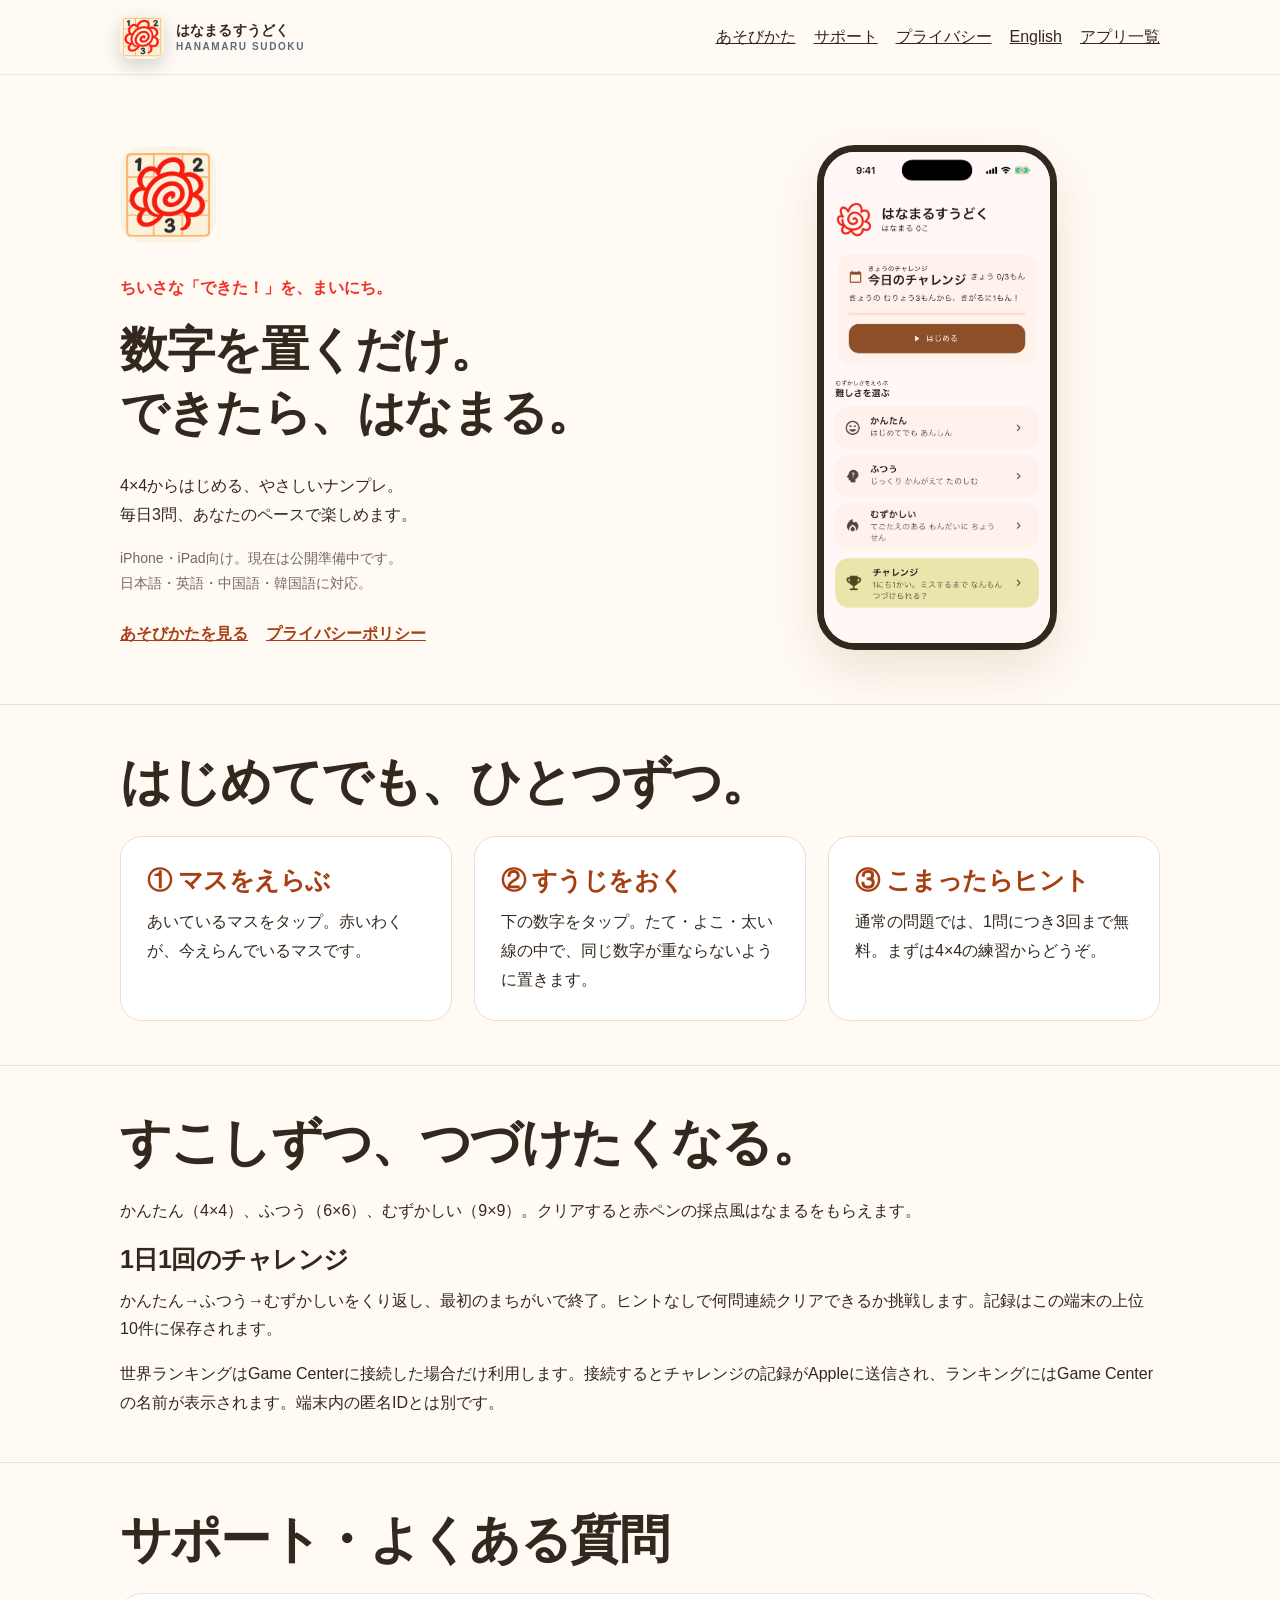
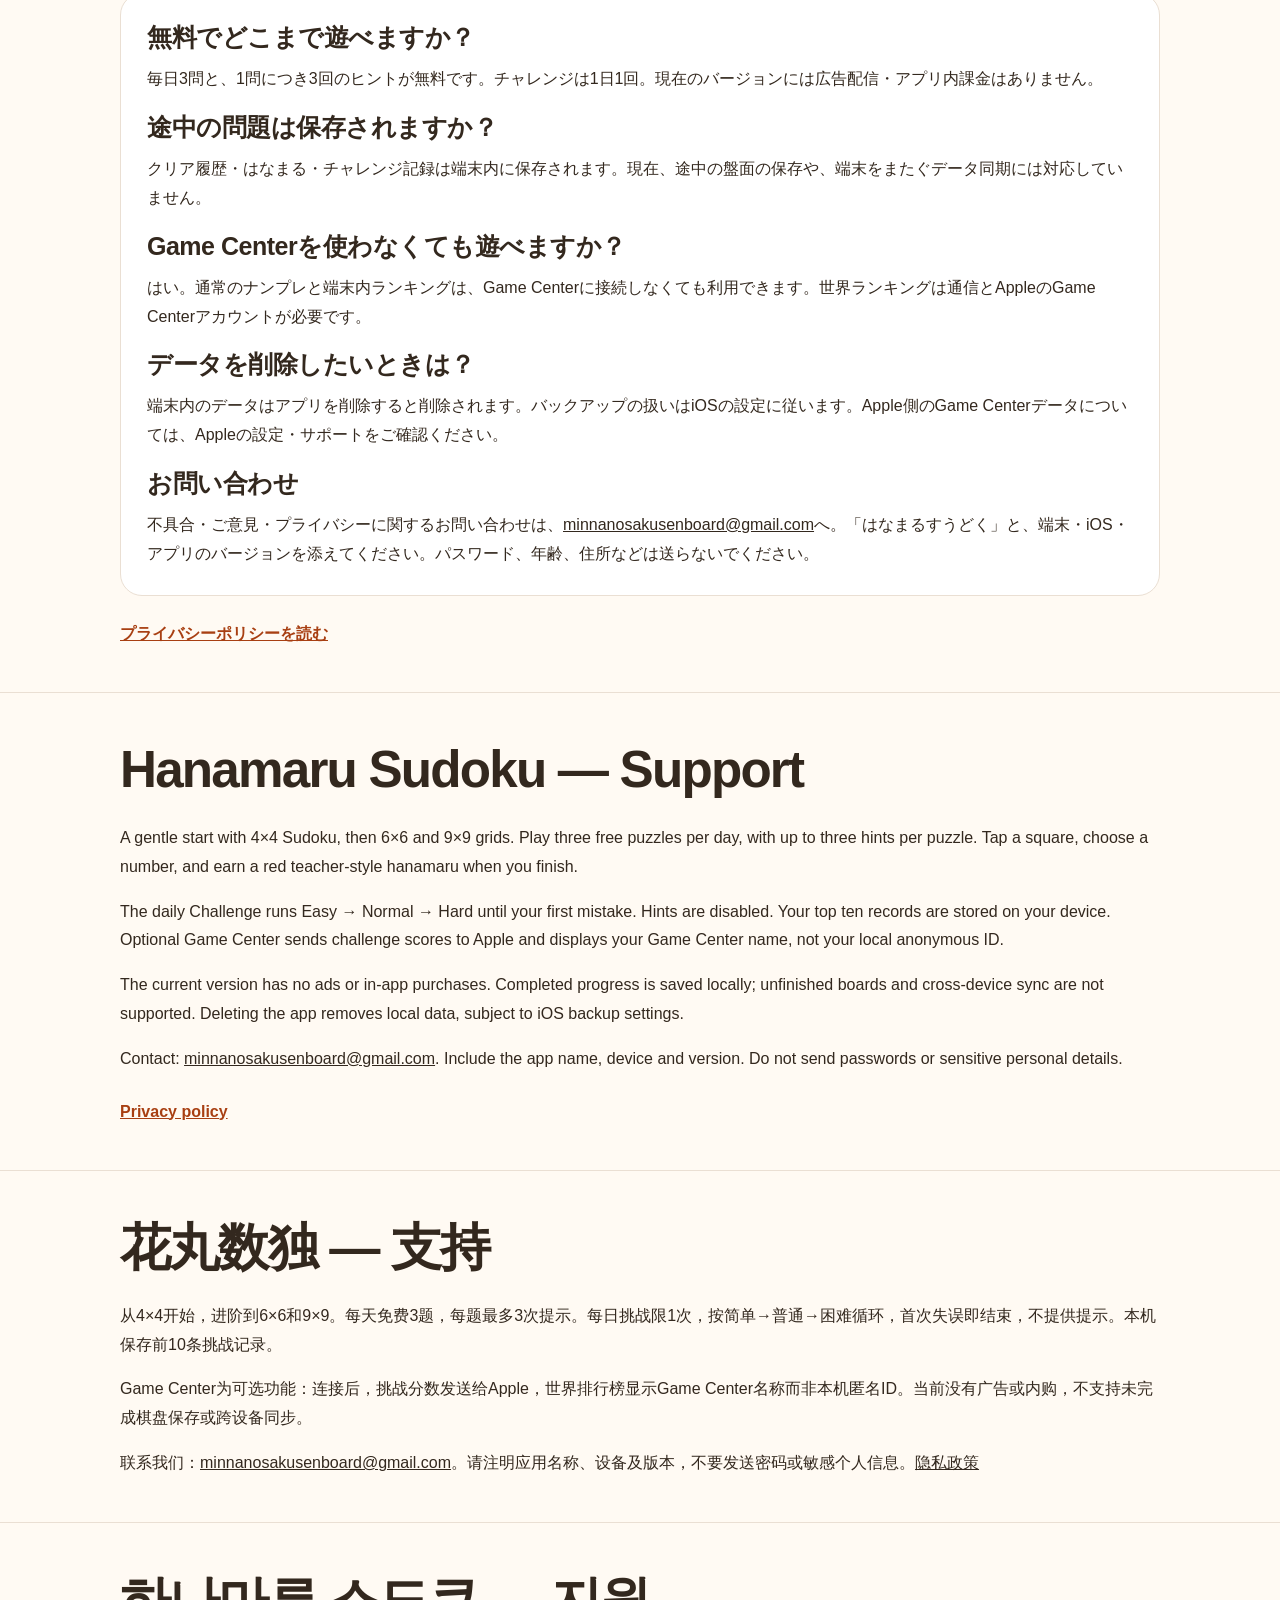
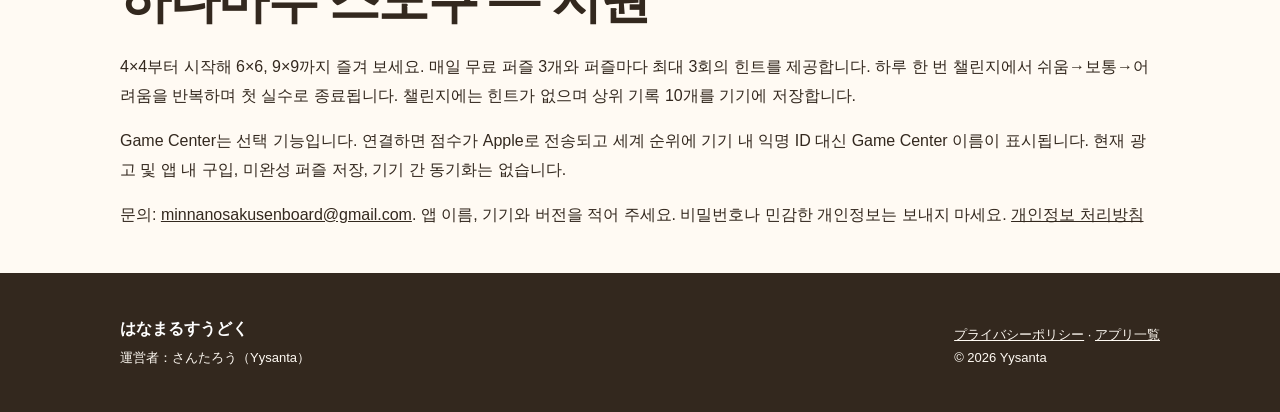
==== hanamarusudoku/index.html @ 9447040f "Add Hanamaru Sudoku support and privacy pages" ====
<!doctype html>
<html lang="ja">
<head>
  <meta charset="utf-8"><meta name="viewport" content="width=device-width,initial-scale=1">
  <title>はなまるすうどく | サポート</title>
  <meta name="description" content="はじめてでも、数字を置くだけ。はなまるすうどくの遊び方、お問い合わせ、プライバシーポリシー。">
  <link rel="canonical" href="https://yysanta.github.io/support/hanamarusudoku/">
  <link rel="icon" href="../assets/images/hanamaru-app-icon.png">
  <link rel="stylesheet" href="../assets/site.css"><link rel="stylesheet" href="./site.css">
</head>
<body>
<a class="skip-link" href="#main-content">本文へ移動</a>
<header class="site-header"><div class="container header-inner">
  <a class="brand" href="./"><img class="brand-mark" src="../assets/images/hanamaru-app-icon.png" width="44" height="44" alt=""><span><span class="brand-name">はなまるすうどく</span><span class="brand-subtitle">Hanamaru Sudoku</span></span></a>
  <nav class="header-nav" aria-label="ナビゲーション"><a href="#guide">あそびかた</a><a href="#support">サポート</a><a href="./privacy/">プライバシー</a><a href="#english" lang="en">English</a><a href="../">アプリ一覧</a></nav>
</div></header>
<main id="main-content">
<section class="hero"><div class="container hero-layout">
  <div><img class="hero-icon" src="../assets/images/hanamaru-app-icon.png" width="96" height="96" alt="はなまるすうどくのアイコン"><p class="tag">ちいさな「できた！」を、まいにち。</p><h1>数字を置くだけ。<br>できたら、はなまる。</h1><p>4×4からはじめる、やさしいナンプレ。<br>毎日3問、あなたのペースで楽しめます。</p><p class="note">iPhone・iPad向け。現在は公開準備中です。<br>日本語・英語・中国語・韓国語に対応。</p><div class="links"><a href="#guide">あそびかたを見る</a><a href="./privacy/">プライバシーポリシー</a></div></div>
  <img class="hero-screen" src="./images/home-ja.png" width="1206" height="2622" alt="はなまるすうどくの実際のホーム画面">
</div></section>
<section class="section" id="guide"><div class="container"><h2>はじめてでも、ひとつずつ。</h2><div class="features">
<article><h3>① マスをえらぶ</h3><p>あいているマスをタップ。赤いわくが、今えらんでいるマスです。</p></article>
<article><h3>② すうじをおく</h3><p>下の数字をタップ。たて・よこ・太い線の中で、同じ数字が重ならないように置きます。</p></article>
<article><h3>③ こまったらヒント</h3><p>通常の問題では、1問につき3回まで無料。まずは4×4の練習からどうぞ。</p></article>
</div></div></section>
<section class="section"><div class="container"><h2>すこしずつ、つづけたくなる。</h2><p>かんたん（4×4）、ふつう（6×6）、むずかしい（9×9）。クリアすると赤ペンの採点風はなまるをもらえます。</p><h3>1日1回のチャレンジ</h3><p>かんたん→ふつう→むずかしいをくり返し、最初のまちがいで終了。ヒントなしで何問連続クリアできるか挑戦します。記録はこの端末の上位10件に保存されます。</p><p>世界ランキングはGame Centerに接続した場合だけ利用します。接続するとチャレンジの記録がAppleに送信され、ランキングにはGame Centerの名前が表示されます。端末内の匿名IDとは別です。</p></div></section>
<section class="section" id="support"><div class="container"><h2>サポート・よくある質問</h2><div class="help-box">
<h3>無料でどこまで遊べますか？</h3><p>毎日3問と、1問につき3回のヒントが無料です。チャレンジは1日1回。現在のバージョンには広告配信・アプリ内課金はありません。</p>
<h3>途中の問題は保存されますか？</h3><p>クリア履歴・はなまる・チャレンジ記録は端末内に保存されます。現在、途中の盤面の保存や、端末をまたぐデータ同期には対応していません。</p>
<h3>Game Centerを使わなくても遊べますか？</h3><p>はい。通常のナンプレと端末内ランキングは、Game Centerに接続しなくても利用できます。世界ランキングは通信とAppleのGame Centerアカウントが必要です。</p>
<h3>データを削除したいときは？</h3><p>端末内のデータはアプリを削除すると削除されます。バックアップの扱いはiOSの設定に従います。Apple側のGame Centerデータについては、Appleの設定・サポートをご確認ください。</p>
<h3>お問い合わせ</h3><p>不具合・ご意見・プライバシーに関するお問い合わせは、<a href="mailto:minnanosakusenboard@gmail.com?subject=Hanamaru%20Sudoku%20Support">minnanosakusenboard@gmail.com</a>へ。「はなまるすうどく」と、端末・iOS・アプリのバージョンを添えてください。パスワード、年齢、住所などは送らないでください。</p>
</div><div class="links"><a href="./privacy/">プライバシーポリシーを読む</a></div></div></section>
<section class="section" id="english" lang="en"><div class="container"><h2>Hanamaru Sudoku — Support</h2><p>A gentle start with 4×4 Sudoku, then 6×6 and 9×9 grids. Play three free puzzles per day, with up to three hints per puzzle. Tap a square, choose a number, and earn a red teacher-style hanamaru when you finish.</p><p>The daily Challenge runs Easy → Normal → Hard until your first mistake. Hints are disabled. Your top ten records are stored on your device. Optional Game Center sends challenge scores to Apple and displays your Game Center name, not your local anonymous ID.</p><p>The current version has no ads or in-app purchases. Completed progress is saved locally; unfinished boards and cross-device sync are not supported. Deleting the app removes local data, subject to iOS backup settings.</p><p>Contact: <a href="mailto:minnanosakusenboard@gmail.com?subject=Hanamaru%20Sudoku%20Support">minnanosakusenboard@gmail.com</a>. Include the app name, device and version. Do not send passwords or sensitive personal details.</p><div class="links"><a href="./privacy/#en">Privacy policy</a></div></div></section>
<section class="section" lang="zh-Hans"><div class="container"><h2>花丸数独 — 支持</h2><p>从4×4开始，进阶到6×6和9×9。每天免费3题，每题最多3次提示。每日挑战限1次，按简单→普通→困难循环，首次失误即结束，不提供提示。本机保存前10条挑战记录。</p><p>Game Center为可选功能：连接后，挑战分数发送给Apple，世界排行榜显示Game Center名称而非本机匿名ID。当前没有广告或内购，不支持未完成棋盘保存或跨设备同步。</p><p>联系我们：<a href="mailto:minnanosakusenboard@gmail.com">minnanosakusenboard@gmail.com</a>。请注明应用名称、设备及版本，不要发送密码或敏感个人信息。<a href="./privacy/#zh">隐私政策</a></p></div></section>
<section class="section" lang="ko"><div class="container"><h2>하나마루 스도쿠 — 지원</h2><p>4×4부터 시작해 6×6, 9×9까지 즐겨 보세요. 매일 무료 퍼즐 3개와 퍼즐마다 최대 3회의 힌트를 제공합니다. 하루 한 번 챌린지에서 쉬움→보통→어려움을 반복하며 첫 실수로 종료됩니다. 챌린지에는 힌트가 없으며 상위 기록 10개를 기기에 저장합니다.</p><p>Game Center는 선택 기능입니다. 연결하면 점수가 Apple로 전송되고 세계 순위에 기기 내 익명 ID 대신 Game Center 이름이 표시됩니다. 현재 광고 및 앱 내 구입, 미완성 퍼즐 저장, 기기 간 동기화는 없습니다.</p><p>문의: <a href="mailto:minnanosakusenboard@gmail.com">minnanosakusenboard@gmail.com</a>. 앱 이름, 기기와 버전을 적어 주세요. 비밀번호나 민감한 개인정보는 보내지 마세요. <a href="./privacy/#ko">개인정보 처리방침</a></p></div></section>
</main>
<footer class="site-footer"><div class="container footer-inner"><div><p class="footer-brand">はなまるすうどく</p><p>運営者：さんたろう（Yysanta）</p></div><div><a href="./privacy/">プライバシーポリシー</a> · <a href="../">アプリ一覧</a><p>© 2026 Yysanta</p></div></div></footer>
</body></html>
---- assets/site.css ----
:root {
  color-scheme: light;
  --ink: #10233a;
  --ink-soft: #5c6b7b;
  --blue: #1678dc;
  --blue-dark: #0a3f78;
  --blue-light: #eaf4ff;
  --green: #1a9b75;
  --green-light: #eaf8f3;
  --paper: #f7f9fc;
  --surface: #ffffff;
  --line: #dfe7ef;
  --shadow: rgba(19, 47, 79, 0.12);
  --content-width: 1160px;
  --radius-large: 36px;
  --radius-medium: 24px;
  font-family:
    -apple-system, BlinkMacSystemFont, "Hiragino Sans", "Yu Gothic UI",
    "Yu Gothic", "Noto Sans JP", sans-serif;
}

* {
  box-sizing: border-box;
}

html {
  scroll-behavior: smooth;
}

body {
  margin: 0;
  overflow-x: hidden;
  color: var(--ink);
  background: var(--surface);
  font-size: 16px;
  line-height: 1.8;
  -webkit-font-smoothing: antialiased;
}

img {
  max-width: 100%;
}

a {
  color: inherit;
}

p,
h1,
h2,
h3 {
  margin-top: 0;
}

p:last-child {
  margin-bottom: 0;
}

.container {
  width: min(calc(100% - 48px), var(--content-width));
  margin-inline: auto;
}

.skip-link {
  position: fixed;
  z-index: 100;
  top: 12px;
  left: 12px;
  padding: 10px 16px;
  border-radius: 10px;
  color: #ffffff;
  background: var(--blue-dark);
  transform: translateY(-160%);
  transition: transform 160ms ease;
}

.skip-link:focus {
  transform: translateY(0);
}

.site-header {
  position: sticky;
  z-index: 20;
  top: 0;
  border-bottom: 1px solid rgba(16, 35, 58, 0.08);
  background: rgba(255, 255, 255, 0.9);
  backdrop-filter: blur(18px);
}

.header-inner {
  display: flex;
  min-height: 74px;
  align-items: center;
  justify-content: space-between;
  gap: 28px;
}

.brand {
  display: inline-flex;
  align-items: center;
  gap: 12px;
  text-decoration: none;
}

.brand-mark {
  display: block;
  width: 44px;
  height: 44px;
  border-radius: 13px;
  box-shadow: 0 7px 18px rgba(16, 35, 58, 0.18);
}

.brand-name,
.brand-subtitle {
  display: block;
}

.brand-name {
  font-size: 14px;
  font-weight: 780;
  line-height: 1.35;
  letter-spacing: 0.01em;
}

.brand-subtitle {
  color: var(--ink-soft);
  font-size: 10px;
  font-weight: 700;
  line-height: 1.35;
  letter-spacing: 0.16em;
  text-transform: uppercase;
}

.header-nav {
  display: flex;
  align-items: center;
  gap: 28px;
}

.header-link {
  color: #425268;
  font-size: 13px;
  font-weight: 700;
  text-decoration: none;
}

.language-link {
  display: inline-flex;
  min-height: 34px;
  align-items: center;
  padding: 4px 12px;
  border: 1px solid var(--line);
  border-radius: 999px;
  color: var(--blue-dark);
  background: #ffffff;
  font-size: 12px;
  font-weight: 800;
  line-height: 1;
  text-decoration: none;
}

.language-link:hover {
  border-color: rgba(22, 120, 220, 0.4);
  color: var(--blue);
}

.header-link:hover,
.text-link:hover,
.site-footer a:hover {
  color: var(--blue);
}

.eyebrow {
  margin-bottom: 12px;
  color: var(--blue);
  font-size: 12px;
  font-weight: 850;
  letter-spacing: 0.18em;
}

h1 {
  margin-bottom: 28px;
  font-size: clamp(48px, 6vw, 76px);
  line-height: 1.12;
  letter-spacing: -0.055em;
}

h2 {
  margin-bottom: 20px;
  font-size: clamp(32px, 4vw, 52px);
  line-height: 1.3;
  letter-spacing: -0.035em;
}

h3 {
  margin-bottom: 10px;
  font-size: 25px;
  line-height: 1.4;
  letter-spacing: -0.02em;
}

.landing-hero {
  position: relative;
  overflow: hidden;
  min-height: 760px;
  padding: 82px 0 74px;
  background:
    radial-gradient(circle at 82% 20%, rgba(32, 158, 117, 0.16), transparent 24%),
    radial-gradient(circle at 18% 8%, rgba(22, 120, 220, 0.13), transparent 25%),
    linear-gradient(180deg, #ffffff 0%, #f2f8ff 100%);
}

.landing-hero::before {
  position: absolute;
  right: -110px;
  bottom: -260px;
  width: 620px;
  height: 620px;
  border: 1px solid rgba(22, 120, 220, 0.12);
  border-radius: 50%;
  content: "";
}

.landing-hero-grid {
  display: grid;
  grid-template-columns: minmax(0, 1.05fr) minmax(390px, 0.95fr);
  align-items: center;
  gap: 84px;
}

.app-label {
  display: flex;
  align-items: center;
  gap: 18px;
  margin-bottom: 30px;
}

.app-label img {
  width: 92px;
  height: 92px;
  border-radius: 24px;
  box-shadow: 0 18px 38px rgba(13, 61, 111, 0.22);
}

.app-label .eyebrow {
  margin-bottom: 3px;
}

.app-label p:last-child {
  margin: 0;
  color: var(--ink-soft);
  font-size: 14px;
  font-weight: 700;
}

.landing-hero h1 span {
  color: var(--blue);
}

.landing-lead {
  max-width: 600px;
  margin-bottom: 34px;
  color: var(--ink-soft);
  font-size: 19px;
}

.landing-actions {
  display: flex;
  flex-wrap: wrap;
  align-items: center;
  gap: 15px;
}

.app-store-button {
  display: inline-flex;
  min-width: 185px;
  min-height: 60px;
  align-items: center;
  gap: 11px;
  padding: 8px 19px;
  border-radius: 13px;
  color: #ffffff;
  background: #101010;
  line-height: 1;
  text-decoration: none;
  box-shadow: 0 12px 25px rgba(0, 0, 0, 0.18);
}

.app-store-button.is-disabled {
  cursor: default;
  opacity: 0.62;
}

.apple-mark {
  font-size: 29px;
}

.app-store-button small,
.app-store-button strong {
  display: block;
}

.app-store-button small {
  margin-bottom: 4px;
  font-size: 10px;
  letter-spacing: 0.03em;
}

.app-store-button strong {
  font-size: 22px;
  letter-spacing: -0.02em;
}

.launch-note {
  color: var(--ink-soft);
  font-size: 13px;
  font-weight: 700;
}

.hero-showcase {
  position: relative;
  min-height: 610px;
}

.hero-glow {
  position: absolute;
  inset: 80px 20px 40px 25px;
  border-radius: 50%;
  background: linear-gradient(135deg, rgba(22, 120, 220, 0.2), rgba(26, 155, 117, 0.2));
  filter: blur(12px);
}

.hero-screen {
  position: absolute;
  display: block;
  width: min(58%, 300px);
  height: auto;
  object-fit: contain;
  border-radius: 26px;
  box-shadow: 0 32px 70px rgba(13, 47, 80, 0.24);
}

.hero-screen-front {
  z-index: 2;
  top: 0;
  left: 3%;
  transform: rotate(-3deg);
}

.hero-screen-back {
  right: 0;
  bottom: 0;
  transform: rotate(5deg);
}

.section {
  padding: 112px 0;
}

.section-heading {
  max-width: 780px;
  margin-bottom: 52px;
}

.section-heading > p:last-child {
  color: var(--ink-soft);
  font-size: 17px;
}

.section-heading.centered {
  margin-right: auto;
  margin-left: auto;
  text-align: center;
}

.free-feature-note {
  display: inline-flex;
  align-items: center;
  gap: 12px;
  margin-top: 18px;
  padding: 10px 16px;
  border: 1px solid rgba(26, 155, 117, 0.18);
  border-radius: 999px;
  color: #246653 !important;
  background: var(--green-light);
  font-size: 14px !important;
  font-weight: 700;
}

.free-feature-note span {
  color: #ffffff;
  padding: 3px 10px;
  border-radius: 999px;
  background: var(--green);
  font-size: 12px;
  white-space: nowrap;
}

.story-section {
  background: #ffffff;
}

.story-layout {
  display: grid;
  grid-template-columns: minmax(0, 0.85fr) minmax(0, 1.15fr);
  align-items: start;
  gap: 100px;
}

.story-heading {
  position: sticky;
  top: 120px;
}

.story-heading h2 {
  font-size: clamp(35px, 4.2vw, 54px);
}

.story-copy {
  padding-left: 40px;
  border-left: 1px solid var(--line);
}

.story-copy p {
  margin-bottom: 30px;
  color: #405168;
  font-size: 19px;
}

.story-copy strong {
  color: var(--blue-dark);
  background: linear-gradient(transparent 63%, rgba(26, 155, 117, 0.22) 63%);
}

.features-section {
  background: var(--paper);
}

.feature-grid {
  display: grid;
  grid-template-columns: repeat(2, minmax(0, 1fr));
  gap: 28px;
}

.feature-card {
  position: relative;
  overflow: hidden;
  min-height: 690px;
  padding: 42px 42px 0;
  border: 1px solid rgba(16, 35, 58, 0.06);
  border-radius: var(--radius-large);
  background: #ffffff;
  box-shadow: 0 18px 45px rgba(30, 58, 89, 0.07);
}

.feature-card-wide {
  display: grid;
  min-height: 640px;
  grid-column: 1 / -1;
  grid-template-columns: minmax(0, 0.8fr) minmax(460px, 1.2fr);
  align-items: center;
  gap: 32px;
  padding: 54px 60px 0;
}

.feature-copy {
  position: relative;
  z-index: 3;
}

.feature-copy p {
  color: var(--ink-soft);
}

.feature-number {
  display: inline-block;
  color: var(--blue);
  font-size: 13px;
  font-weight: 850;
  letter-spacing: 0.12em;
}

.feature-labels {
  display: flex;
  align-items: center;
  gap: 12px;
  margin-bottom: 20px;
}

.free-pill {
  display: inline-flex;
  padding: 4px 10px;
  border-radius: 999px;
  color: #126147;
  background: #dff6ed;
  font-size: 11px;
  font-weight: 850;
  letter-spacing: 0.08em;
}

.feature-images {
  display: flex;
  height: 470px;
  align-items: flex-start;
  justify-content: center;
  margin-top: 30px;
}

.feature-images img {
  display: block;
  width: min(78%, 245px);
  height: auto;
  flex: 0 0 auto;
  object-fit: contain;
  border-radius: 20px;
  box-shadow: 0 24px 52px rgba(19, 49, 79, 0.18);
}

.feature-images.two-screens {
  gap: 22px;
}

.feature-images.two-screens img {
  width: min(43%, 235px);
}

.feature-images.two-screens img:nth-child(2) {
  margin-top: 50px;
}

.feature-card-wide .feature-images {
  height: 570px;
  margin-top: 0;
}

.premium-feature-images {
  gap: 24px;
  align-items: center;
}

.premium-feature-images img.phone-preview {
  width: min(36%, 220px);
}

.premium-feature-images img.report-preview {
  width: min(57%, 340px);
  border-radius: 12px;
  box-shadow: 0 28px 70px rgba(0, 0, 0, 0.34);
}

.premium-feature {
  color: #ffffff;
  background:
    radial-gradient(circle at 84% 20%, rgba(69, 191, 151, 0.24), transparent 27%),
    linear-gradient(145deg, #071a31 0%, #0b3157 100%);
}

.premium-feature .feature-copy p {
  color: rgba(255, 255, 255, 0.7);
}

.premium-pill {
  display: inline-flex;
  margin-bottom: 22px;
  padding: 6px 13px;
  border-radius: 999px;
  color: #062a23;
  background: #6ee0ba;
  font-size: 12px;
  font-weight: 850;
  letter-spacing: 0.08em;
  text-transform: uppercase;
}

.premium-section {
  color: #ffffff;
  background:
    radial-gradient(circle at 12% 10%, rgba(37, 137, 235, 0.34), transparent 30%),
    linear-gradient(145deg, #07162b 0%, #092f54 55%, #0d675a 130%);
}

.premium-layout {
  display: grid;
  grid-template-columns: minmax(0, 1.1fr) minmax(360px, 0.8fr);
  align-items: center;
  gap: 90px;
}

.premium-section .eyebrow {
  color: #6ee0ba;
}

.free-plan-badge {
  display: inline-flex;
  margin-bottom: 24px;
  padding: 8px 15px;
  border-radius: 999px;
  color: #073d32;
  background: #6ee0ba;
  font-size: 14px;
  font-weight: 850;
}

.free-plan-list {
  display: flex;
  flex-wrap: wrap;
  gap: 10px;
  margin: 30px 0 0;
  padding: 0;
  list-style: none;
}

.free-plan-list li {
  padding: 8px 14px;
  border: 1px solid rgba(110, 224, 186, 0.28);
  border-radius: 999px;
  color: rgba(255, 255, 255, 0.86);
  background: rgba(255, 255, 255, 0.07);
  font-size: 13px;
  font-weight: 750;
}

.premium-lead {
  max-width: 600px;
  color: rgba(255, 255, 255, 0.69);
}

.premium-option {
  padding: 34px;
  border: 1px solid rgba(255, 255, 255, 0.18);
  border-radius: 28px;
  background: rgba(4, 21, 39, 0.44);
  box-shadow: 0 22px 55px rgba(0, 0, 0, 0.16);
}

.premium-option-label {
  margin-bottom: 6px;
  color: #6ee0ba;
  font-size: 12px;
  font-weight: 850;
  letter-spacing: 0.08em;
}

.premium-option h3 {
  margin-bottom: 8px;
  font-size: 30px;
}

.premium-option-description {
  color: rgba(255, 255, 255, 0.66);
  font-size: 14px;
}

.premium-list {
  margin: 24px 0 0;
  padding: 0;
  list-style: none;
}

.premium-list li {
  display: flex;
  align-items: center;
  gap: 22px;
  padding: 17px 0;
  border-bottom: 1px solid rgba(255, 255, 255, 0.18);
}

.premium-list li:first-child {
  border-top: 1px solid rgba(255, 255, 255, 0.18);
}

.premium-list span {
  color: #6ee0ba;
  font-size: 12px;
  font-weight: 850;
  letter-spacing: 0.12em;
}

.premium-list strong {
  font-size: 17px;
}

.premium-purchase {
  display: flex;
  align-items: flex-end;
  justify-content: space-between;
  gap: 20px;
  margin-top: 24px;
}

.premium-purchase p {
  margin: 0;
}

.premium-purchase strong,
.premium-purchase span {
  display: block;
}

.premium-purchase strong {
  font-size: 30px;
  line-height: 1.15;
  letter-spacing: -0.03em;
}

.premium-purchase span {
  color: #6ee0ba;
  font-size: 12px;
  font-weight: 800;
}

.premium-purchase small {
  max-width: 155px;
  color: rgba(255, 255, 255, 0.56);
  font-size: 11px;
  line-height: 1.5;
  text-align: right;
}

.premium-showcase {
  display: grid;
  grid-template-columns: minmax(260px, 0.62fr) minmax(0, 1.38fr);
  align-items: center;
  gap: 64px;
  margin-top: 90px;
  padding-top: 72px;
  border-top: 1px solid rgba(255, 255, 255, 0.16);
}

.premium-showcase-copy p:last-child {
  max-width: 510px;
  color: rgba(255, 255, 255, 0.7);
}

.premium-showcase-media {
  display: grid;
  grid-template-columns: minmax(140px, 0.48fr) minmax(320px, 1.52fr);
  align-items: end;
  gap: 28px;
}

.premium-showcase-media figure {
  position: relative;
  margin: 0;
}

.premium-showcase-media img {
  display: block;
  width: 100%;
  height: auto;
  border-radius: 18px;
  box-shadow: 0 30px 70px rgba(0, 0, 0, 0.32);
}

.premium-showcase-media figcaption {
  margin-top: 14px;
  color: rgba(255, 255, 255, 0.76);
  font-size: 12px;
  font-weight: 800;
  letter-spacing: 0.08em;
  text-align: center;
}

.premium-phone-shot {
  max-width: 230px;
  justify-self: end;
}

.premium-report-stack {
  min-height: 480px;
  padding-right: 68px;
}

.premium-report-stack img:first-child {
  position: relative;
  z-index: 2;
}

.premium-report-stack img:nth-child(2) {
  position: absolute;
  z-index: 1;
  top: 38px;
  left: 68px;
  width: calc(100% - 68px);
  opacity: 0.86;
}

.premium-report-stack figcaption {
  position: relative;
  z-index: 3;
}

.audience-section {
  background: var(--green-light);
}

.audience-list {
  display: flex;
  flex-wrap: wrap;
  gap: 14px;
  margin: 0;
  padding: 0;
  list-style: none;
}

.audience-list li {
  padding: 15px 22px;
  border: 1px solid rgba(26, 155, 117, 0.2);
  border-radius: 999px;
  color: #14664f;
  background: rgba(255, 255, 255, 0.82);
  font-weight: 750;
}

.developer-section {
  background: #ffffff;
}

.developer-card {
  display: grid;
  grid-template-columns: 180px minmax(0, 1fr);
  align-items: center;
  gap: 60px;
  padding: 64px 72px;
  border: 1px solid var(--line);
  border-radius: var(--radius-large);
  background:
    radial-gradient(circle at 100% 0%, rgba(22, 120, 220, 0.09), transparent 32%),
    #ffffff;
  box-shadow: 0 24px 60px rgba(19, 49, 79, 0.08);
}

.developer-avatar-link {
  display: block;
  width: 180px;
  height: 180px;
  border-radius: 50%;
  box-shadow: 0 22px 45px rgba(17, 92, 145, 0.22);
  transition:
    transform 160ms ease,
    box-shadow 160ms ease;
}

.developer-avatar-link:hover {
  transform: translateY(-3px);
  box-shadow: 0 27px 52px rgba(17, 92, 145, 0.28);
}

.developer-avatar {
  display: block;
  width: 100%;
  height: 100%;
  border: 4px solid #ffffff;
  border-radius: 50%;
  object-fit: cover;
}

.developer-copy {
  max-width: 700px;
}

.developer-tagline {
  margin-bottom: 18px;
  color: var(--blue-dark);
  font-size: 21px;
  font-weight: 800;
}

.developer-copy > p:not(.eyebrow, .developer-tagline) {
  color: var(--ink-soft);
}

.text-link {
  display: inline-flex;
  align-items: center;
  gap: 8px;
  margin-top: 14px;
  color: var(--blue);
  font-weight: 800;
  text-decoration: none;
}

.support-section {
  background: var(--blue-light);
}

.support-layout {
  display: grid;
  grid-template-columns: minmax(0, 1fr) minmax(350px, 0.7fr);
  align-items: start;
  gap: 72px;
}

.support-layout > div:first-child > p:not(.eyebrow) {
  max-width: 650px;
  margin-bottom: 30px;
  color: var(--ink-soft);
}

.support-note {
  padding: 32px;
  border: 1px solid rgba(22, 120, 220, 0.16);
  border-radius: var(--radius-medium);
  background: rgba(255, 255, 255, 0.82);
}

.support-note h3 {
  font-size: 19px;
}

.support-note ul {
  margin: 12px 0 0;
  padding-left: 1.3em;
  color: var(--ink-soft);
}

.support-note a {
  color: var(--blue-dark);
  font-weight: 750;
}

/* App support pages */
.app-support-hero {
  padding: 68px 0;
  color: #ffffff;
  background: linear-gradient(145deg, #0647d8 0%, #078ee8 56%, #12c6d5 100%);
}

.app-support-hero .eyebrow {
  margin-bottom: 6px;
  color: rgba(255, 255, 255, 0.76);
}

.app-support-hero h1 {
  margin-bottom: 12px;
  font-size: clamp(40px, 6vw, 68px);
}

.app-support-hero p:last-child {
  max-width: 690px;
  color: rgba(255, 255, 255, 0.88);
  font-size: 18px;
}

.app-support-section {
  padding: 72px 0 96px;
  background: var(--paper);
}

.app-support-layout {
  display: grid;
  grid-template-columns: minmax(0, 1fr) 300px;
  align-items: start;
  gap: 48px;
}

.faq-list {
  display: grid;
  gap: 16px;
}

.faq-item,
.app-support-aside {
  border: 1px solid var(--line);
  border-radius: var(--radius-medium);
  background: var(--surface);
  box-shadow: 0 14px 36px rgba(7, 26, 54, 0.07);
}

.faq-item {
  padding: 28px 30px;
}

.faq-item h2 {
  margin-bottom: 10px;
  color: #0c4f9f;
  font-size: 20px;
}

.faq-item p {
  color: var(--ink-soft);
}

.faq-item a,
.app-support-aside a:not(.button) {
  color: #0b62bd;
  font-weight: 700;
}

.app-support-aside {
  position: sticky;
  top: 98px;
  padding: 28px;
}

.app-support-aside h2 {
  font-size: 21px;
}

.app-support-aside p {
  margin-bottom: 20px;
  color: var(--ink-soft);
  font-size: 14px;
}

.app-support-aside .button {
  width: 100%;
}

/* NudgeGoo support */
.nudgegoo-page .header-nav {
  gap: 20px;
}

.nudgegoo-page #story,
.nudgegoo-page #features,
.nudgegoo-page #faq,
.nudgegoo-page #contact {
  scroll-margin-top: 92px;
}

.nudgegoo-hero {
  overflow: hidden;
  padding: 78px 0 0;
  background:
    radial-gradient(circle at 78% 22%, rgba(119, 239, 229, 0.35), transparent 24%),
    linear-gradient(145deg, #0647d8 0%, #078ee8 58%, #12b9ce 100%);
}

.nudgegoo-hero-grid {
  display: grid;
  grid-template-columns: minmax(0, 1.05fr) minmax(320px, 0.72fr);
  align-items: center;
  gap: 76px;
}

.nudgegoo-hero-copy {
  padding-bottom: 78px;
}

.nudgegoo-hero .app-label {
  margin-bottom: 24px;
}

.nudgegoo-hero .app-label img {
  box-shadow: 0 18px 38px rgba(3, 46, 106, 0.3);
}

.nudgegoo-hero .app-label p:last-child {
  color: rgba(255, 255, 255, 0.78);
}

.nudgegoo-hero h1 {
  margin-bottom: 24px;
}

.nudgegoo-hero .nudgegoo-catch {
  max-width: 720px;
  margin-bottom: 22px;
  color: #ffffff;
  font-size: clamp(25px, 3vw, 39px);
  font-weight: 800;
  line-height: 1.55;
  letter-spacing: -0.025em;
}

.nudgegoo-hero .nudgegoo-hero-description {
  max-width: 600px;
  color: rgba(255, 255, 255, 0.84);
  font-size: 17px;
}

.nudgegoo-store-actions {
  display: flex;
  flex-wrap: wrap;
  align-items: center;
  gap: 16px;
  margin-top: 32px;
}

.nudgegoo-store-actions .app-store-button.is-disabled {
  cursor: default;
  opacity: 0.88;
  user-select: none;
}

.nudgegoo-store-note {
  margin: 0;
  color: rgba(255, 255, 255, 0.86);
  font-size: 13px;
  font-weight: 750;
}

.nudgegoo-hero-visual {
  align-self: end;
  max-width: 330px;
  margin: 0 auto -118px;
}

.nudgegoo-hero-visual img,
.nudgegoo-screen img {
  display: block;
  width: 100%;
  height: auto;
  border-radius: 30px;
  box-shadow: 0 28px 64px rgba(5, 38, 78, 0.28);
}

.nudgegoo-intro {
  padding: 190px 0 112px;
  background: #ffffff;
}

.nudgegoo-intro .section-heading {
  margin-right: auto;
  margin-left: auto;
  text-align: center;
}

.nudgegoo-intro .story-heading h2 {
  font-size: clamp(34px, 3.3vw, 44px);
}

.nudgegoo-features-heading {
  margin-top: 128px;
}

.nudgegoo-feature-list {
  margin-top: 70px;
}

.nudgegoo-feature {
  display: grid;
  grid-template-columns: minmax(250px, 0.72fr) minmax(0, 1fr);
  align-items: center;
  gap: 96px;
  padding: 76px 64px;
  border-top: 1px solid var(--line);
}

.nudgegoo-feature:last-child {
  border-bottom: 1px solid var(--line);
}

.nudgegoo-feature:nth-child(even) {
  grid-template-columns: minmax(0, 1fr) minmax(250px, 0.72fr);
}

.nudgegoo-feature:nth-child(even) .nudgegoo-screen {
  order: 2;
}

.nudgegoo-screen {
  width: min(100%, 300px);
  margin: 0 auto;
}

.nudgegoo-screen img {
  border-radius: 24px;
  box-shadow: 0 22px 50px rgba(16, 35, 58, 0.18);
}

.nudgegoo-feature-copy {
  max-width: 570px;
}

.nudgegoo-feature-number {
  margin-bottom: 16px;
  color: var(--blue);
  font-size: 13px;
  font-weight: 850;
  letter-spacing: 0.16em;
}

.nudgegoo-feature-copy h3 {
  margin-bottom: 18px;
  font-size: clamp(27px, 3vw, 39px);
}

.nudgegoo-feature-copy p:last-child {
  color: var(--ink-soft);
  font-size: 17px;
}

.nudgegoo-privacy-note {
  max-width: 850px;
  margin: 88px auto 0;
  padding: 46px 52px;
  border: 1px solid rgba(22, 120, 220, 0.18);
  border-radius: var(--radius-large);
  background:
    radial-gradient(circle at 100% 0%, rgba(18, 198, 213, 0.14), transparent 36%),
    var(--blue-light);
  text-align: center;
}

.nudgegoo-privacy-note h3 {
  margin-bottom: 14px;
  font-size: clamp(25px, 3vw, 34px);
}

.nudgegoo-privacy-note p:last-child {
  color: #405168;
}

.nudgegoo-privacy-note a {
  color: #0b62bd;
  font-weight: 750;
}

.nudgegoo-support-section {
  padding-top: 104px;
}

.nudgegoo-support-section > .container > .section-heading {
  margin-bottom: 42px;
}

.nudgegoo-support-section .faq-item h3 {
  margin-bottom: 10px;
  color: #0c4f9f;
  font-size: 20px;
}

.nudgegoo-support-section .app-support-aside h2 {
  margin-bottom: 14px;
}

/* App directory */
.directory-hero {
  background: linear-gradient(145deg, #071a36 0%, #115da8 55%, #12aebf 100%);
}

.app-directory-grid {
  display: grid;
  grid-template-columns: repeat(2, minmax(0, 1fr));
  gap: 28px;
}

.app-directory-card {
  padding: 36px;
  border: 1px solid var(--line);
  border-radius: var(--radius-medium);
  background: var(--surface);
  box-shadow: 0 16px 40px rgba(7, 26, 54, 0.08);
}

.app-directory-card h2 {
  margin-bottom: 12px;
  font-size: clamp(27px, 3vw, 38px);
}

.app-directory-card > p:not(.eyebrow) {
  min-height: 58px;
  color: var(--ink-soft);
}

.directory-app-icon {
  display: block;
  width: 72px;
  height: 72px;
  margin-bottom: 24px;
  border-radius: 20px;
  box-shadow: 0 10px 24px rgba(7, 26, 54, 0.2);
}

.directory-wordmark {
  display: flex;
  height: 72px;
  align-items: center;
  margin-bottom: 24px;
  color: #087fe7;
  font-size: 30px;
  font-weight: 850;
}

.directory-actions {
  display: flex;
  align-items: center;
  gap: 20px;
  margin-top: 28px;
  flex-wrap: wrap;
}

.directory-actions .text-link {
  margin-top: 0;
}

.button {
  display: inline-flex;
  min-height: 52px;
  align-items: center;
  justify-content: center;
  gap: 10px;
  padding: 12px 22px;
  border: 1px solid transparent;
  border-radius: 999px;
  font-size: 15px;
  font-weight: 780;
  text-align: center;
  text-decoration: none;
  transition:
    transform 160ms ease,
    box-shadow 160ms ease,
    background-color 160ms ease;
}

.button:hover {
  transform: translateY(-2px);
}

.button-primary {
  color: #ffffff;
  background: var(--blue);
  box-shadow: 0 10px 24px rgba(0, 83, 170, 0.24);
}

.button-primary:hover {
  background: #0c62b8;
}

.button-secondary {
  border-color: var(--line);
  color: var(--ink);
  background: #ffffff;
}

.button:focus-visible,
.header-link:focus-visible,
.brand:focus-visible,
.developer-avatar-link:focus-visible,
.text-link:focus-visible,
.site-footer a:focus-visible {
  outline: 3px solid #f0b62c;
  outline-offset: 3px;
}

.site-footer {
  padding: 42px 0;
  color: rgba(255, 255, 255, 0.66);
  background: #061426;
  font-size: 13px;
}

.footer-inner {
  display: flex;
  align-items: flex-end;
  justify-content: space-between;
  gap: 32px;
}

.footer-brand {
  margin-bottom: 2px;
  color: #ffffff;
  font-size: 16px;
  font-weight: 780;
}

.footer-meta {
  text-align: right;
}

.footer-meta a {
  display: inline-block;
  margin: 0 0 5px 18px;
  text-decoration: none;
}

/* Privacy policy */
.privacy-hero {
  padding: 68px 0;
  color: #ffffff;
  background:
    radial-gradient(circle at 82% 18%, rgba(38, 134, 244, 0.42), transparent 30%),
    linear-gradient(145deg, #061326 0%, #09264a 58%, #0c4481 100%);
}

.privacy-hero-inner {
  display: flex;
  align-items: center;
  gap: 28px;
}

.privacy-app-icon {
  width: 88px;
  height: 88px;
  flex: 0 0 auto;
  border: 2px solid rgba(255, 255, 255, 0.5);
  border-radius: 23%;
  box-shadow: 0 18px 38px rgba(0, 0, 0, 0.28);
}

.privacy-hero .eyebrow {
  margin-bottom: 4px;
  color: #65c5ff;
}

.privacy-hero h1 {
  margin-bottom: 8px;
  font-size: clamp(34px, 5vw, 54px);
}

.privacy-app-name {
  margin-bottom: 8px;
  color: rgba(255, 255, 255, 0.82);
  font-size: 17px;
  font-weight: 750;
}

.privacy-updated {
  color: rgba(255, 255, 255, 0.62);
  font-size: 13px;
  line-height: 1.65;
}

.privacy-section {
  padding: 72px 0 96px;
  background: var(--paper);
}

.privacy-layout {
  display: grid;
  grid-template-columns: minmax(0, 1fr) 280px;
  align-items: start;
  gap: 48px;
}

.privacy-article {
  min-width: 0;
  padding: 44px 48px;
  border: 1px solid var(--line);
  border-radius: var(--radius-large);
  background: var(--surface);
  box-shadow: 0 18px 48px rgba(7, 26, 54, 0.08);
}

.privacy-article > p:first-child {
  margin-bottom: 36px;
  font-size: 17px;
}

.privacy-article section {
  padding-top: 32px;
  border-top: 1px solid var(--line);
}

.privacy-article section + section {
  margin-top: 30px;
}

.privacy-article h2 {
  margin-bottom: 18px;
  color: #0c4f9f;
  font-size: 22px;
}

.privacy-article section[lang] h3 {
  margin-top: 30px;
  color: var(--ink);
  font-size: 18px;
}

.privacy-article p,
.privacy-article li {
  color: var(--ink-soft);
}

.privacy-article p {
  margin-bottom: 14px;
}

.privacy-article ul {
  display: grid;
  margin: 20px 0 24px;
  padding-left: 1.4em;
  grid-template-columns: repeat(2, minmax(0, 1fr));
  gap: 7px 28px;
}

.privacy-article section[lang] ul {
  grid-template-columns: 1fr;
}

.privacy-article a {
  color: #0b62bd;
  font-weight: 700;
  overflow-wrap: anywhere;
}

.privacy-aside {
  position: sticky;
  top: 98px;
  padding: 28px;
  border: 1px solid var(--line);
  border-radius: var(--radius-large);
  background: #ffffff;
  box-shadow: 0 14px 36px rgba(7, 26, 54, 0.07);
}

.privacy-aside img {
  width: 72px;
  height: 72px;
  border-radius: 22%;
  box-shadow: 0 9px 22px rgba(7, 26, 54, 0.2);
}

.privacy-aside-title {
  margin: 14px 0 8px;
  font-weight: 800;
}

.privacy-aside p:not(.privacy-aside-title) {
  margin-bottom: 20px;
  color: var(--ink-soft);
  font-size: 14px;
}

.privacy-aside .button {
  width: 100%;
}

@media (max-width: 900px) {
  .nudgegoo-page .header-link:nth-child(-n + 3) {
    display: none;
  }

  .nudgegoo-hero-grid {
    grid-template-columns: minmax(0, 1fr) minmax(250px, 0.6fr);
    gap: 40px;
  }

  .nudgegoo-feature {
    gap: 52px;
    padding-inline: 24px;
  }

  .landing-hero-grid,
  .story-layout,
  .premium-layout,
  .support-layout {
    grid-template-columns: 1fr;
  }

  .landing-hero-grid {
    gap: 50px;
  }

  .hero-showcase {
    width: min(100%, 590px);
    margin-inline: auto;
  }

  .story-layout {
    gap: 34px;
  }

  .story-heading {
    position: static;
  }

  .story-copy {
    padding-left: 0;
    border-left: 0;
  }

  .feature-card-wide {
    grid-template-columns: 1fr;
  }

  .feature-card-wide .feature-copy {
    max-width: 650px;
  }

  .premium-layout {
    gap: 48px;
  }

  .premium-showcase {
    grid-template-columns: 1fr;
    gap: 42px;
  }

  .premium-showcase-copy p:last-child {
    max-width: 650px;
  }

  .developer-card {
    grid-template-columns: 140px minmax(0, 1fr);
    gap: 38px;
    padding: 48px;
  }

  .developer-avatar-link {
    width: 140px;
    height: 140px;
  }

  .privacy-layout {
    grid-template-columns: 1fr;
  }

  .privacy-aside {
    position: static;
  }
}

@media (max-width: 650px) {
  .container {
    width: min(calc(100% - 28px), var(--content-width));
  }

  .site-header {
    background: #ffffff;
    backdrop-filter: none;
  }

  .header-inner {
    min-height: 66px;
  }

  .brand-mark {
    width: 38px;
    height: 38px;
    border-radius: 11px;
  }

  .brand-name {
    font-size: 13px;
  }

  .brand-subtitle {
    font-size: 9px;
  }

  .header-nav {
    display: flex;
    gap: 8px;
  }

  .header-link {
    display: none;
  }

  .language-link {
    min-height: 32px;
    padding-inline: 10px;
  }

  .landing-hero {
    min-height: auto;
    padding: 52px 0 58px;
  }

  .landing-hero-grid {
    gap: 30px;
  }

  .landing-hero-copy {
    min-width: 0;
  }

  .app-label {
    gap: 14px;
    margin-bottom: 24px;
  }

  .app-label img {
    width: 72px;
    height: 72px;
    border-radius: 19px;
  }

  .app-label .eyebrow {
    font-size: 10px;
  }

  .app-label p:last-child {
    font-size: 12px;
  }

  h1 {
    font-size: clamp(38px, 11vw, 48px);
  }

  h2 {
    font-size: 33px;
  }

  .landing-lead {
    font-size: 16px;
  }

  .landing-actions {
    align-items: flex-start;
    flex-direction: column;
  }

  .hero-showcase {
    display: flex;
    min-height: 0;
    height: 410px;
    align-items: flex-start;
    justify-content: center;
    gap: 12px;
    margin-top: 6px;
    overflow: hidden;
  }

  .hero-screen {
    position: relative;
    inset: auto;
    width: min(46%, 175px);
    flex: 0 0 min(46%, 175px);
    border-radius: 18px;
    transform: none;
  }

  .hero-screen-front {
    order: 1;
  }

  .hero-screen-back {
    order: 2;
    margin-top: 34px;
  }

  .section {
    padding: 76px 0;
  }

  .story-copy p {
    margin-bottom: 24px;
    font-size: 17px;
  }

  .section-heading {
    margin-bottom: 34px;
  }

  .section-heading.centered {
    text-align: left;
  }

  .free-feature-note {
    align-items: flex-start;
    flex-direction: column;
    border-radius: 18px;
  }

  .feature-grid {
    grid-template-columns: 1fr;
    gap: 18px;
  }

  .feature-card,
  .feature-card-wide {
    display: block;
    min-height: 600px;
    padding: 30px 24px 0;
    grid-column: auto;
    border-radius: 28px;
  }

  .feature-card h3 {
    font-size: 23px;
  }

  .feature-images,
  .feature-card-wide .feature-images {
    height: 400px;
    margin-top: 28px;
  }

  .feature-images img {
    width: min(75%, 215px);
  }

  .feature-images.two-screens {
    gap: 12px;
  }

  .feature-images.two-screens img {
    width: min(46%, 178px);
    border-radius: 15px;
  }

  .feature-images.two-screens img:nth-child(2) {
    margin-top: 32px;
  }

  .premium-feature-images {
    align-items: center;
    gap: 14px;
  }

  .premium-feature-images img.phone-preview {
    width: min(38%, 155px);
  }

  .premium-feature-images img.report-preview {
    width: min(58%, 238px);
  }

  .premium-option {
    padding: 28px 22px;
  }

  .premium-purchase {
    align-items: flex-start;
    flex-direction: column;
    gap: 8px;
  }

  .premium-purchase small {
    max-width: none;
    text-align: left;
  }

  .premium-showcase {
    margin-top: 62px;
    padding-top: 52px;
  }

  .premium-showcase-media {
    grid-template-columns: minmax(95px, 0.42fr) minmax(190px, 1.58fr);
    gap: 14px;
  }

  .premium-report-stack {
    min-height: 300px;
    padding-right: 30px;
  }

  .premium-report-stack img:nth-child(2) {
    top: 22px;
    left: 30px;
    width: calc(100% - 30px);
  }

  .audience-list {
    display: grid;
    grid-template-columns: 1fr;
  }

  .audience-list li {
    border-radius: 18px;
  }

  .developer-card {
    display: block;
    padding: 34px 24px;
    border-radius: 28px;
  }

  .developer-avatar-link {
    width: 92px;
    height: 92px;
    margin-bottom: 28px;
  }

  .support-layout {
    gap: 38px;
  }

  .support-layout .button {
    width: 100%;
  }

  .support-note {
    padding: 26px 22px;
  }

  .footer-inner {
    align-items: flex-start;
    flex-direction: column;
  }

  .footer-meta {
    text-align: left;
  }

  .footer-meta a {
    display: block;
    margin: 0 0 7px;
  }

  .privacy-hero {
    padding: 48px 0;
  }

  .privacy-hero-inner {
    display: block;
  }

  .privacy-app-icon {
    width: 68px;
    height: 68px;
    margin-bottom: 18px;
  }

  .privacy-hero h1 {
    font-size: 31px;
  }

  .privacy-app-name {
    font-size: 14px;
  }

  .privacy-updated {
    font-size: 12px;
  }

  .privacy-section {
    padding: 42px 0 64px;
  }

  .privacy-layout {
    gap: 24px;
  }

  .app-support-layout {
    grid-template-columns: 1fr;
    gap: 24px;
  }

  .nudgegoo-hero {
    padding: 52px 0 0;
  }

  .nudgegoo-hero-grid {
    display: block;
  }

  .nudgegoo-hero-copy {
    padding-bottom: 38px;
  }

  .nudgegoo-hero .nudgegoo-catch {
    font-size: 24px;
  }

  .nudgegoo-hero .nudgegoo-hero-description {
    font-size: 15px;
  }

  .nudgegoo-store-actions {
    align-items: flex-start;
    flex-direction: column;
    gap: 10px;
    margin-top: 28px;
  }

  .nudgegoo-hero-visual {
    width: min(78%, 280px);
    margin-bottom: -86px;
  }

  .nudgegoo-hero-visual img,
  .nudgegoo-screen img {
    border-radius: 22px;
  }

  .nudgegoo-intro {
    padding: 142px 0 76px;
  }

  .nudgegoo-intro .section-heading {
    text-align: left;
  }

  .nudgegoo-feature-list {
    margin-top: 28px;
  }

  .nudgegoo-feature,
  .nudgegoo-feature:nth-child(even) {
    display: flex;
    align-items: stretch;
    flex-direction: column;
    gap: 32px;
    padding: 54px 6px;
  }

  .nudgegoo-feature-copy,
  .nudgegoo-feature:nth-child(even) .nudgegoo-feature-copy {
    order: 1;
  }

  .nudgegoo-screen,
  .nudgegoo-feature:nth-child(even) .nudgegoo-screen {
    width: min(78%, 270px);
    order: 2;
  }

  .nudgegoo-feature-copy h3 {
    font-size: 27px;
  }

  .nudgegoo-feature-copy p:last-child {
    font-size: 16px;
  }

  .nudgegoo-privacy-note {
    margin-top: 56px;
    padding: 34px 22px;
    border-radius: 26px;
    text-align: left;
  }

  .nudgegoo-support-section {
    padding-top: 70px;
  }

  .app-directory-grid {
    grid-template-columns: 1fr;
  }

  .app-support-hero {
    padding: 48px 0;
  }

  .app-support-hero h1 {
    font-size: 38px;
  }

  .app-support-section {
    padding: 42px 0 64px;
  }

  .faq-item,
  .app-support-aside,
  .app-directory-card {
    padding: 24px 20px;
  }

  .app-directory-card > p:not(.eyebrow) {
    min-height: 0;
  }

  .app-support-aside {
    position: static;
  }

  .privacy-article {
    padding: 28px 20px;
    border-radius: 20px;
    overflow-wrap: anywhere;
  }

  .privacy-article > p:first-child {
    margin-bottom: 28px;
    font-size: 16px;
  }

  .privacy-article section {
    padding-top: 26px;
  }

  .privacy-article section + section {
    margin-top: 24px;
  }

  .privacy-article h2 {
    font-size: 19px;
  }

  .privacy-article ul {
    grid-template-columns: 1fr;
    gap: 5px;
  }

  .privacy-aside {
    padding: 24px 20px;
  }
}

@media (prefers-reduced-motion: reduce) {
  html {
    scroll-behavior: auto;
  }

  .button,
  .skip-link {
    transition: none;
  }
}
---- hanamarusudoku/site.css ----
:root{--red:#ef3027;--ink:#33281e;--paper:#fffaf3;--line:#eadfd3}body{background:var(--paper);color:var(--ink)}.site-header{background:#fffaf3f2}.brand-mark{border-radius:12px}.container{max-width:1040px}.header-nav{flex-wrap:wrap;gap:18px}.hero{padding:70px 0 54px}.hero-layout{display:grid;grid-template-columns:1.2fr 1fr;gap:60px;align-items:center}.hero h1{font-size:clamp(32px,3.8vw,48px);line-height:1.3;letter-spacing:-.03em}.hero .tag{color:var(--red);font-weight:800}.hero-icon{width:96px;border-radius:24px;margin-bottom:22px}.hero-screen{position:static;transform:none;width:240px;height:auto;display:block;margin:auto;border:7px solid #33281e;border-radius:38px;box-shadow:0 20px 45px #7e502521}.note{color:#75685d;font-size:14px}.section{padding:44px 0;border-top:1px solid var(--line)}.features{display:grid;grid-template-columns:repeat(3,1fr);gap:22px}.features article,.help-box{background:white;border:1px solid var(--line);border-radius:22px;padding:26px}.features h3{color:#a83f12}.links{display:flex;flex-wrap:wrap;gap:18px;margin-top:24px}.links a{color:#a83f12;font-weight:700}.privacy-article h3{margin-top:30px}.privacy-article section{border-bottom:1px solid var(--line);padding-bottom:28px}.privacy-hero{background:#fff0dc}.privacy-hero h1,.privacy-hero p{color:var(--ink)}.privacy-hero .eyebrow,.privacy-article h2{color:#a83f12}.privacy-aside{background:white}.site-footer{background:#33281e;color:#fffaf3}.language-nav{display:flex;flex-wrap:wrap;gap:18px}.language-nav a{color:#a83f12}.button-primary{background:#b83e1a;color:white}.help-box a{overflow-wrap:anywhere}@media(max-width:720px){.hero-layout,.features{grid-template-columns:1fr}.hero{padding-top:35px}.hero-screen{width:210px}.header-inner{gap:16px;flex-wrap:wrap;padding:14px 0}.hero-layout{gap:32px}.features{gap:14px}}
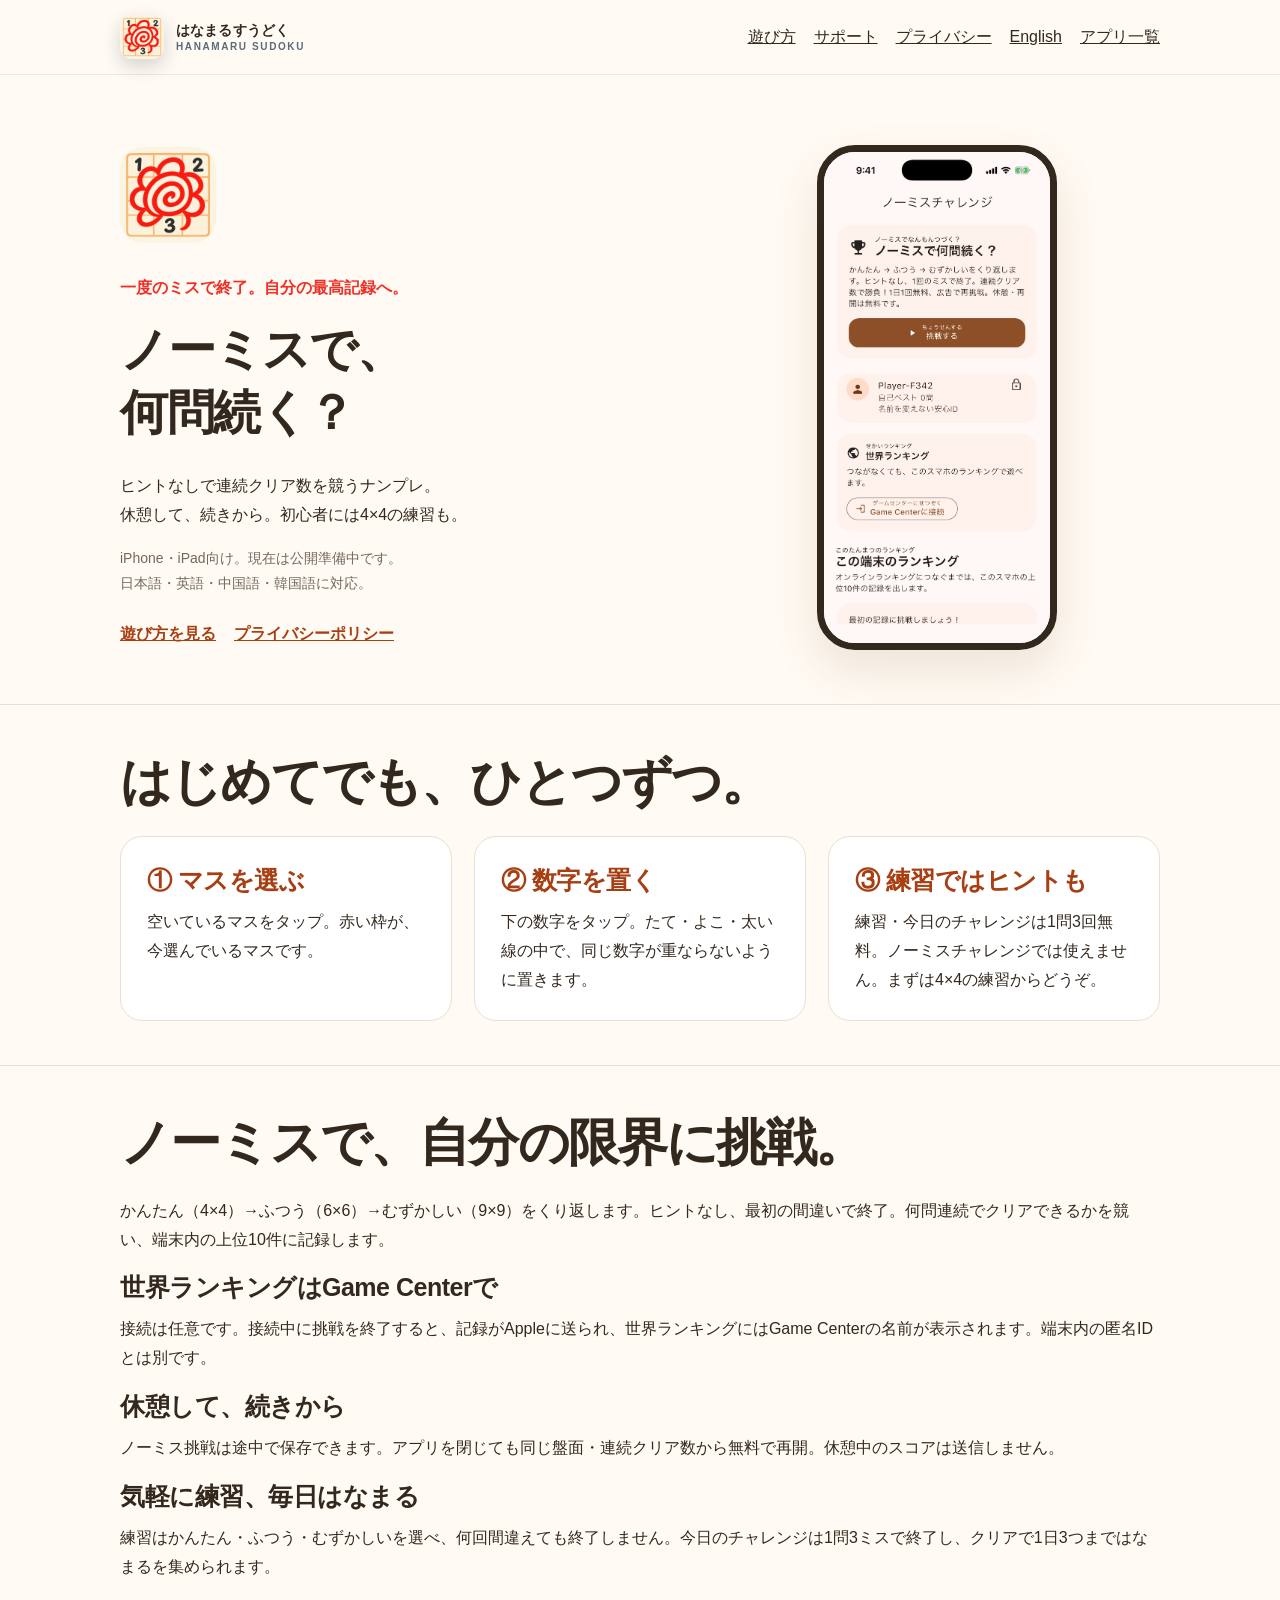
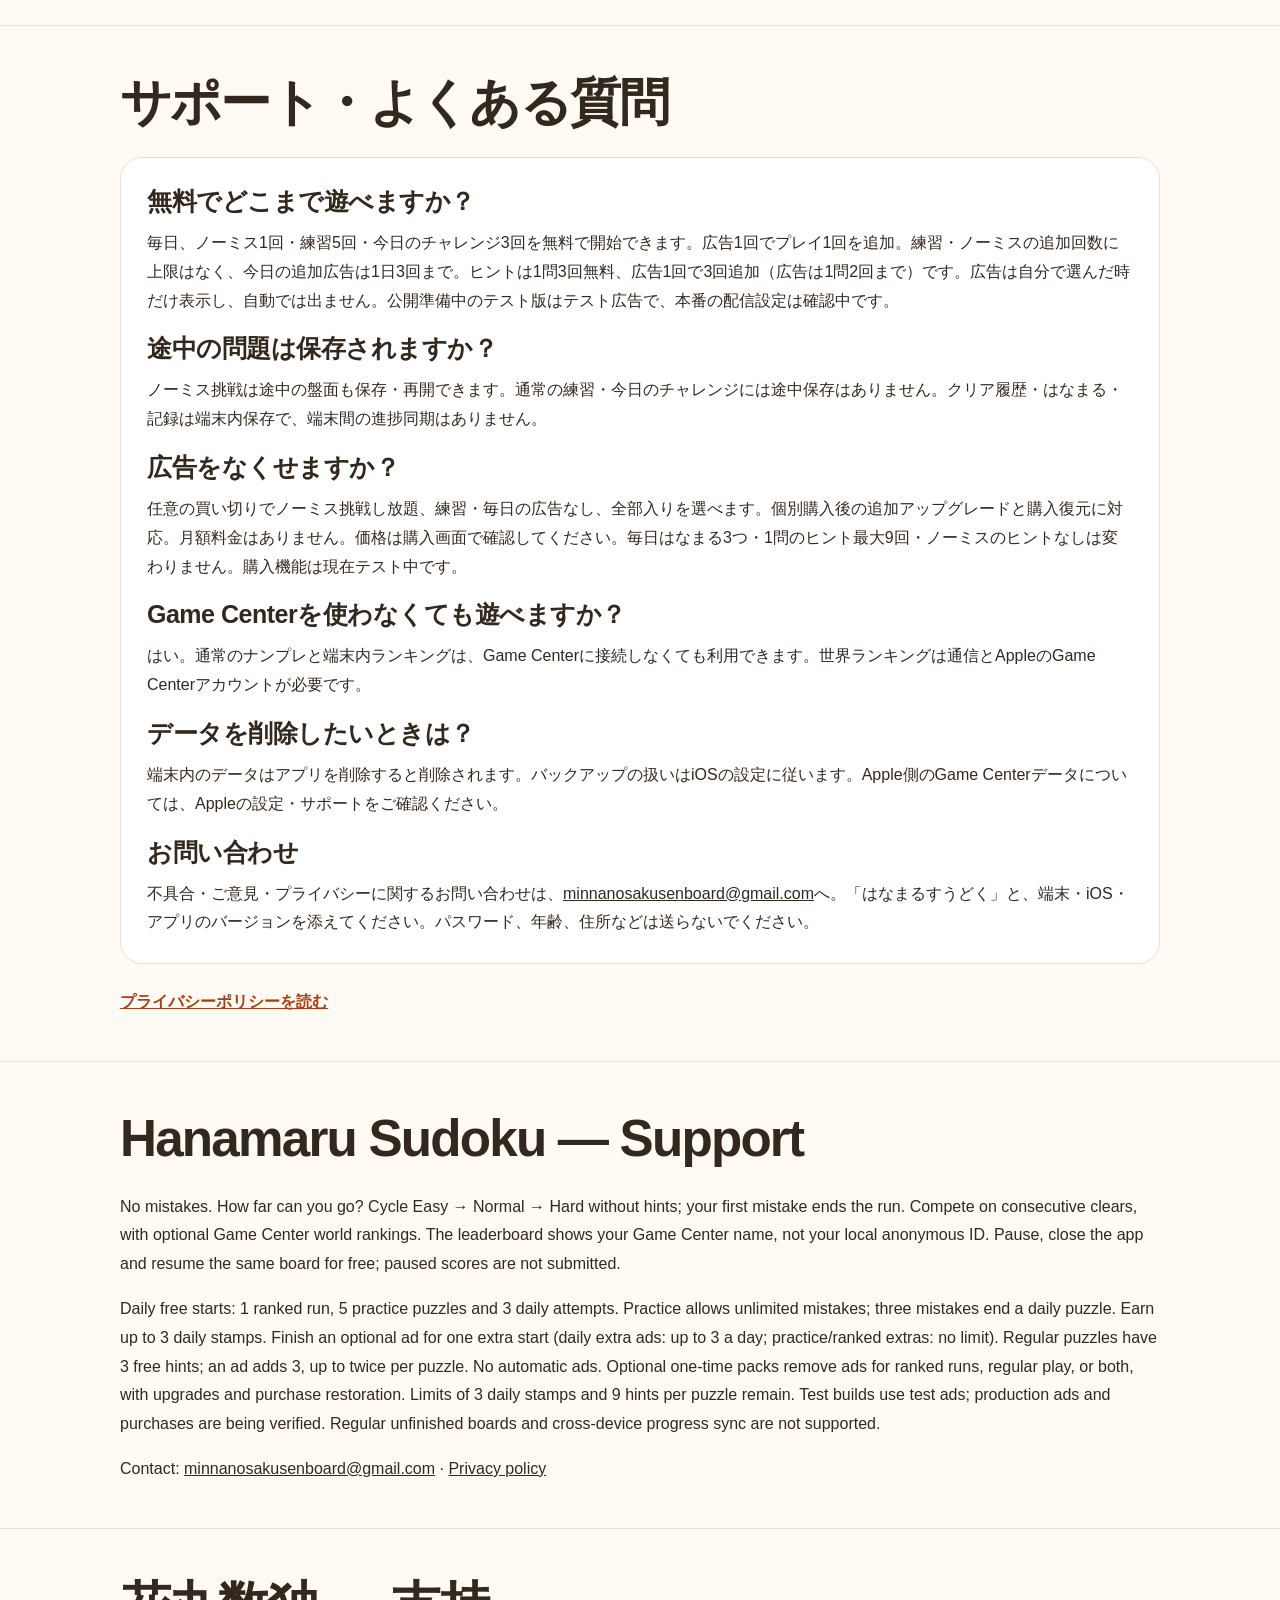
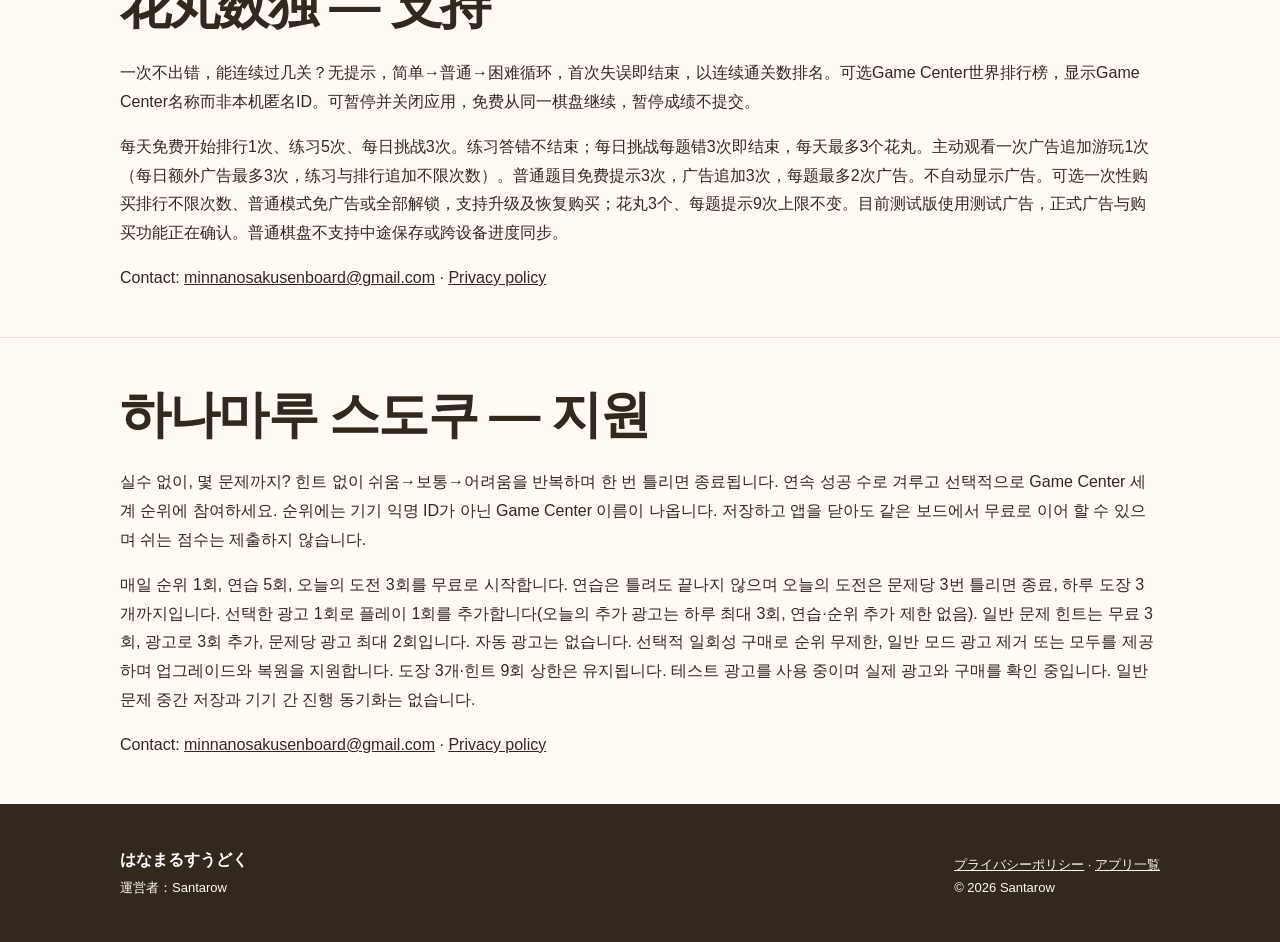
==== commit 5eebfb2a: "Promote no-mistake Sudoku and update support disclosures" ====
--- a/hanamarusudoku/index.html
+++ b/hanamarusudoku/index.html
@@ -3,7 +3,7 @@
 <head>
   <meta charset="utf-8"><meta name="viewport" content="width=device-width,initial-scale=1">
   <title>はなまるすうどく | サポート</title>
-  <meta name="description" content="はじめてでも、数字を置くだけ。はなまるすうどくの遊び方、お問い合わせ、プライバシーポリシー。">
+  <meta name="description" content="ノーミスで、何問続く？はなまるすうどくの遊び方、お問い合わせ、プライバシーポリシー。">
   <link rel="canonical" href="https://yysanta.github.io/support/hanamarusudoku/">
   <link rel="icon" href="../assets/images/hanamaru-app-icon.png">
   <link rel="stylesheet" href="../assets/site.css"><link rel="stylesheet" href="./site.css">
@@ -12,29 +12,29 @@
 <a class="skip-link" href="#main-content">本文へ移動</a>
 <header class="site-header"><div class="container header-inner">
   <a class="brand" href="./"><img class="brand-mark" src="../assets/images/hanamaru-app-icon.png" width="44" height="44" alt=""><span><span class="brand-name">はなまるすうどく</span><span class="brand-subtitle">Hanamaru Sudoku</span></span></a>
-  <nav class="header-nav" aria-label="ナビゲーション"><a href="#guide">あそびかた</a><a href="#support">サポート</a><a href="./privacy/">プライバシー</a><a href="#english" lang="en">English</a><a href="../">アプリ一覧</a></nav>
+  <nav class="header-nav" aria-label="ナビゲーション"><a href="#guide">遊び方</a><a href="#support">サポート</a><a href="./privacy/">プライバシー</a><a href="#english" lang="en">English</a><a href="../">アプリ一覧</a></nav>
 </div></header>
 <main id="main-content">
 <section class="hero"><div class="container hero-layout">
-  <div><img class="hero-icon" src="../assets/images/hanamaru-app-icon.png" width="96" height="96" alt="はなまるすうどくのアイコン"><p class="tag">ちいさな「できた！」を、まいにち。</p><h1>数字を置くだけ。<br>できたら、はなまる。</h1><p>4×4からはじめる、やさしいナンプレ。<br>毎日3問、あなたのペースで楽しめます。</p><p class="note">iPhone・iPad向け。現在は公開準備中です。<br>日本語・英語・中国語・韓国語に対応。</p><div class="links"><a href="#guide">あそびかたを見る</a><a href="./privacy/">プライバシーポリシー</a></div></div>
-  <img class="hero-screen" src="./images/home-ja.png" width="1206" height="2622" alt="はなまるすうどくの実際のホーム画面">
+  <div><img class="hero-icon" src="../assets/images/hanamaru-app-icon.png" width="96" height="96" alt="はなまるすうどくのアイコン"><p class="tag">一度のミスで終了。自分の最高記録へ。</p><h1>ノーミスで、<br>何問続く？</h1><p>ヒントなしで連続クリア数を競うナンプレ。<br>休憩して、続きから。初心者には4×4の練習も。</p><p class="note">iPhone・iPad向け。現在は公開準備中です。<br>日本語・英語・中国語・韓国語に対応。</p><div class="links"><a href="#guide">遊び方を見る</a><a href="./privacy/">プライバシーポリシー</a></div></div>
+  <img class="hero-screen" src="./images/challenge-ja.png" width="1206" height="2622" alt="はなまるすうどくの実際のノーミスチャレンジ画面">
 </div></section>
 <section class="section" id="guide"><div class="container"><h2>はじめてでも、ひとつずつ。</h2><div class="features">
-<article><h3>① マスをえらぶ</h3><p>あいているマスをタップ。赤いわくが、今えらんでいるマスです。</p></article>
-<article><h3>② すうじをおく</h3><p>下の数字をタップ。たて・よこ・太い線の中で、同じ数字が重ならないように置きます。</p></article>
-<article><h3>③ こまったらヒント</h3><p>通常の問題では、1問につき3回まで無料。まずは4×4の練習からどうぞ。</p></article>
+<article><h3>① マスを選ぶ</h3><p>空いているマスをタップ。赤い枠が、今選んでいるマスです。</p></article>
+<article><h3>② 数字を置く</h3><p>下の数字をタップ。たて・よこ・太い線の中で、同じ数字が重ならないように置きます。</p></article>
+<article><h3>③ 練習ではヒントも</h3><p>練習・今日のチャレンジは1問3回無料。ノーミスチャレンジでは使えません。まずは4×4の練習からどうぞ。</p></article>
 </div></div></section>
-<section class="section"><div class="container"><h2>すこしずつ、つづけたくなる。</h2><p>かんたん（4×4）、ふつう（6×6）、むずかしい（9×9）。クリアすると赤ペンの採点風はなまるをもらえます。</p><h3>1日1回のチャレンジ</h3><p>かんたん→ふつう→むずかしいをくり返し、最初のまちがいで終了。ヒントなしで何問連続クリアできるか挑戦します。記録はこの端末の上位10件に保存されます。</p><p>世界ランキングはGame Centerに接続した場合だけ利用します。接続するとチャレンジの記録がAppleに送信され、ランキングにはGame Centerの名前が表示されます。端末内の匿名IDとは別です。</p></div></section>
+<section class="section"><div class="container"><h2>ノーミスで、自分の限界に挑戦。</h2><p>かんたん（4×4）→ふつう（6×6）→むずかしい（9×9）をくり返します。ヒントなし、最初の間違いで終了。何問連続でクリアできるかを競い、端末内の上位10件に記録します。</p><h3>世界ランキングはGame Centerで</h3><p>接続は任意です。接続中に挑戦を終了すると、記録がAppleに送られ、世界ランキングにはGame Centerの名前が表示されます。端末内の匿名IDとは別です。</p><h3>休憩して、続きから</h3><p>ノーミス挑戦は途中で保存できます。アプリを閉じても同じ盤面・連続クリア数から無料で再開。休憩中のスコアは送信しません。</p><h3>気軽に練習、毎日はなまる</h3><p>練習はかんたん・ふつう・むずかしいを選べ、何回間違えても終了しません。今日のチャレンジは1問3ミスで終了し、クリアで1日3つまではなまるを集められます。</p></div></section>
 <section class="section" id="support"><div class="container"><h2>サポート・よくある質問</h2><div class="help-box">
-<h3>無料でどこまで遊べますか？</h3><p>毎日3問と、1問につき3回のヒントが無料です。チャレンジは1日1回。現在のバージョンには広告配信・アプリ内課金はありません。</p>
-<h3>途中の問題は保存されますか？</h3><p>クリア履歴・はなまる・チャレンジ記録は端末内に保存されます。現在、途中の盤面の保存や、端末をまたぐデータ同期には対応していません。</p>
-<h3>Game Centerを使わなくても遊べますか？</h3><p>はい。通常のナンプレと端末内ランキングは、Game Centerに接続しなくても利用できます。世界ランキングは通信とAppleのGame Centerアカウントが必要です。</p>
+<h3>無料でどこまで遊べますか？</h3><p>毎日、ノーミス1回・練習5回・今日のチャレンジ3回を無料で開始できます。広告1回でプレイ1回を追加。練習・ノーミスの追加回数に上限はなく、今日の追加広告は1日3回まで。ヒントは1問3回無料、広告1回で3回追加（広告は1問2回まで）です。広告は自分で選んだ時だけ表示し、自動では出ません。公開準備中のテスト版はテスト広告で、本番の配信設定は確認中です。</p>
+<h3>途中の問題は保存されますか？</h3><p>ノーミス挑戦は途中の盤面も保存・再開できます。通常の練習・今日のチャレンジには途中保存はありません。クリア履歴・はなまる・記録は端末内保存で、端末間の進捗同期はありません。</p>
+<h3>広告をなくせますか？</h3><p>任意の買い切りでノーミス挑戦し放題、練習・毎日の広告なし、全部入りを選べます。個別購入後の追加アップグレードと購入復元に対応。月額料金はありません。価格は購入画面で確認してください。毎日はなまる3つ・1問のヒント最大9回・ノーミスのヒントなしは変わりません。購入機能は現在テスト中です。</p><h3>Game Centerを使わなくても遊べますか？</h3><p>はい。通常のナンプレと端末内ランキングは、Game Centerに接続しなくても利用できます。世界ランキングは通信とAppleのGame Centerアカウントが必要です。</p>
 <h3>データを削除したいときは？</h3><p>端末内のデータはアプリを削除すると削除されます。バックアップの扱いはiOSの設定に従います。Apple側のGame Centerデータについては、Appleの設定・サポートをご確認ください。</p>
 <h3>お問い合わせ</h3><p>不具合・ご意見・プライバシーに関するお問い合わせは、<a href="mailto:minnanosakusenboard@gmail.com?subject=Hanamaru%20Sudoku%20Support">minnanosakusenboard@gmail.com</a>へ。「はなまるすうどく」と、端末・iOS・アプリのバージョンを添えてください。パスワード、年齢、住所などは送らないでください。</p>
 </div><div class="links"><a href="./privacy/">プライバシーポリシーを読む</a></div></div></section>
-<section class="section" id="english" lang="en"><div class="container"><h2>Hanamaru Sudoku — Support</h2><p>A gentle start with 4×4 Sudoku, then 6×6 and 9×9 grids. Play three free puzzles per day, with up to three hints per puzzle. Tap a square, choose a number, and earn a red teacher-style hanamaru when you finish.</p><p>The daily Challenge runs Easy → Normal → Hard until your first mistake. Hints are disabled. Your top ten records are stored on your device. Optional Game Center sends challenge scores to Apple and displays your Game Center name, not your local anonymous ID.</p><p>The current version has no ads or in-app purchases. Completed progress is saved locally; unfinished boards and cross-device sync are not supported. Deleting the app removes local data, subject to iOS backup settings.</p><p>Contact: <a href="mailto:minnanosakusenboard@gmail.com?subject=Hanamaru%20Sudoku%20Support">minnanosakusenboard@gmail.com</a>. Include the app name, device and version. Do not send passwords or sensitive personal details.</p><div class="links"><a href="./privacy/#en">Privacy policy</a></div></div></section>
-<section class="section" lang="zh-Hans"><div class="container"><h2>花丸数独 — 支持</h2><p>从4×4开始，进阶到6×6和9×9。每天免费3题，每题最多3次提示。每日挑战限1次，按简单→普通→困难循环，首次失误即结束，不提供提示。本机保存前10条挑战记录。</p><p>Game Center为可选功能：连接后，挑战分数发送给Apple，世界排行榜显示Game Center名称而非本机匿名ID。当前没有广告或内购，不支持未完成棋盘保存或跨设备同步。</p><p>联系我们：<a href="mailto:minnanosakusenboard@gmail.com">minnanosakusenboard@gmail.com</a>。请注明应用名称、设备及版本，不要发送密码或敏感个人信息。<a href="./privacy/#zh">隐私政策</a></p></div></section>
-<section class="section" lang="ko"><div class="container"><h2>하나마루 스도쿠 — 지원</h2><p>4×4부터 시작해 6×6, 9×9까지 즐겨 보세요. 매일 무료 퍼즐 3개와 퍼즐마다 최대 3회의 힌트를 제공합니다. 하루 한 번 챌린지에서 쉬움→보통→어려움을 반복하며 첫 실수로 종료됩니다. 챌린지에는 힌트가 없으며 상위 기록 10개를 기기에 저장합니다.</p><p>Game Center는 선택 기능입니다. 연결하면 점수가 Apple로 전송되고 세계 순위에 기기 내 익명 ID 대신 Game Center 이름이 표시됩니다. 현재 광고 및 앱 내 구입, 미완성 퍼즐 저장, 기기 간 동기화는 없습니다.</p><p>문의: <a href="mailto:minnanosakusenboard@gmail.com">minnanosakusenboard@gmail.com</a>. 앱 이름, 기기와 버전을 적어 주세요. 비밀번호나 민감한 개인정보는 보내지 마세요. <a href="./privacy/#ko">개인정보 처리방침</a></p></div></section>
+<section class="section" id="english" lang="en"><div class="container"><h2>Hanamaru Sudoku — Support</h2><p>No mistakes. How far can you go? Cycle Easy → Normal → Hard without hints; your first mistake ends the run. Compete on consecutive clears, with optional Game Center world rankings. The leaderboard shows your Game Center name, not your local anonymous ID. Pause, close the app and resume the same board for free; paused scores are not submitted.</p><p>Daily free starts: 1 ranked run, 5 practice puzzles and 3 daily attempts. Practice allows unlimited mistakes; three mistakes end a daily puzzle. Earn up to 3 daily stamps. Finish an optional ad for one extra start (daily extra ads: up to 3 a day; practice/ranked extras: no limit). Regular puzzles have 3 free hints; an ad adds 3, up to twice per puzzle. No automatic ads. Optional one-time packs remove ads for ranked runs, regular play, or both, with upgrades and purchase restoration. Limits of 3 daily stamps and 9 hints per puzzle remain. Test builds use test ads; production ads and purchases are being verified. Regular unfinished boards and cross-device progress sync are not supported.</p><p>Contact: <a href="mailto:minnanosakusenboard@gmail.com">minnanosakusenboard@gmail.com</a> · <a href="./privacy/#en">Privacy policy</a></p></div></section>
+<section class="section" id="chinese" lang="zh-Hans"><div class="container"><h2>花丸数独 — 支持</h2><p>一次不出错，能连续过几关？无提示，简单→普通→困难循环，首次失误即结束，以连续通关数排名。可选Game Center世界排行榜，显示Game Center名称而非本机匿名ID。可暂停并关闭应用，免费从同一棋盘继续，暂停成绩不提交。</p><p>每天免费开始排行1次、练习5次、每日挑战3次。练习答错不结束；每日挑战每题错3次即结束，每天最多3个花丸。主动观看一次广告追加游玩1次（每日额外广告最多3次，练习与排行追加不限次数）。普通题目免费提示3次，广告追加3次，每题最多2次广告。不自动显示广告。可选一次性购买排行不限次数、普通模式免广告或全部解锁，支持升级及恢复购买；花丸3个、每题提示9次上限不变。目前测试版使用测试广告，正式广告与购买功能正在确认。普通棋盘不支持中途保存或跨设备进度同步。</p><p>Contact: <a href="mailto:minnanosakusenboard@gmail.com">minnanosakusenboard@gmail.com</a> · <a href="./privacy/#zh">Privacy policy</a></p></div></section>
+<section class="section" id="korean" lang="ko"><div class="container"><h2>하나마루 스도쿠 — 지원</h2><p>실수 없이, 몇 문제까지? 힌트 없이 쉬움→보통→어려움을 반복하며 한 번 틀리면 종료됩니다. 연속 성공 수로 겨루고 선택적으로 Game Center 세계 순위에 참여하세요. 순위에는 기기 익명 ID가 아닌 Game Center 이름이 나옵니다. 저장하고 앱을 닫아도 같은 보드에서 무료로 이어 할 수 있으며 쉬는 점수는 제출하지 않습니다.</p><p>매일 순위 1회, 연습 5회, 오늘의 도전 3회를 무료로 시작합니다. 연습은 틀려도 끝나지 않으며 오늘의 도전은 문제당 3번 틀리면 종료, 하루 도장 3개까지입니다. 선택한 광고 1회로 플레이 1회를 추가합니다(오늘의 추가 광고는 하루 최대 3회, 연습·순위 추가 제한 없음). 일반 문제 힌트는 무료 3회, 광고로 3회 추가, 문제당 광고 최대 2회입니다. 자동 광고는 없습니다. 선택적 일회성 구매로 순위 무제한, 일반 모드 광고 제거 또는 모두를 제공하며 업그레이드와 복원을 지원합니다. 도장 3개·힌트 9회 상한은 유지됩니다. 테스트 광고를 사용 중이며 실제 광고와 구매를 확인 중입니다. 일반 문제 중간 저장과 기기 간 진행 동기화는 없습니다.</p><p>Contact: <a href="mailto:minnanosakusenboard@gmail.com">minnanosakusenboard@gmail.com</a> · <a href="./privacy/#ko">Privacy policy</a></p></div></section>
 </main>
-<footer class="site-footer"><div class="container footer-inner"><div><p class="footer-brand">はなまるすうどく</p><p>運営者：さんたろう（Yysanta）</p></div><div><a href="./privacy/">プライバシーポリシー</a> · <a href="../">アプリ一覧</a><p>© 2026 Yysanta</p></div></div></footer>
+<footer class="site-footer"><div class="container footer-inner"><div><p class="footer-brand">はなまるすうどく</p><p>運営者：Santarow</p></div><div><a href="./privacy/">プライバシーポリシー</a> · <a href="../">アプリ一覧</a><p>© 2026 Santarow</p></div></div></footer>
 </body></html>
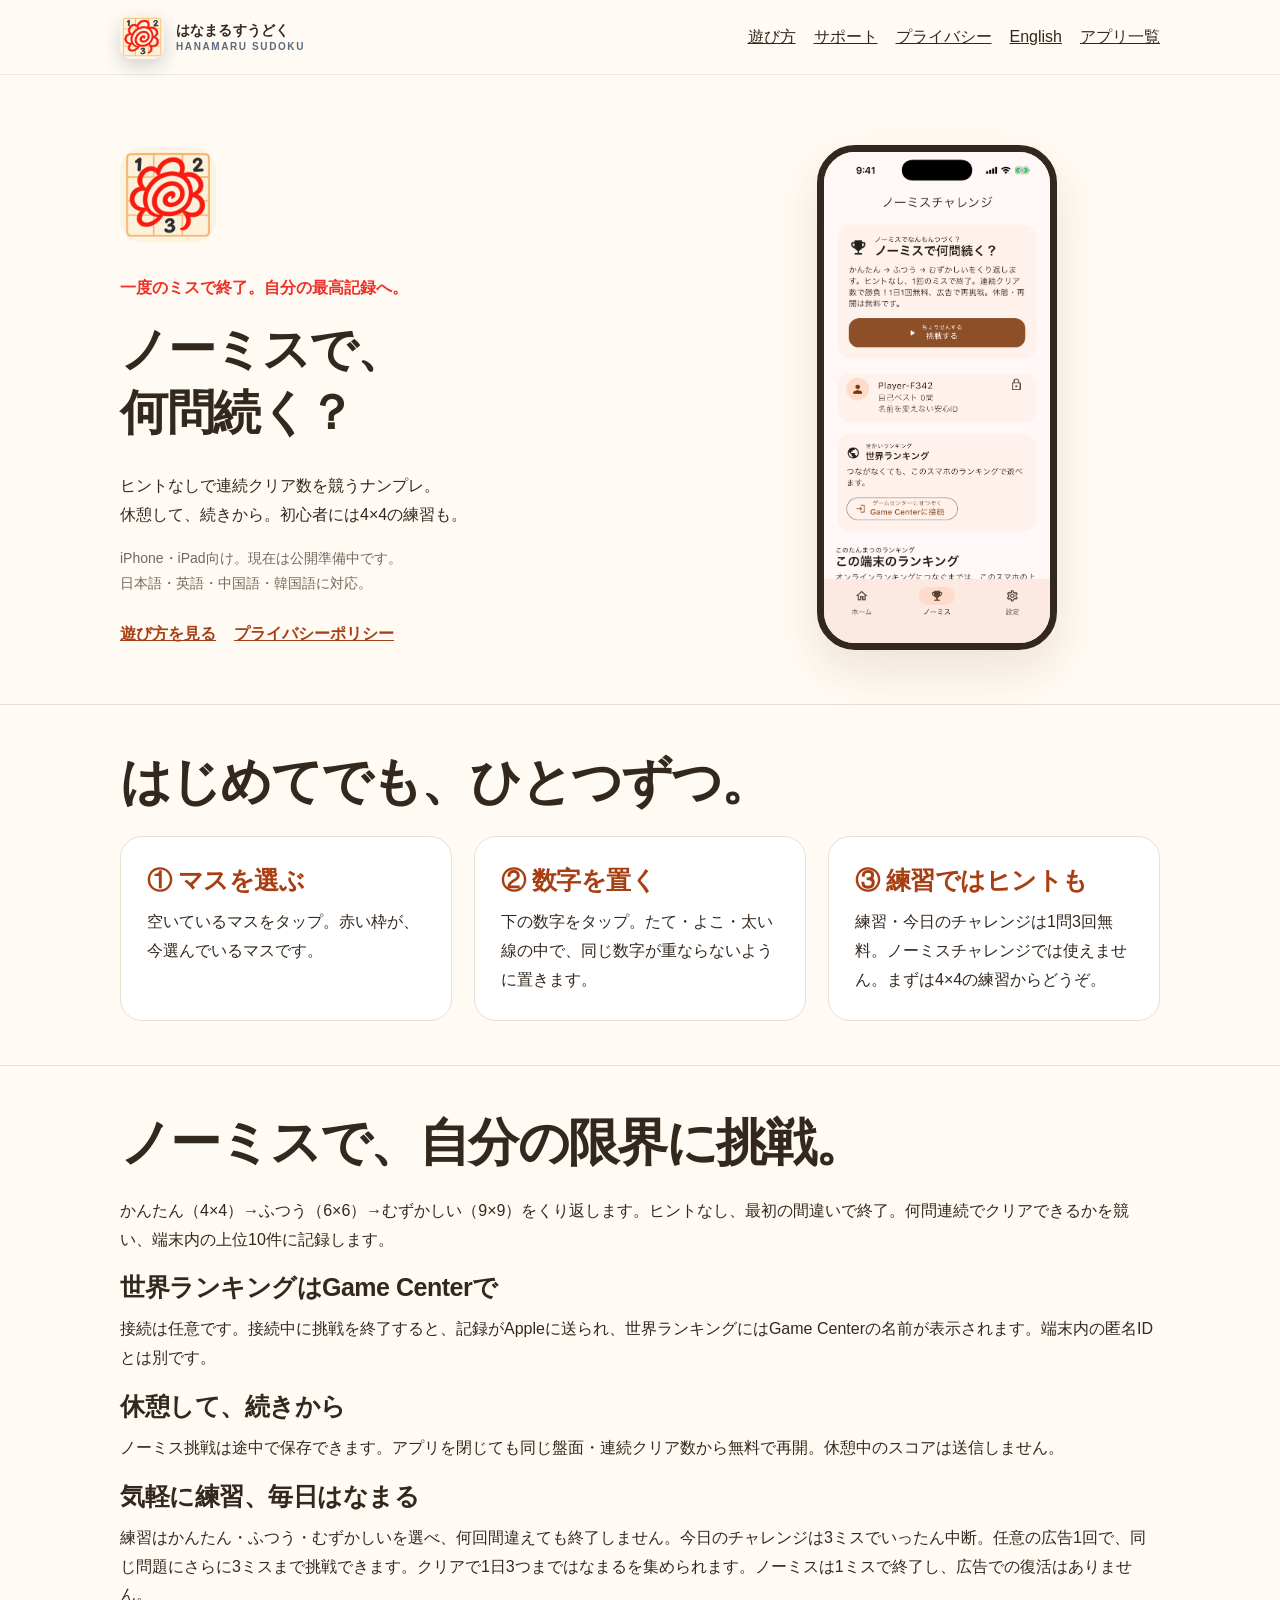
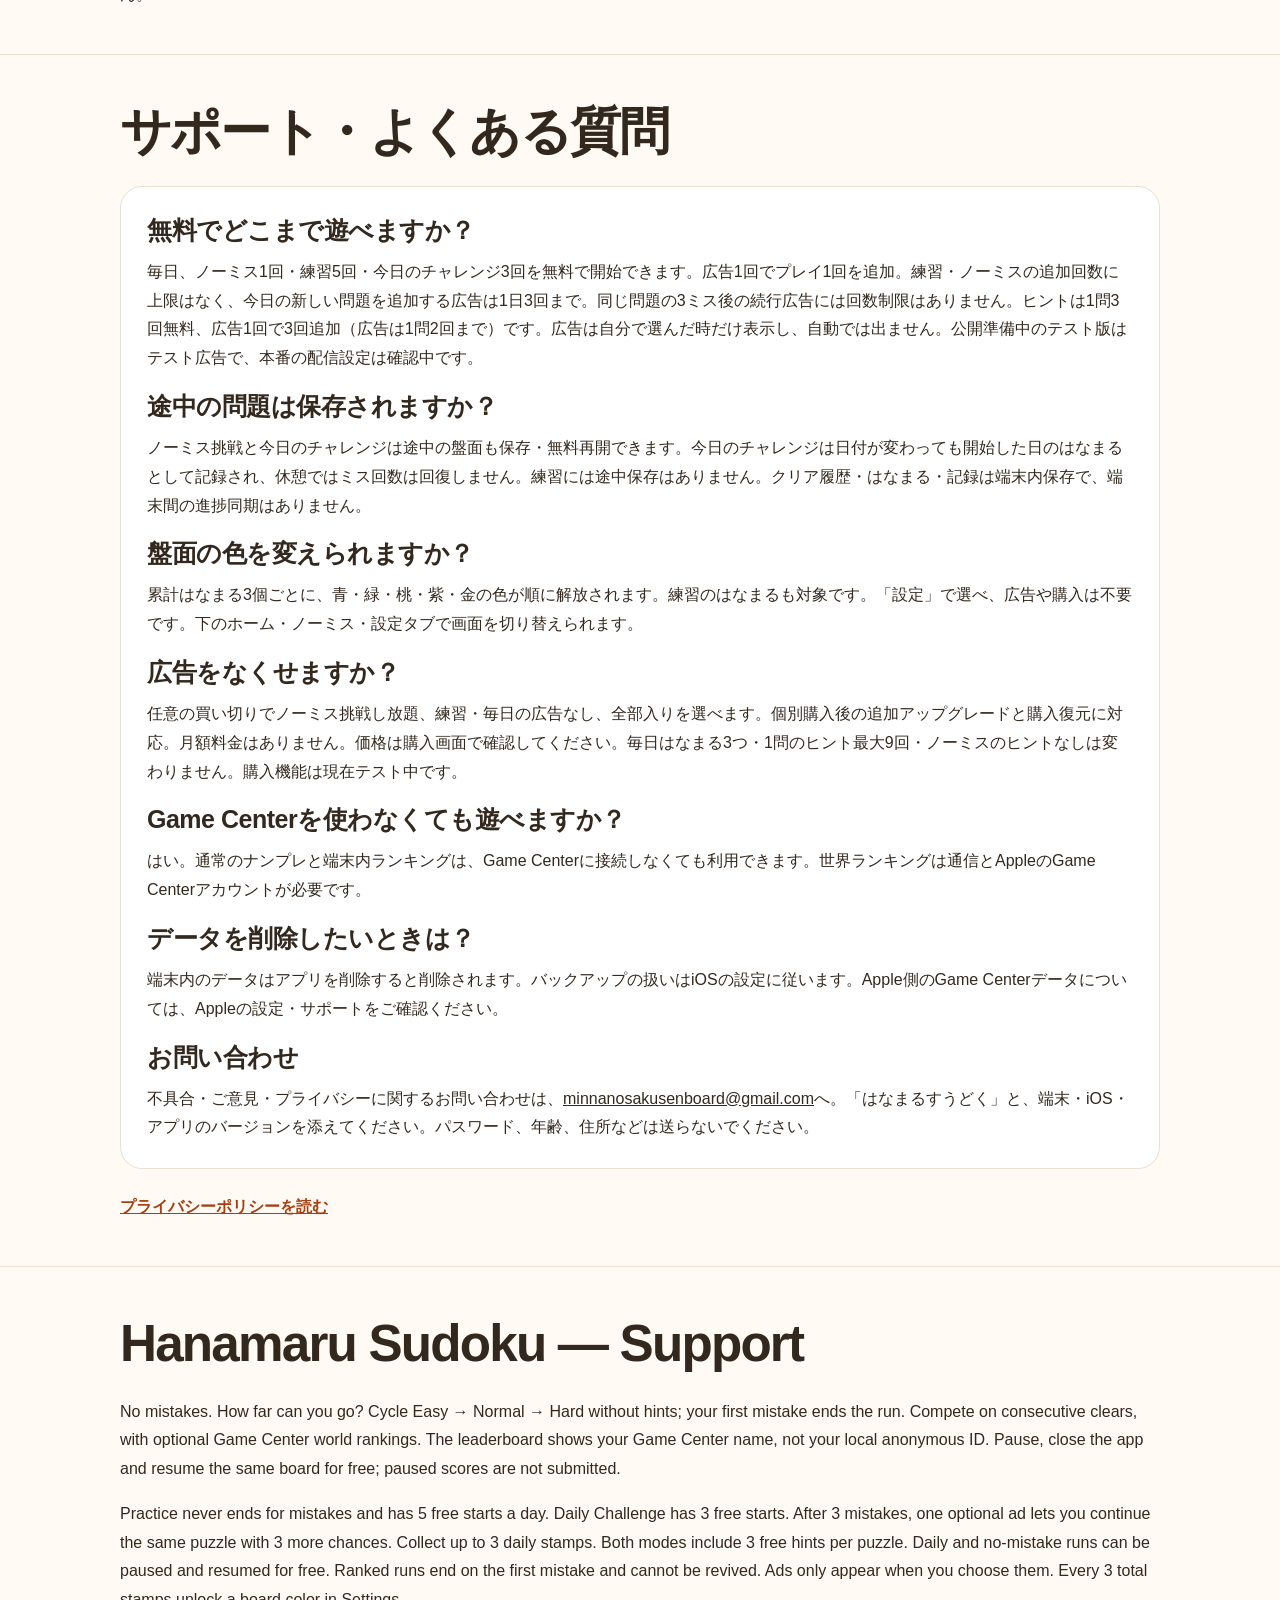
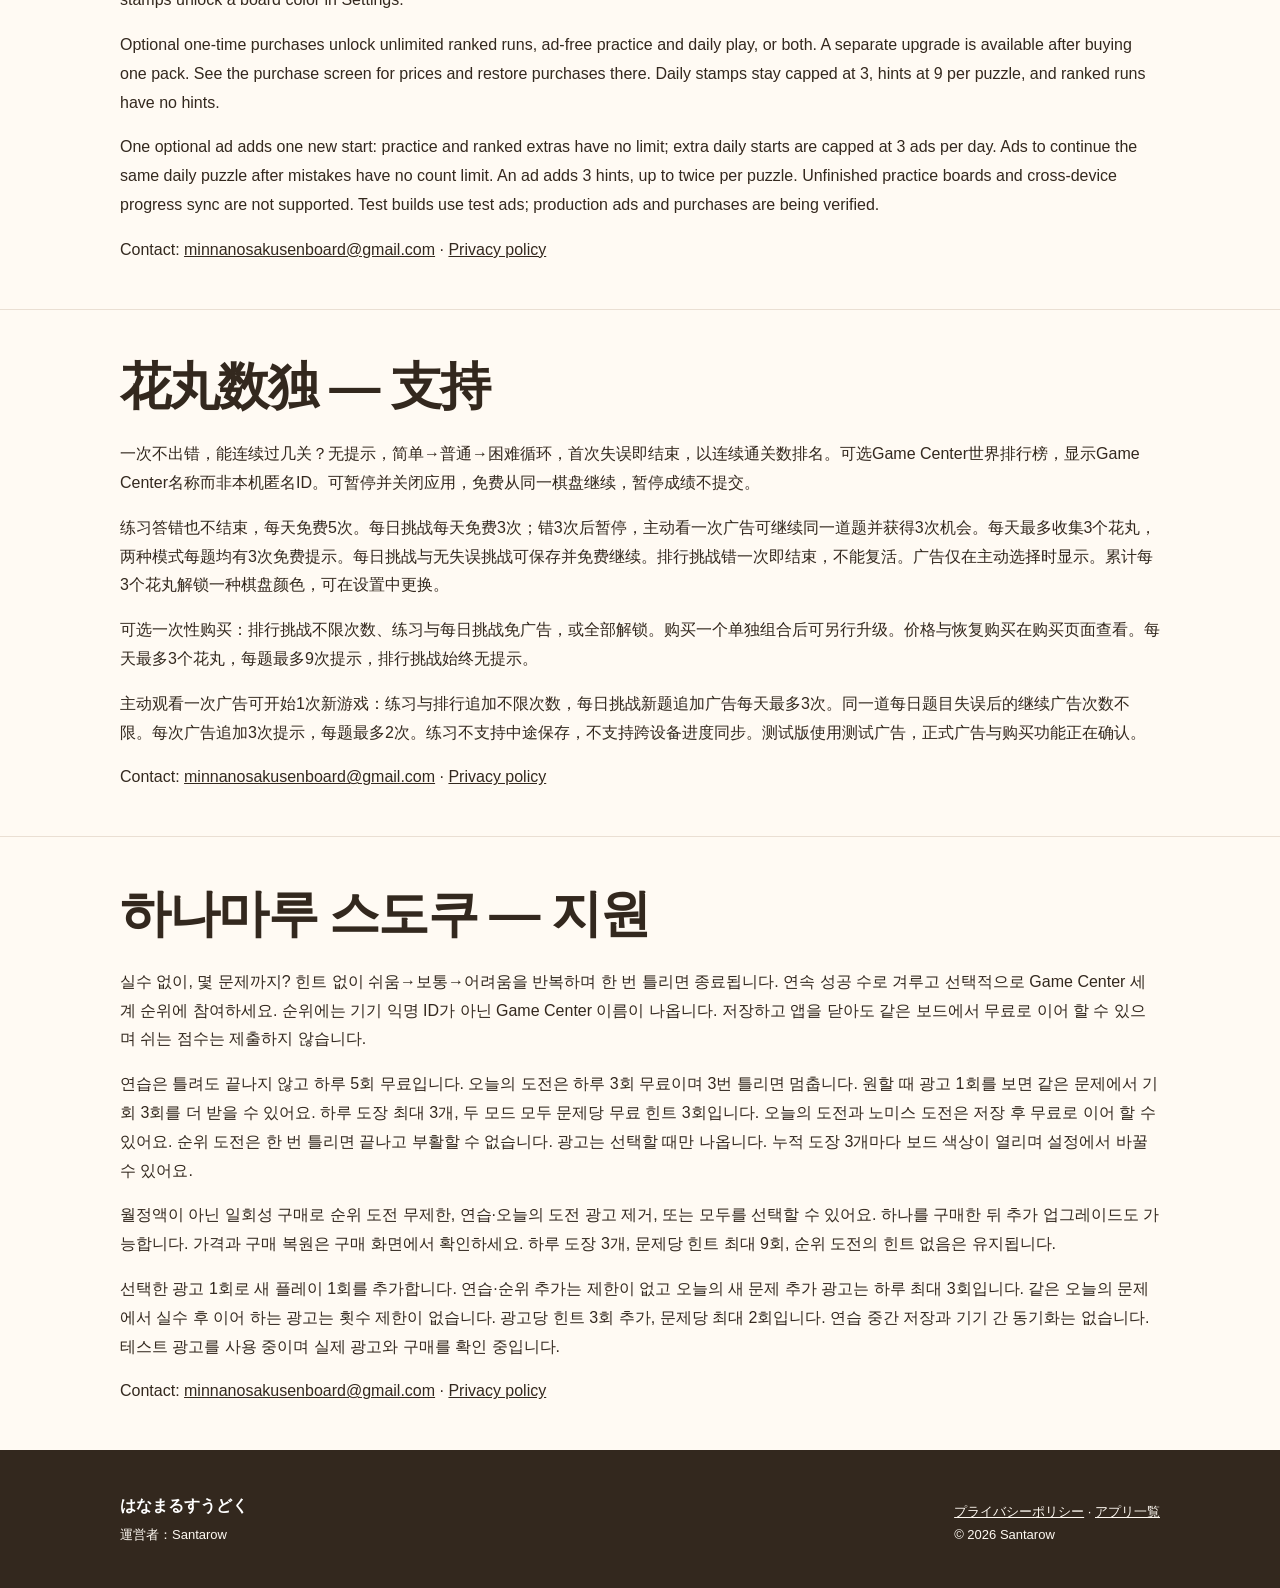
==== commit 7e2a47b3: "Update Sudoku daily continuation, saves and color guide" ====
--- a/hanamarusudoku/index.html
+++ b/hanamarusudoku/index.html
@@ -24,17 +24,18 @@
 <article><h3>② 数字を置く</h3><p>下の数字をタップ。たて・よこ・太い線の中で、同じ数字が重ならないように置きます。</p></article>
 <article><h3>③ 練習ではヒントも</h3><p>練習・今日のチャレンジは1問3回無料。ノーミスチャレンジでは使えません。まずは4×4の練習からどうぞ。</p></article>
 </div></div></section>
-<section class="section"><div class="container"><h2>ノーミスで、自分の限界に挑戦。</h2><p>かんたん（4×4）→ふつう（6×6）→むずかしい（9×9）をくり返します。ヒントなし、最初の間違いで終了。何問連続でクリアできるかを競い、端末内の上位10件に記録します。</p><h3>世界ランキングはGame Centerで</h3><p>接続は任意です。接続中に挑戦を終了すると、記録がAppleに送られ、世界ランキングにはGame Centerの名前が表示されます。端末内の匿名IDとは別です。</p><h3>休憩して、続きから</h3><p>ノーミス挑戦は途中で保存できます。アプリを閉じても同じ盤面・連続クリア数から無料で再開。休憩中のスコアは送信しません。</p><h3>気軽に練習、毎日はなまる</h3><p>練習はかんたん・ふつう・むずかしいを選べ、何回間違えても終了しません。今日のチャレンジは1問3ミスで終了し、クリアで1日3つまではなまるを集められます。</p></div></section>
+<section class="section"><div class="container"><h2>ノーミスで、自分の限界に挑戦。</h2><p>かんたん（4×4）→ふつう（6×6）→むずかしい（9×9）をくり返します。ヒントなし、最初の間違いで終了。何問連続でクリアできるかを競い、端末内の上位10件に記録します。</p><h3>世界ランキングはGame Centerで</h3><p>接続は任意です。接続中に挑戦を終了すると、記録がAppleに送られ、世界ランキングにはGame Centerの名前が表示されます。端末内の匿名IDとは別です。</p><h3>休憩して、続きから</h3><p>ノーミス挑戦は途中で保存できます。アプリを閉じても同じ盤面・連続クリア数から無料で再開。休憩中のスコアは送信しません。</p><h3>気軽に練習、毎日はなまる</h3><p>練習はかんたん・ふつう・むずかしいを選べ、何回間違えても終了しません。今日のチャレンジは3ミスでいったん中断。任意の広告1回で、同じ問題にさらに3ミスまで挑戦できます。クリアで1日3つまではなまるを集められます。ノーミスは1ミスで終了し、広告での復活はありません。</p></div></section>
 <section class="section" id="support"><div class="container"><h2>サポート・よくある質問</h2><div class="help-box">
-<h3>無料でどこまで遊べますか？</h3><p>毎日、ノーミス1回・練習5回・今日のチャレンジ3回を無料で開始できます。広告1回でプレイ1回を追加。練習・ノーミスの追加回数に上限はなく、今日の追加広告は1日3回まで。ヒントは1問3回無料、広告1回で3回追加（広告は1問2回まで）です。広告は自分で選んだ時だけ表示し、自動では出ません。公開準備中のテスト版はテスト広告で、本番の配信設定は確認中です。</p>
-<h3>途中の問題は保存されますか？</h3><p>ノーミス挑戦は途中の盤面も保存・再開できます。通常の練習・今日のチャレンジには途中保存はありません。クリア履歴・はなまる・記録は端末内保存で、端末間の進捗同期はありません。</p>
+<h3>無料でどこまで遊べますか？</h3><p>毎日、ノーミス1回・練習5回・今日のチャレンジ3回を無料で開始できます。広告1回でプレイ1回を追加。練習・ノーミスの追加回数に上限はなく、今日の新しい問題を追加する広告は1日3回まで。同じ問題の3ミス後の続行広告には回数制限はありません。ヒントは1問3回無料、広告1回で3回追加（広告は1問2回まで）です。広告は自分で選んだ時だけ表示し、自動では出ません。公開準備中のテスト版はテスト広告で、本番の配信設定は確認中です。</p>
+<h3>途中の問題は保存されますか？</h3><p>ノーミス挑戦と今日のチャレンジは途中の盤面も保存・無料再開できます。今日のチャレンジは日付が変わっても開始した日のはなまるとして記録され、休憩ではミス回数は回復しません。練習には途中保存はありません。クリア履歴・はなまる・記録は端末内保存で、端末間の進捗同期はありません。</p>
+<h3>盤面の色を変えられますか？</h3><p>累計はなまる3個ごとに、青・緑・桃・紫・金の色が順に解放されます。練習のはなまるも対象です。「設定」で選べ、広告や購入は不要です。下のホーム・ノーミス・設定タブで画面を切り替えられます。</p>
 <h3>広告をなくせますか？</h3><p>任意の買い切りでノーミス挑戦し放題、練習・毎日の広告なし、全部入りを選べます。個別購入後の追加アップグレードと購入復元に対応。月額料金はありません。価格は購入画面で確認してください。毎日はなまる3つ・1問のヒント最大9回・ノーミスのヒントなしは変わりません。購入機能は現在テスト中です。</p><h3>Game Centerを使わなくても遊べますか？</h3><p>はい。通常のナンプレと端末内ランキングは、Game Centerに接続しなくても利用できます。世界ランキングは通信とAppleのGame Centerアカウントが必要です。</p>
 <h3>データを削除したいときは？</h3><p>端末内のデータはアプリを削除すると削除されます。バックアップの扱いはiOSの設定に従います。Apple側のGame Centerデータについては、Appleの設定・サポートをご確認ください。</p>
 <h3>お問い合わせ</h3><p>不具合・ご意見・プライバシーに関するお問い合わせは、<a href="mailto:minnanosakusenboard@gmail.com?subject=Hanamaru%20Sudoku%20Support">minnanosakusenboard@gmail.com</a>へ。「はなまるすうどく」と、端末・iOS・アプリのバージョンを添えてください。パスワード、年齢、住所などは送らないでください。</p>
 </div><div class="links"><a href="./privacy/">プライバシーポリシーを読む</a></div></div></section>
-<section class="section" id="english" lang="en"><div class="container"><h2>Hanamaru Sudoku — Support</h2><p>No mistakes. How far can you go? Cycle Easy → Normal → Hard without hints; your first mistake ends the run. Compete on consecutive clears, with optional Game Center world rankings. The leaderboard shows your Game Center name, not your local anonymous ID. Pause, close the app and resume the same board for free; paused scores are not submitted.</p><p>Daily free starts: 1 ranked run, 5 practice puzzles and 3 daily attempts. Practice allows unlimited mistakes; three mistakes end a daily puzzle. Earn up to 3 daily stamps. Finish an optional ad for one extra start (daily extra ads: up to 3 a day; practice/ranked extras: no limit). Regular puzzles have 3 free hints; an ad adds 3, up to twice per puzzle. No automatic ads. Optional one-time packs remove ads for ranked runs, regular play, or both, with upgrades and purchase restoration. Limits of 3 daily stamps and 9 hints per puzzle remain. Test builds use test ads; production ads and purchases are being verified. Regular unfinished boards and cross-device progress sync are not supported.</p><p>Contact: <a href="mailto:minnanosakusenboard@gmail.com">minnanosakusenboard@gmail.com</a> · <a href="./privacy/#en">Privacy policy</a></p></div></section>
-<section class="section" id="chinese" lang="zh-Hans"><div class="container"><h2>花丸数独 — 支持</h2><p>一次不出错，能连续过几关？无提示，简单→普通→困难循环，首次失误即结束，以连续通关数排名。可选Game Center世界排行榜，显示Game Center名称而非本机匿名ID。可暂停并关闭应用，免费从同一棋盘继续，暂停成绩不提交。</p><p>每天免费开始排行1次、练习5次、每日挑战3次。练习答错不结束；每日挑战每题错3次即结束，每天最多3个花丸。主动观看一次广告追加游玩1次（每日额外广告最多3次，练习与排行追加不限次数）。普通题目免费提示3次，广告追加3次，每题最多2次广告。不自动显示广告。可选一次性购买排行不限次数、普通模式免广告或全部解锁，支持升级及恢复购买；花丸3个、每题提示9次上限不变。目前测试版使用测试广告，正式广告与购买功能正在确认。普通棋盘不支持中途保存或跨设备进度同步。</p><p>Contact: <a href="mailto:minnanosakusenboard@gmail.com">minnanosakusenboard@gmail.com</a> · <a href="./privacy/#zh">Privacy policy</a></p></div></section>
-<section class="section" id="korean" lang="ko"><div class="container"><h2>하나마루 스도쿠 — 지원</h2><p>실수 없이, 몇 문제까지? 힌트 없이 쉬움→보통→어려움을 반복하며 한 번 틀리면 종료됩니다. 연속 성공 수로 겨루고 선택적으로 Game Center 세계 순위에 참여하세요. 순위에는 기기 익명 ID가 아닌 Game Center 이름이 나옵니다. 저장하고 앱을 닫아도 같은 보드에서 무료로 이어 할 수 있으며 쉬는 점수는 제출하지 않습니다.</p><p>매일 순위 1회, 연습 5회, 오늘의 도전 3회를 무료로 시작합니다. 연습은 틀려도 끝나지 않으며 오늘의 도전은 문제당 3번 틀리면 종료, 하루 도장 3개까지입니다. 선택한 광고 1회로 플레이 1회를 추가합니다(오늘의 추가 광고는 하루 최대 3회, 연습·순위 추가 제한 없음). 일반 문제 힌트는 무료 3회, 광고로 3회 추가, 문제당 광고 최대 2회입니다. 자동 광고는 없습니다. 선택적 일회성 구매로 순위 무제한, 일반 모드 광고 제거 또는 모두를 제공하며 업그레이드와 복원을 지원합니다. 도장 3개·힌트 9회 상한은 유지됩니다. 테스트 광고를 사용 중이며 실제 광고와 구매를 확인 중입니다. 일반 문제 중간 저장과 기기 간 진행 동기화는 없습니다.</p><p>Contact: <a href="mailto:minnanosakusenboard@gmail.com">minnanosakusenboard@gmail.com</a> · <a href="./privacy/#ko">Privacy policy</a></p></div></section>
+<section class="section" id="english" lang="en"><div class="container"><h2>Hanamaru Sudoku — Support</h2><p>No mistakes. How far can you go? Cycle Easy → Normal → Hard without hints; your first mistake ends the run. Compete on consecutive clears, with optional Game Center world rankings. The leaderboard shows your Game Center name, not your local anonymous ID. Pause, close the app and resume the same board for free; paused scores are not submitted.</p><p>Practice never ends for mistakes and has 5 free starts a day. Daily Challenge has 3 free starts. After 3 mistakes, one optional ad lets you continue the same puzzle with 3 more chances. Collect up to 3 daily stamps. Both modes include 3 free hints per puzzle. Daily and no-mistake runs can be paused and resumed for free. Ranked runs end on the first mistake and cannot be revived. Ads only appear when you choose them. Every 3 total stamps unlock a board color in Settings.</p><p>Optional one-time purchases unlock unlimited ranked runs, ad-free practice and daily play, or both. A separate upgrade is available after buying one pack. See the purchase screen for prices and restore purchases there. Daily stamps stay capped at 3, hints at 9 per puzzle, and ranked runs have no hints.</p><p>One optional ad adds one new start: practice and ranked extras have no limit; extra daily starts are capped at 3 ads per day. Ads to continue the same daily puzzle after mistakes have no count limit. An ad adds 3 hints, up to twice per puzzle. Unfinished practice boards and cross-device progress sync are not supported. Test builds use test ads; production ads and purchases are being verified.</p><p>Contact: <a href="mailto:minnanosakusenboard@gmail.com">minnanosakusenboard@gmail.com</a> · <a href="./privacy/#en">Privacy policy</a></p></div></section>
+<section class="section" id="chinese" lang="zh-Hans"><div class="container"><h2>花丸数独 — 支持</h2><p>一次不出错，能连续过几关？无提示，简单→普通→困难循环，首次失误即结束，以连续通关数排名。可选Game Center世界排行榜，显示Game Center名称而非本机匿名ID。可暂停并关闭应用，免费从同一棋盘继续，暂停成绩不提交。</p><p>练习答错也不结束，每天免费5次。每日挑战每天免费3次；错3次后暂停，主动看一次广告可继续同一道题并获得3次机会。每天最多收集3个花丸，两种模式每题均有3次免费提示。每日挑战与无失误挑战可保存并免费继续。排行挑战错一次即结束，不能复活。广告仅在主动选择时显示。累计每3个花丸解锁一种棋盘颜色，可在设置中更换。</p><p>可选一次性购买：排行挑战不限次数、练习与每日挑战免广告，或全部解锁。购买一个单独组合后可另行升级。价格与恢复购买在购买页面查看。每天最多3个花丸，每题最多9次提示，排行挑战始终无提示。</p><p>主动观看一次广告可开始1次新游戏：练习与排行追加不限次数，每日挑战新题追加广告每天最多3次。同一道每日题目失误后的继续广告次数不限。每次广告追加3次提示，每题最多2次。练习不支持中途保存，不支持跨设备进度同步。测试版使用测试广告，正式广告与购买功能正在确认。</p><p>Contact: <a href="mailto:minnanosakusenboard@gmail.com">minnanosakusenboard@gmail.com</a> · <a href="./privacy/#zh">Privacy policy</a></p></div></section>
+<section class="section" id="korean" lang="ko"><div class="container"><h2>하나마루 스도쿠 — 지원</h2><p>실수 없이, 몇 문제까지? 힌트 없이 쉬움→보통→어려움을 반복하며 한 번 틀리면 종료됩니다. 연속 성공 수로 겨루고 선택적으로 Game Center 세계 순위에 참여하세요. 순위에는 기기 익명 ID가 아닌 Game Center 이름이 나옵니다. 저장하고 앱을 닫아도 같은 보드에서 무료로 이어 할 수 있으며 쉬는 점수는 제출하지 않습니다.</p><p>연습은 틀려도 끝나지 않고 하루 5회 무료입니다. 오늘의 도전은 하루 3회 무료이며 3번 틀리면 멈춥니다. 원할 때 광고 1회를 보면 같은 문제에서 기회 3회를 더 받을 수 있어요. 하루 도장 최대 3개, 두 모드 모두 문제당 무료 힌트 3회입니다. 오늘의 도전과 노미스 도전은 저장 후 무료로 이어 할 수 있어요. 순위 도전은 한 번 틀리면 끝나고 부활할 수 없습니다. 광고는 선택할 때만 나옵니다. 누적 도장 3개마다 보드 색상이 열리며 설정에서 바꿀 수 있어요.</p><p>월정액이 아닌 일회성 구매로 순위 도전 무제한, 연습·오늘의 도전 광고 제거, 또는 모두를 선택할 수 있어요. 하나를 구매한 뒤 추가 업그레이드도 가능합니다. 가격과 구매 복원은 구매 화면에서 확인하세요. 하루 도장 3개, 문제당 힌트 최대 9회, 순위 도전의 힌트 없음은 유지됩니다.</p><p>선택한 광고 1회로 새 플레이 1회를 추가합니다. 연습·순위 추가는 제한이 없고 오늘의 새 문제 추가 광고는 하루 최대 3회입니다. 같은 오늘의 문제에서 실수 후 이어 하는 광고는 횟수 제한이 없습니다. 광고당 힌트 3회 추가, 문제당 최대 2회입니다. 연습 중간 저장과 기기 간 동기화는 없습니다. 테스트 광고를 사용 중이며 실제 광고와 구매를 확인 중입니다.</p><p>Contact: <a href="mailto:minnanosakusenboard@gmail.com">minnanosakusenboard@gmail.com</a> · <a href="./privacy/#ko">Privacy policy</a></p></div></section>
 </main>
 <footer class="site-footer"><div class="container footer-inner"><div><p class="footer-brand">はなまるすうどく</p><p>運営者：Santarow</p></div><div><a href="./privacy/">プライバシーポリシー</a> · <a href="../">アプリ一覧</a><p>© 2026 Santarow</p></div></div></footer>
 </body></html>
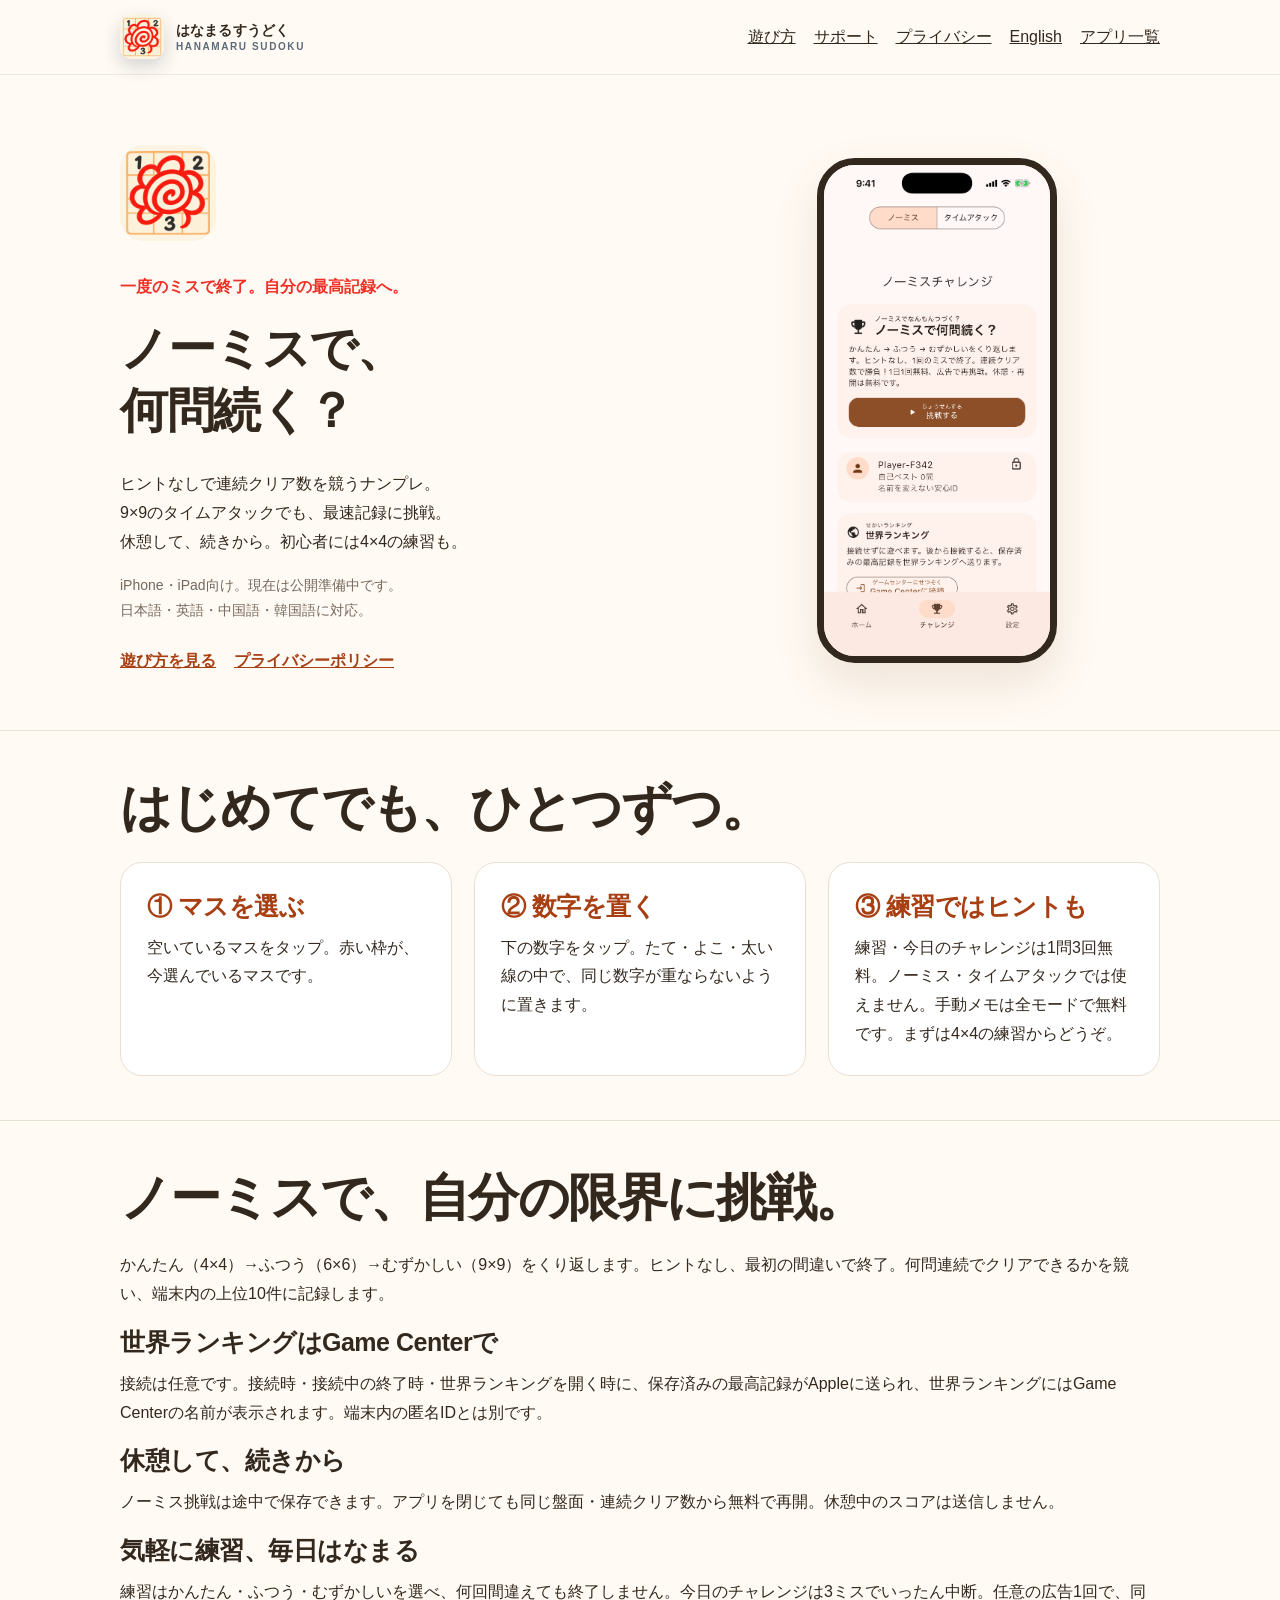
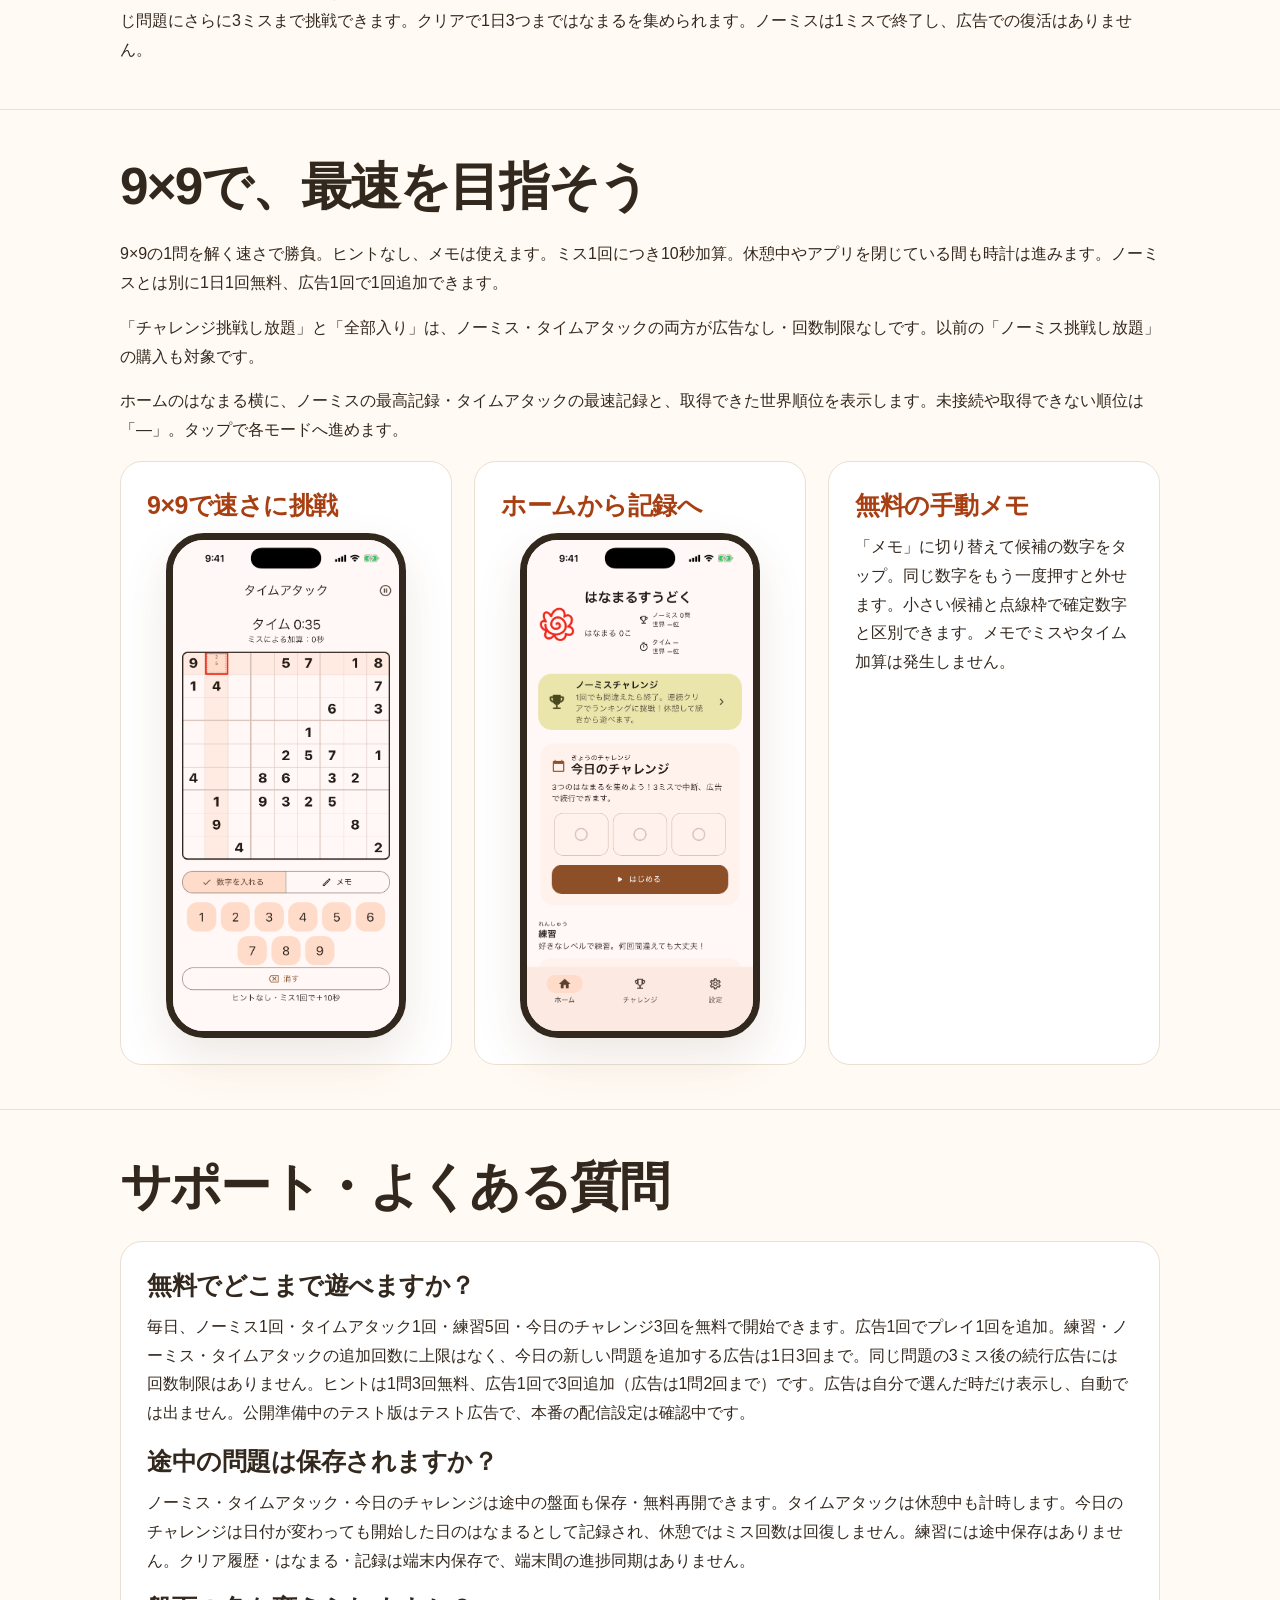
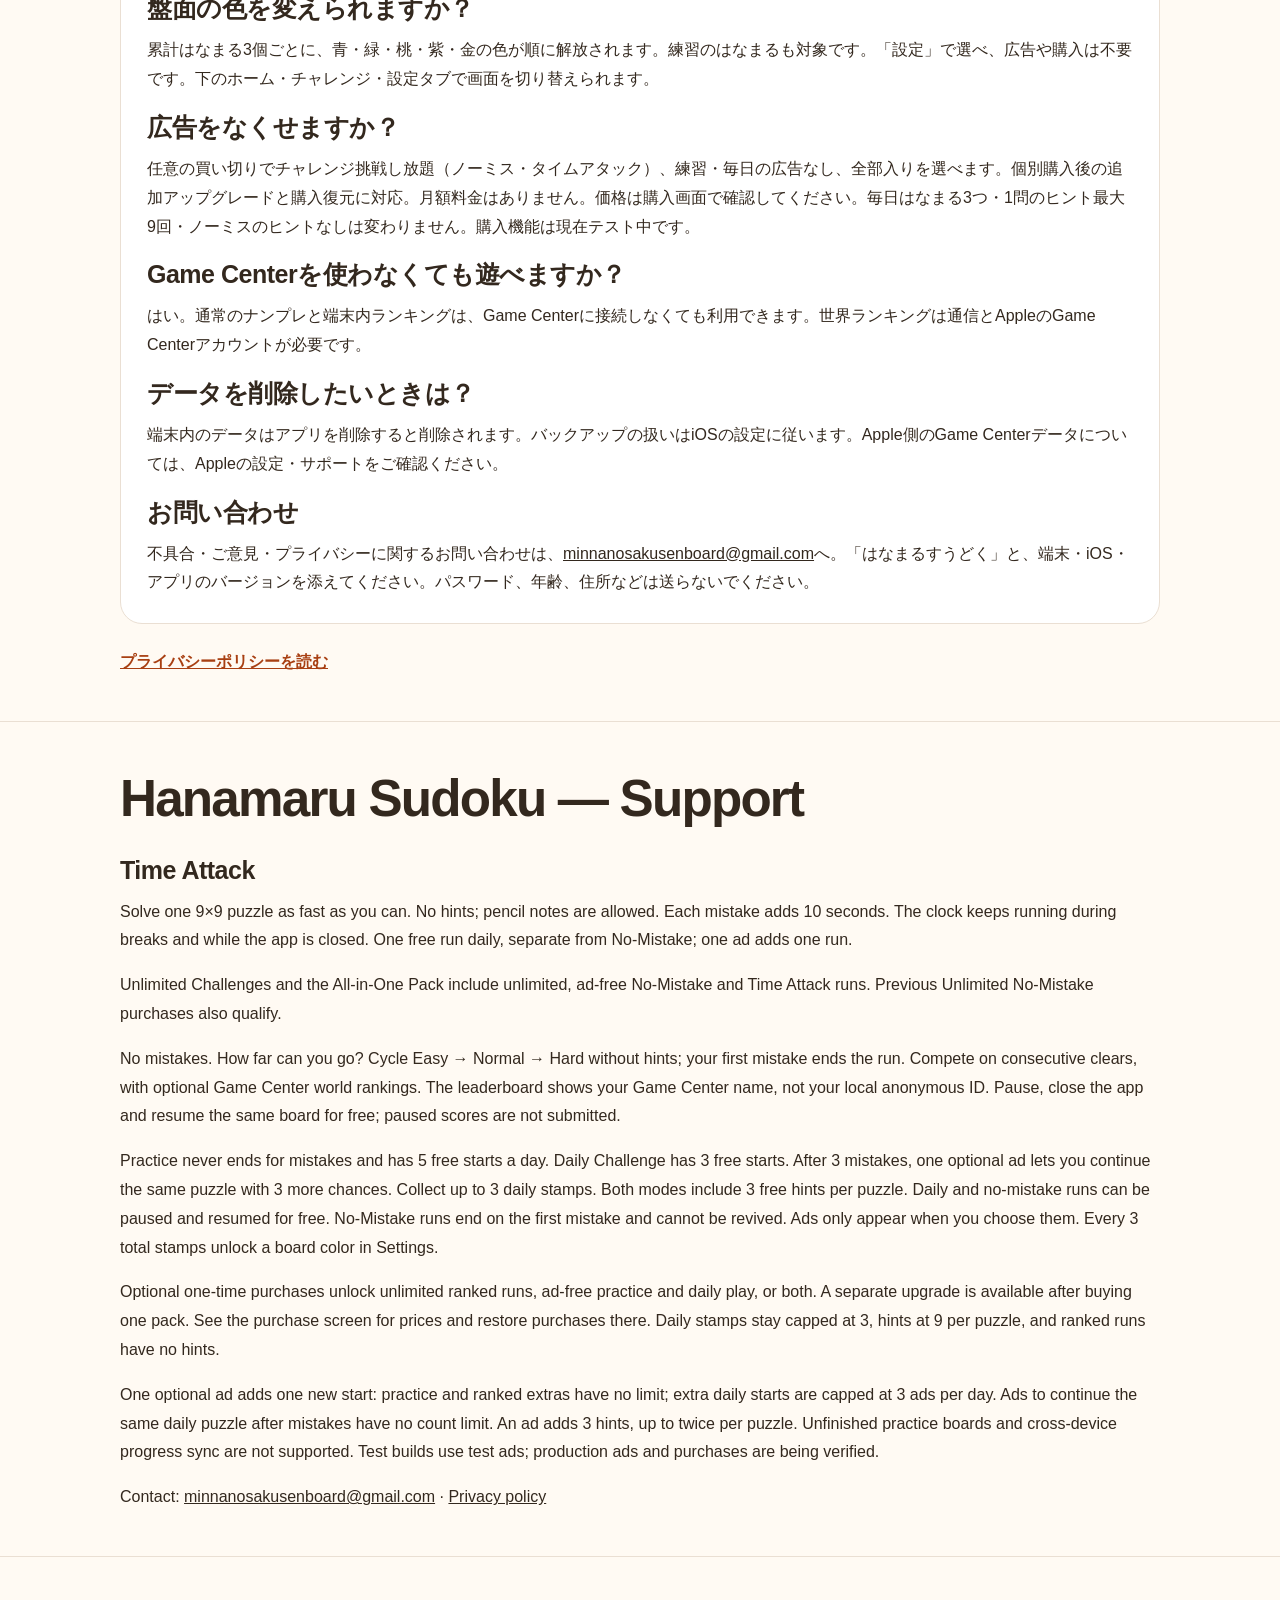
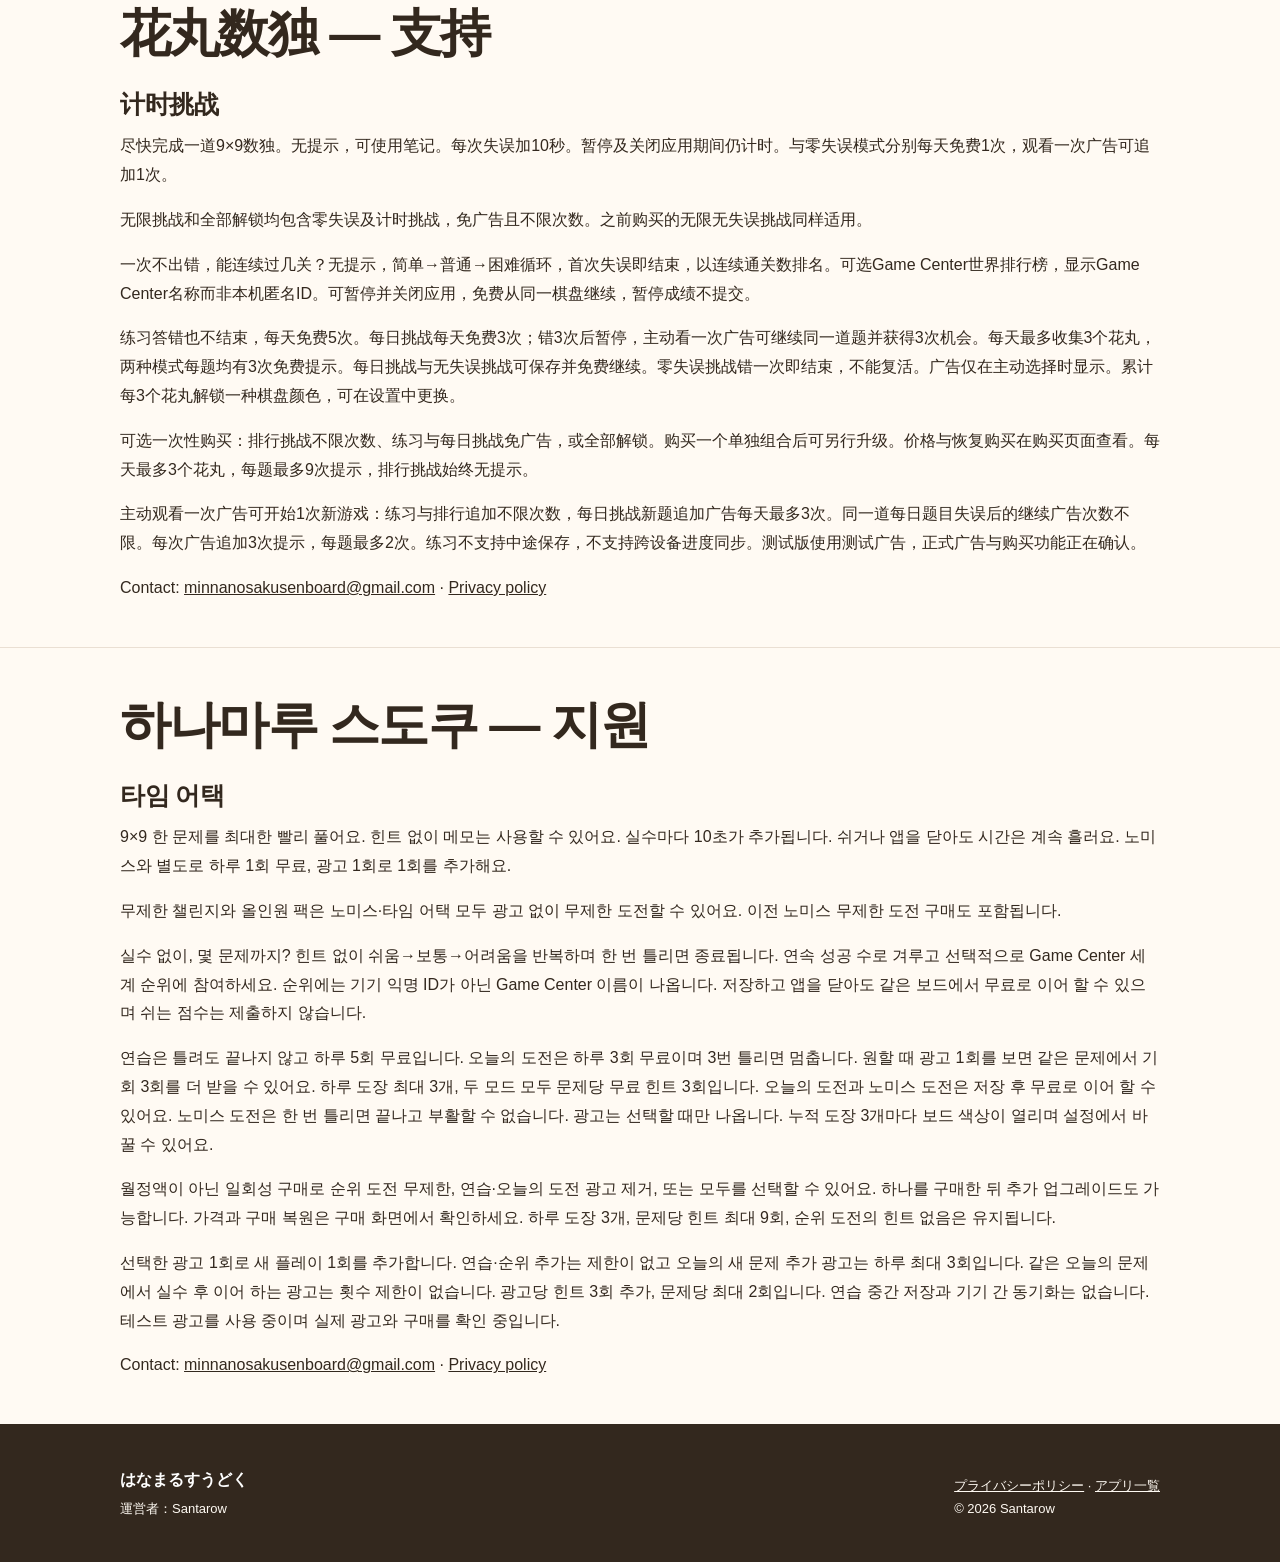
==== commit 0ab7400f: "Add Time Attack guide and refresh Sudoku screenshots" ====
--- a/hanamarusudoku/index.html
+++ b/hanamarusudoku/index.html
@@ -3,7 +3,7 @@
 <head>
   <meta charset="utf-8"><meta name="viewport" content="width=device-width,initial-scale=1">
   <title>はなまるすうどく | サポート</title>
-  <meta name="description" content="ノーミスで、何問続く？はなまるすうどくの遊び方、お問い合わせ、プライバシーポリシー。">
+  <meta name="description" content="ノーミスとタイムアタック。はなまるすうどくの遊び方、お問い合わせ、プライバシーポリシー。">
   <link rel="canonical" href="https://yysanta.github.io/support/hanamarusudoku/">
   <link rel="icon" href="../assets/images/hanamaru-app-icon.png">
   <link rel="stylesheet" href="../assets/site.css"><link rel="stylesheet" href="./site.css">
@@ -16,26 +16,27 @@
 </div></header>
 <main id="main-content">
 <section class="hero"><div class="container hero-layout">
-  <div><img class="hero-icon" src="../assets/images/hanamaru-app-icon.png" width="96" height="96" alt="はなまるすうどくのアイコン"><p class="tag">一度のミスで終了。自分の最高記録へ。</p><h1>ノーミスで、<br>何問続く？</h1><p>ヒントなしで連続クリア数を競うナンプレ。<br>休憩して、続きから。初心者には4×4の練習も。</p><p class="note">iPhone・iPad向け。現在は公開準備中です。<br>日本語・英語・中国語・韓国語に対応。</p><div class="links"><a href="#guide">遊び方を見る</a><a href="./privacy/">プライバシーポリシー</a></div></div>
+  <div><img class="hero-icon" src="../assets/images/hanamaru-app-icon.png" width="96" height="96" alt="はなまるすうどくのアイコン"><p class="tag">一度のミスで終了。自分の最高記録へ。</p><h1>ノーミスで、<br>何問続く？</h1><p>ヒントなしで連続クリア数を競うナンプレ。<br>9×9のタイムアタックでも、最速記録に挑戦。<br>休憩して、続きから。初心者には4×4の練習も。</p><p class="note">iPhone・iPad向け。現在は公開準備中です。<br>日本語・英語・中国語・韓国語に対応。</p><div class="links"><a href="#guide">遊び方を見る</a><a href="./privacy/">プライバシーポリシー</a></div></div>
   <img class="hero-screen" src="./images/challenge-ja.png" width="1206" height="2622" alt="はなまるすうどくの実際のノーミスチャレンジ画面">
 </div></section>
 <section class="section" id="guide"><div class="container"><h2>はじめてでも、ひとつずつ。</h2><div class="features">
 <article><h3>① マスを選ぶ</h3><p>空いているマスをタップ。赤い枠が、今選んでいるマスです。</p></article>
 <article><h3>② 数字を置く</h3><p>下の数字をタップ。たて・よこ・太い線の中で、同じ数字が重ならないように置きます。</p></article>
-<article><h3>③ 練習ではヒントも</h3><p>練習・今日のチャレンジは1問3回無料。ノーミスチャレンジでは使えません。まずは4×4の練習からどうぞ。</p></article>
+<article><h3>③ 練習ではヒントも</h3><p>練習・今日のチャレンジは1問3回無料。ノーミス・タイムアタックでは使えません。手動メモは全モードで無料です。まずは4×4の練習からどうぞ。</p></article>
 </div></div></section>
-<section class="section"><div class="container"><h2>ノーミスで、自分の限界に挑戦。</h2><p>かんたん（4×4）→ふつう（6×6）→むずかしい（9×9）をくり返します。ヒントなし、最初の間違いで終了。何問連続でクリアできるかを競い、端末内の上位10件に記録します。</p><h3>世界ランキングはGame Centerで</h3><p>接続は任意です。接続中に挑戦を終了すると、記録がAppleに送られ、世界ランキングにはGame Centerの名前が表示されます。端末内の匿名IDとは別です。</p><h3>休憩して、続きから</h3><p>ノーミス挑戦は途中で保存できます。アプリを閉じても同じ盤面・連続クリア数から無料で再開。休憩中のスコアは送信しません。</p><h3>気軽に練習、毎日はなまる</h3><p>練習はかんたん・ふつう・むずかしいを選べ、何回間違えても終了しません。今日のチャレンジは3ミスでいったん中断。任意の広告1回で、同じ問題にさらに3ミスまで挑戦できます。クリアで1日3つまではなまるを集められます。ノーミスは1ミスで終了し、広告での復活はありません。</p></div></section>
+<section class="section"><div class="container"><h2>ノーミスで、自分の限界に挑戦。</h2><p>かんたん（4×4）→ふつう（6×6）→むずかしい（9×9）をくり返します。ヒントなし、最初の間違いで終了。何問連続でクリアできるかを競い、端末内の上位10件に記録します。</p><h3>世界ランキングはGame Centerで</h3><p>接続は任意です。接続時・接続中の終了時・世界ランキングを開く時に、保存済みの最高記録がAppleに送られ、世界ランキングにはGame Centerの名前が表示されます。端末内の匿名IDとは別です。</p><h3>休憩して、続きから</h3><p>ノーミス挑戦は途中で保存できます。アプリを閉じても同じ盤面・連続クリア数から無料で再開。休憩中のスコアは送信しません。</p><h3>気軽に練習、毎日はなまる</h3><p>練習はかんたん・ふつう・むずかしいを選べ、何回間違えても終了しません。今日のチャレンジは3ミスでいったん中断。任意の広告1回で、同じ問題にさらに3ミスまで挑戦できます。クリアで1日3つまではなまるを集められます。ノーミスは1ミスで終了し、広告での復活はありません。</p></div></section>
+<section class="section" id="time-attack"><div class="container"><h2>9×9で、最速を目指そう</h2><p>9×9の1問を解く速さで勝負。ヒントなし、メモは使えます。ミス1回につき10秒加算。休憩中やアプリを閉じている間も時計は進みます。ノーミスとは別に1日1回無料、広告1回で1回追加できます。</p><p>「チャレンジ挑戦し放題」と「全部入り」は、ノーミス・タイムアタックの両方が広告なし・回数制限なしです。以前の「ノーミス挑戦し放題」の購入も対象です。</p><p>ホームのはなまる横に、ノーミスの最高記録・タイムアタックの最速記録と、取得できた世界順位を表示します。未接続や取得できない順位は「—」。タップで各モードへ進めます。</p><div class="features"><article><h3>9×9で速さに挑戦</h3><img class="hero-screen" src="./images/time-attack-ja.png" width="1206" height="2622" alt="実際のタイムアタック画面。計時、ミス加算、手動メモ"></article><article><h3>ホームから記録へ</h3><img class="hero-screen" src="./images/home-ja.png" width="1206" height="2622" alt="二つの記録を表示した実際のホーム画面"></article><article><h3>無料の手動メモ</h3><p>「メモ」に切り替えて候補の数字をタップ。同じ数字をもう一度押すと外せます。小さい候補と点線枠で確定数字と区別できます。メモでミスやタイム加算は発生しません。</p></article></div></div></section>
 <section class="section" id="support"><div class="container"><h2>サポート・よくある質問</h2><div class="help-box">
-<h3>無料でどこまで遊べますか？</h3><p>毎日、ノーミス1回・練習5回・今日のチャレンジ3回を無料で開始できます。広告1回でプレイ1回を追加。練習・ノーミスの追加回数に上限はなく、今日の新しい問題を追加する広告は1日3回まで。同じ問題の3ミス後の続行広告には回数制限はありません。ヒントは1問3回無料、広告1回で3回追加（広告は1問2回まで）です。広告は自分で選んだ時だけ表示し、自動では出ません。公開準備中のテスト版はテスト広告で、本番の配信設定は確認中です。</p>
-<h3>途中の問題は保存されますか？</h3><p>ノーミス挑戦と今日のチャレンジは途中の盤面も保存・無料再開できます。今日のチャレンジは日付が変わっても開始した日のはなまるとして記録され、休憩ではミス回数は回復しません。練習には途中保存はありません。クリア履歴・はなまる・記録は端末内保存で、端末間の進捗同期はありません。</p>
-<h3>盤面の色を変えられますか？</h3><p>累計はなまる3個ごとに、青・緑・桃・紫・金の色が順に解放されます。練習のはなまるも対象です。「設定」で選べ、広告や購入は不要です。下のホーム・ノーミス・設定タブで画面を切り替えられます。</p>
-<h3>広告をなくせますか？</h3><p>任意の買い切りでノーミス挑戦し放題、練習・毎日の広告なし、全部入りを選べます。個別購入後の追加アップグレードと購入復元に対応。月額料金はありません。価格は購入画面で確認してください。毎日はなまる3つ・1問のヒント最大9回・ノーミスのヒントなしは変わりません。購入機能は現在テスト中です。</p><h3>Game Centerを使わなくても遊べますか？</h3><p>はい。通常のナンプレと端末内ランキングは、Game Centerに接続しなくても利用できます。世界ランキングは通信とAppleのGame Centerアカウントが必要です。</p>
+<h3>無料でどこまで遊べますか？</h3><p>毎日、ノーミス1回・タイムアタック1回・練習5回・今日のチャレンジ3回を無料で開始できます。広告1回でプレイ1回を追加。練習・ノーミス・タイムアタックの追加回数に上限はなく、今日の新しい問題を追加する広告は1日3回まで。同じ問題の3ミス後の続行広告には回数制限はありません。ヒントは1問3回無料、広告1回で3回追加（広告は1問2回まで）です。広告は自分で選んだ時だけ表示し、自動では出ません。公開準備中のテスト版はテスト広告で、本番の配信設定は確認中です。</p>
+<h3>途中の問題は保存されますか？</h3><p>ノーミス・タイムアタック・今日のチャレンジは途中の盤面も保存・無料再開できます。タイムアタックは休憩中も計時します。今日のチャレンジは日付が変わっても開始した日のはなまるとして記録され、休憩ではミス回数は回復しません。練習には途中保存はありません。クリア履歴・はなまる・記録は端末内保存で、端末間の進捗同期はありません。</p>
+<h3>盤面の色を変えられますか？</h3><p>累計はなまる3個ごとに、青・緑・桃・紫・金の色が順に解放されます。練習のはなまるも対象です。「設定」で選べ、広告や購入は不要です。下のホーム・チャレンジ・設定タブで画面を切り替えられます。</p>
+<h3>広告をなくせますか？</h3><p>任意の買い切りでチャレンジ挑戦し放題（ノーミス・タイムアタック）、練習・毎日の広告なし、全部入りを選べます。個別購入後の追加アップグレードと購入復元に対応。月額料金はありません。価格は購入画面で確認してください。毎日はなまる3つ・1問のヒント最大9回・ノーミスのヒントなしは変わりません。購入機能は現在テスト中です。</p><h3>Game Centerを使わなくても遊べますか？</h3><p>はい。通常のナンプレと端末内ランキングは、Game Centerに接続しなくても利用できます。世界ランキングは通信とAppleのGame Centerアカウントが必要です。</p>
 <h3>データを削除したいときは？</h3><p>端末内のデータはアプリを削除すると削除されます。バックアップの扱いはiOSの設定に従います。Apple側のGame Centerデータについては、Appleの設定・サポートをご確認ください。</p>
 <h3>お問い合わせ</h3><p>不具合・ご意見・プライバシーに関するお問い合わせは、<a href="mailto:minnanosakusenboard@gmail.com?subject=Hanamaru%20Sudoku%20Support">minnanosakusenboard@gmail.com</a>へ。「はなまるすうどく」と、端末・iOS・アプリのバージョンを添えてください。パスワード、年齢、住所などは送らないでください。</p>
 </div><div class="links"><a href="./privacy/">プライバシーポリシーを読む</a></div></div></section>
-<section class="section" id="english" lang="en"><div class="container"><h2>Hanamaru Sudoku — Support</h2><p>No mistakes. How far can you go? Cycle Easy → Normal → Hard without hints; your first mistake ends the run. Compete on consecutive clears, with optional Game Center world rankings. The leaderboard shows your Game Center name, not your local anonymous ID. Pause, close the app and resume the same board for free; paused scores are not submitted.</p><p>Practice never ends for mistakes and has 5 free starts a day. Daily Challenge has 3 free starts. After 3 mistakes, one optional ad lets you continue the same puzzle with 3 more chances. Collect up to 3 daily stamps. Both modes include 3 free hints per puzzle. Daily and no-mistake runs can be paused and resumed for free. Ranked runs end on the first mistake and cannot be revived. Ads only appear when you choose them. Every 3 total stamps unlock a board color in Settings.</p><p>Optional one-time purchases unlock unlimited ranked runs, ad-free practice and daily play, or both. A separate upgrade is available after buying one pack. See the purchase screen for prices and restore purchases there. Daily stamps stay capped at 3, hints at 9 per puzzle, and ranked runs have no hints.</p><p>One optional ad adds one new start: practice and ranked extras have no limit; extra daily starts are capped at 3 ads per day. Ads to continue the same daily puzzle after mistakes have no count limit. An ad adds 3 hints, up to twice per puzzle. Unfinished practice boards and cross-device progress sync are not supported. Test builds use test ads; production ads and purchases are being verified.</p><p>Contact: <a href="mailto:minnanosakusenboard@gmail.com">minnanosakusenboard@gmail.com</a> · <a href="./privacy/#en">Privacy policy</a></p></div></section>
-<section class="section" id="chinese" lang="zh-Hans"><div class="container"><h2>花丸数独 — 支持</h2><p>一次不出错，能连续过几关？无提示，简单→普通→困难循环，首次失误即结束，以连续通关数排名。可选Game Center世界排行榜，显示Game Center名称而非本机匿名ID。可暂停并关闭应用，免费从同一棋盘继续，暂停成绩不提交。</p><p>练习答错也不结束，每天免费5次。每日挑战每天免费3次；错3次后暂停，主动看一次广告可继续同一道题并获得3次机会。每天最多收集3个花丸，两种模式每题均有3次免费提示。每日挑战与无失误挑战可保存并免费继续。排行挑战错一次即结束，不能复活。广告仅在主动选择时显示。累计每3个花丸解锁一种棋盘颜色，可在设置中更换。</p><p>可选一次性购买：排行挑战不限次数、练习与每日挑战免广告，或全部解锁。购买一个单独组合后可另行升级。价格与恢复购买在购买页面查看。每天最多3个花丸，每题最多9次提示，排行挑战始终无提示。</p><p>主动观看一次广告可开始1次新游戏：练习与排行追加不限次数，每日挑战新题追加广告每天最多3次。同一道每日题目失误后的继续广告次数不限。每次广告追加3次提示，每题最多2次。练习不支持中途保存，不支持跨设备进度同步。测试版使用测试广告，正式广告与购买功能正在确认。</p><p>Contact: <a href="mailto:minnanosakusenboard@gmail.com">minnanosakusenboard@gmail.com</a> · <a href="./privacy/#zh">Privacy policy</a></p></div></section>
-<section class="section" id="korean" lang="ko"><div class="container"><h2>하나마루 스도쿠 — 지원</h2><p>실수 없이, 몇 문제까지? 힌트 없이 쉬움→보통→어려움을 반복하며 한 번 틀리면 종료됩니다. 연속 성공 수로 겨루고 선택적으로 Game Center 세계 순위에 참여하세요. 순위에는 기기 익명 ID가 아닌 Game Center 이름이 나옵니다. 저장하고 앱을 닫아도 같은 보드에서 무료로 이어 할 수 있으며 쉬는 점수는 제출하지 않습니다.</p><p>연습은 틀려도 끝나지 않고 하루 5회 무료입니다. 오늘의 도전은 하루 3회 무료이며 3번 틀리면 멈춥니다. 원할 때 광고 1회를 보면 같은 문제에서 기회 3회를 더 받을 수 있어요. 하루 도장 최대 3개, 두 모드 모두 문제당 무료 힌트 3회입니다. 오늘의 도전과 노미스 도전은 저장 후 무료로 이어 할 수 있어요. 순위 도전은 한 번 틀리면 끝나고 부활할 수 없습니다. 광고는 선택할 때만 나옵니다. 누적 도장 3개마다 보드 색상이 열리며 설정에서 바꿀 수 있어요.</p><p>월정액이 아닌 일회성 구매로 순위 도전 무제한, 연습·오늘의 도전 광고 제거, 또는 모두를 선택할 수 있어요. 하나를 구매한 뒤 추가 업그레이드도 가능합니다. 가격과 구매 복원은 구매 화면에서 확인하세요. 하루 도장 3개, 문제당 힌트 최대 9회, 순위 도전의 힌트 없음은 유지됩니다.</p><p>선택한 광고 1회로 새 플레이 1회를 추가합니다. 연습·순위 추가는 제한이 없고 오늘의 새 문제 추가 광고는 하루 최대 3회입니다. 같은 오늘의 문제에서 실수 후 이어 하는 광고는 횟수 제한이 없습니다. 광고당 힌트 3회 추가, 문제당 최대 2회입니다. 연습 중간 저장과 기기 간 동기화는 없습니다. 테스트 광고를 사용 중이며 실제 광고와 구매를 확인 중입니다.</p><p>Contact: <a href="mailto:minnanosakusenboard@gmail.com">minnanosakusenboard@gmail.com</a> · <a href="./privacy/#ko">Privacy policy</a></p></div></section>
+<section class="section" id="english" lang="en"><div class="container"><h2>Hanamaru Sudoku — Support</h2><h3>Time Attack</h3><p>Solve one 9×9 puzzle as fast as you can. No hints; pencil notes are allowed. Each mistake adds 10 seconds. The clock keeps running during breaks and while the app is closed. One free run daily, separate from No-Mistake; one ad adds one run.</p><p>Unlimited Challenges and the All-in-One Pack include unlimited, ad-free No-Mistake and Time Attack runs. Previous Unlimited No-Mistake purchases also qualify.</p><p>No mistakes. How far can you go? Cycle Easy → Normal → Hard without hints; your first mistake ends the run. Compete on consecutive clears, with optional Game Center world rankings. The leaderboard shows your Game Center name, not your local anonymous ID. Pause, close the app and resume the same board for free; paused scores are not submitted.</p><p>Practice never ends for mistakes and has 5 free starts a day. Daily Challenge has 3 free starts. After 3 mistakes, one optional ad lets you continue the same puzzle with 3 more chances. Collect up to 3 daily stamps. Both modes include 3 free hints per puzzle. Daily and no-mistake runs can be paused and resumed for free. No-Mistake runs end on the first mistake and cannot be revived. Ads only appear when you choose them. Every 3 total stamps unlock a board color in Settings.</p><p>Optional one-time purchases unlock unlimited ranked runs, ad-free practice and daily play, or both. A separate upgrade is available after buying one pack. See the purchase screen for prices and restore purchases there. Daily stamps stay capped at 3, hints at 9 per puzzle, and ranked runs have no hints.</p><p>One optional ad adds one new start: practice and ranked extras have no limit; extra daily starts are capped at 3 ads per day. Ads to continue the same daily puzzle after mistakes have no count limit. An ad adds 3 hints, up to twice per puzzle. Unfinished practice boards and cross-device progress sync are not supported. Test builds use test ads; production ads and purchases are being verified.</p><p>Contact: <a href="mailto:minnanosakusenboard@gmail.com">minnanosakusenboard@gmail.com</a> · <a href="./privacy/#en">Privacy policy</a></p></div></section>
+<section class="section" id="chinese" lang="zh-Hans"><div class="container"><h2>花丸数独 — 支持</h2><h3>计时挑战</h3><p>尽快完成一道9×9数独。无提示，可使用笔记。每次失误加10秒。暂停及关闭应用期间仍计时。与零失误模式分别每天免费1次，观看一次广告可追加1次。</p><p>无限挑战和全部解锁均包含零失误及计时挑战，免广告且不限次数。之前购买的无限无失误挑战同样适用。</p><p>一次不出错，能连续过几关？无提示，简单→普通→困难循环，首次失误即结束，以连续通关数排名。可选Game Center世界排行榜，显示Game Center名称而非本机匿名ID。可暂停并关闭应用，免费从同一棋盘继续，暂停成绩不提交。</p><p>练习答错也不结束，每天免费5次。每日挑战每天免费3次；错3次后暂停，主动看一次广告可继续同一道题并获得3次机会。每天最多收集3个花丸，两种模式每题均有3次免费提示。每日挑战与无失误挑战可保存并免费继续。零失误挑战错一次即结束，不能复活。广告仅在主动选择时显示。累计每3个花丸解锁一种棋盘颜色，可在设置中更换。</p><p>可选一次性购买：排行挑战不限次数、练习与每日挑战免广告，或全部解锁。购买一个单独组合后可另行升级。价格与恢复购买在购买页面查看。每天最多3个花丸，每题最多9次提示，排行挑战始终无提示。</p><p>主动观看一次广告可开始1次新游戏：练习与排行追加不限次数，每日挑战新题追加广告每天最多3次。同一道每日题目失误后的继续广告次数不限。每次广告追加3次提示，每题最多2次。练习不支持中途保存，不支持跨设备进度同步。测试版使用测试广告，正式广告与购买功能正在确认。</p><p>Contact: <a href="mailto:minnanosakusenboard@gmail.com">minnanosakusenboard@gmail.com</a> · <a href="./privacy/#zh">Privacy policy</a></p></div></section>
+<section class="section" id="korean" lang="ko"><div class="container"><h2>하나마루 스도쿠 — 지원</h2><h3>타임 어택</h3><p>9×9 한 문제를 최대한 빨리 풀어요. 힌트 없이 메모는 사용할 수 있어요. 실수마다 10초가 추가됩니다. 쉬거나 앱을 닫아도 시간은 계속 흘러요. 노미스와 별도로 하루 1회 무료, 광고 1회로 1회를 추가해요.</p><p>무제한 챌린지와 올인원 팩은 노미스·타임 어택 모두 광고 없이 무제한 도전할 수 있어요. 이전 노미스 무제한 도전 구매도 포함됩니다.</p><p>실수 없이, 몇 문제까지? 힌트 없이 쉬움→보통→어려움을 반복하며 한 번 틀리면 종료됩니다. 연속 성공 수로 겨루고 선택적으로 Game Center 세계 순위에 참여하세요. 순위에는 기기 익명 ID가 아닌 Game Center 이름이 나옵니다. 저장하고 앱을 닫아도 같은 보드에서 무료로 이어 할 수 있으며 쉬는 점수는 제출하지 않습니다.</p><p>연습은 틀려도 끝나지 않고 하루 5회 무료입니다. 오늘의 도전은 하루 3회 무료이며 3번 틀리면 멈춥니다. 원할 때 광고 1회를 보면 같은 문제에서 기회 3회를 더 받을 수 있어요. 하루 도장 최대 3개, 두 모드 모두 문제당 무료 힌트 3회입니다. 오늘의 도전과 노미스 도전은 저장 후 무료로 이어 할 수 있어요. 노미스 도전은 한 번 틀리면 끝나고 부활할 수 없습니다. 광고는 선택할 때만 나옵니다. 누적 도장 3개마다 보드 색상이 열리며 설정에서 바꿀 수 있어요.</p><p>월정액이 아닌 일회성 구매로 순위 도전 무제한, 연습·오늘의 도전 광고 제거, 또는 모두를 선택할 수 있어요. 하나를 구매한 뒤 추가 업그레이드도 가능합니다. 가격과 구매 복원은 구매 화면에서 확인하세요. 하루 도장 3개, 문제당 힌트 최대 9회, 순위 도전의 힌트 없음은 유지됩니다.</p><p>선택한 광고 1회로 새 플레이 1회를 추가합니다. 연습·순위 추가는 제한이 없고 오늘의 새 문제 추가 광고는 하루 최대 3회입니다. 같은 오늘의 문제에서 실수 후 이어 하는 광고는 횟수 제한이 없습니다. 광고당 힌트 3회 추가, 문제당 최대 2회입니다. 연습 중간 저장과 기기 간 동기화는 없습니다. 테스트 광고를 사용 중이며 실제 광고와 구매를 확인 중입니다.</p><p>Contact: <a href="mailto:minnanosakusenboard@gmail.com">minnanosakusenboard@gmail.com</a> · <a href="./privacy/#ko">Privacy policy</a></p></div></section>
 </main>
 <footer class="site-footer"><div class="container footer-inner"><div><p class="footer-brand">はなまるすうどく</p><p>運営者：Santarow</p></div><div><a href="./privacy/">プライバシーポリシー</a> · <a href="../">アプリ一覧</a><p>© 2026 Santarow</p></div></div></footer>
 </body></html>
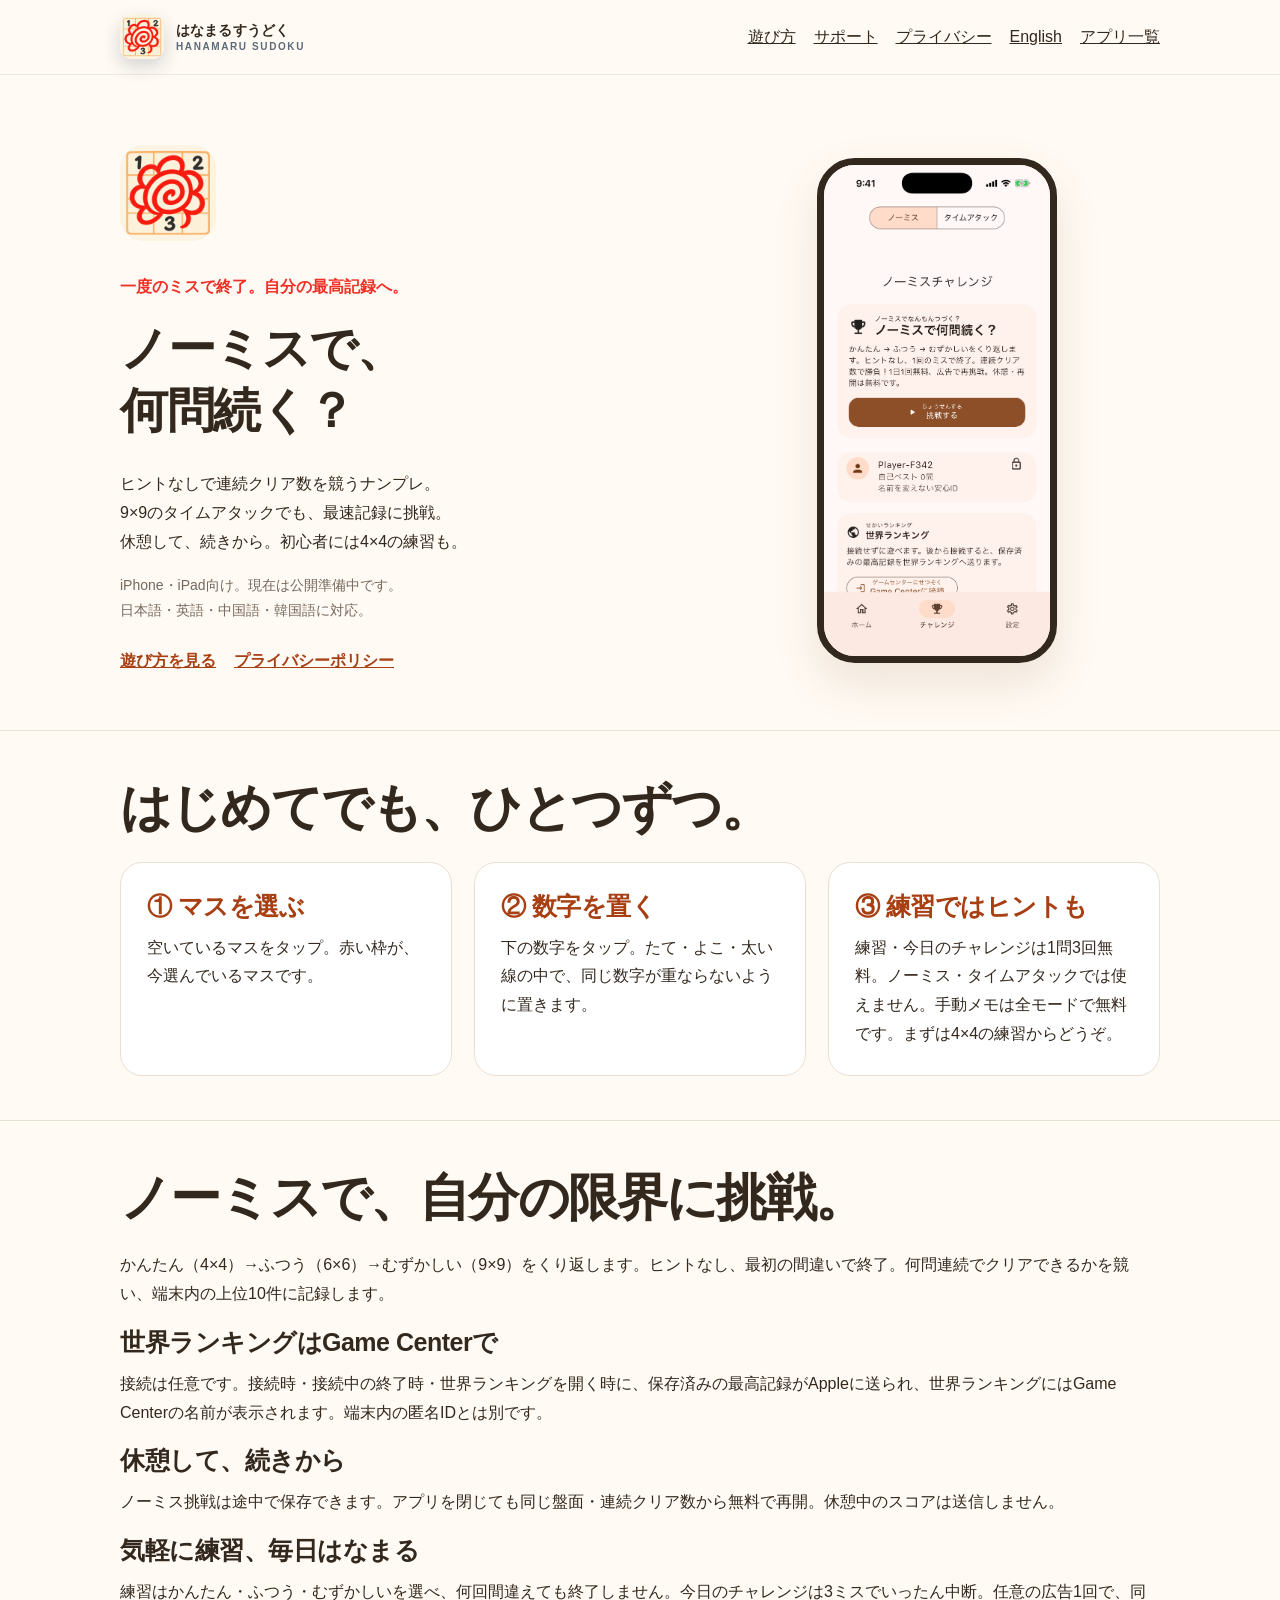
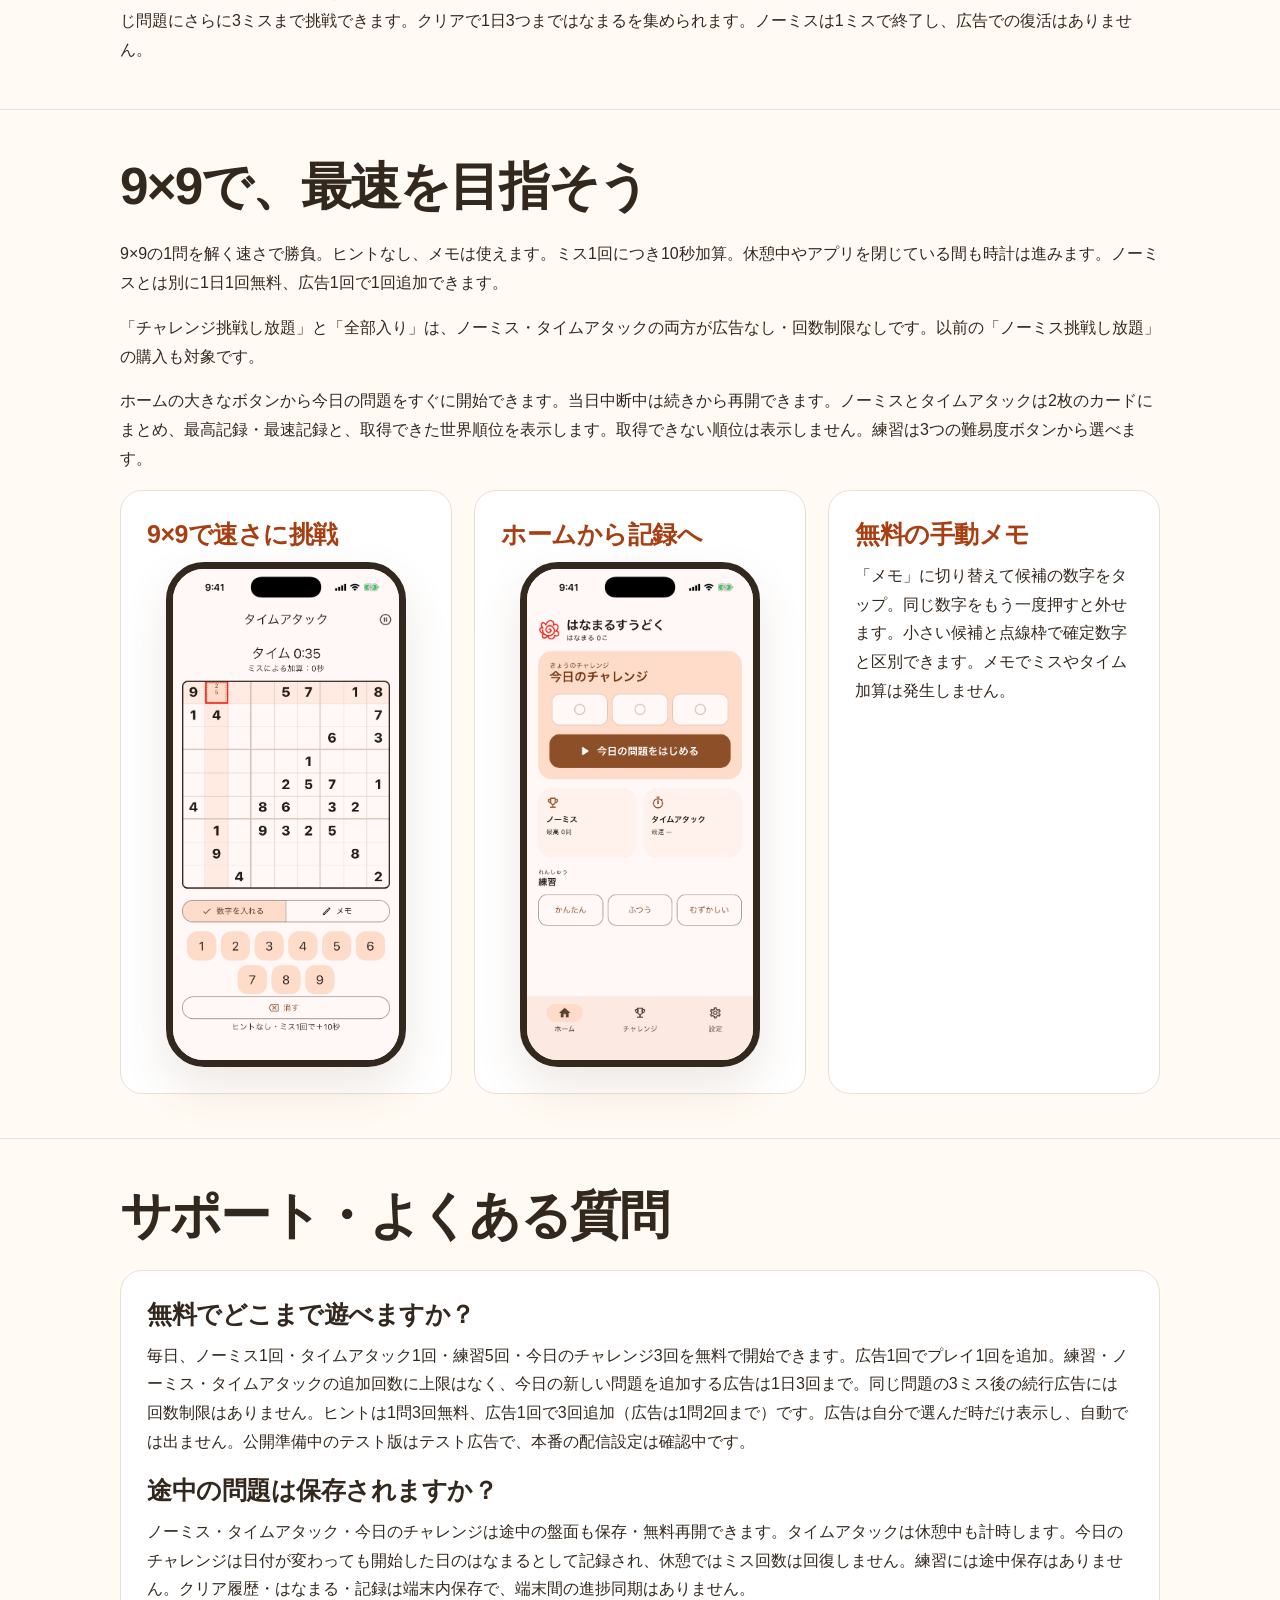
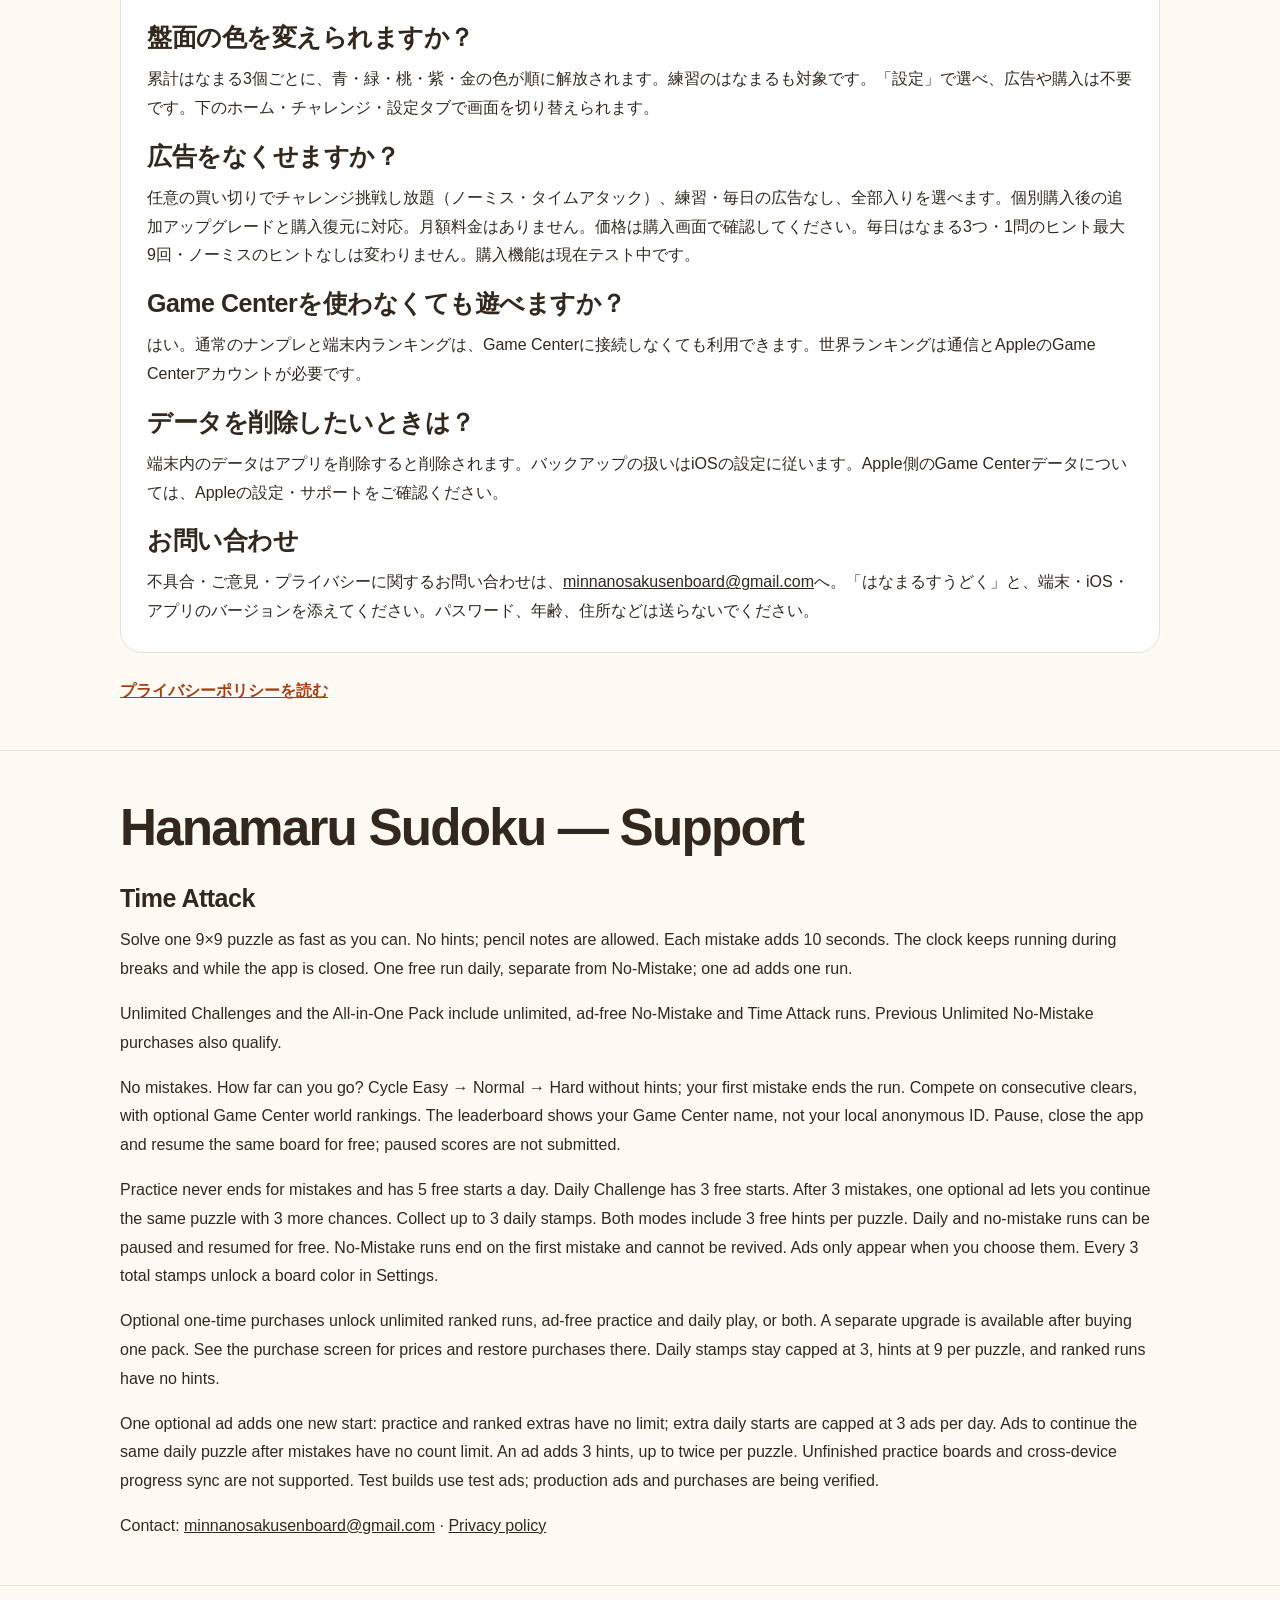
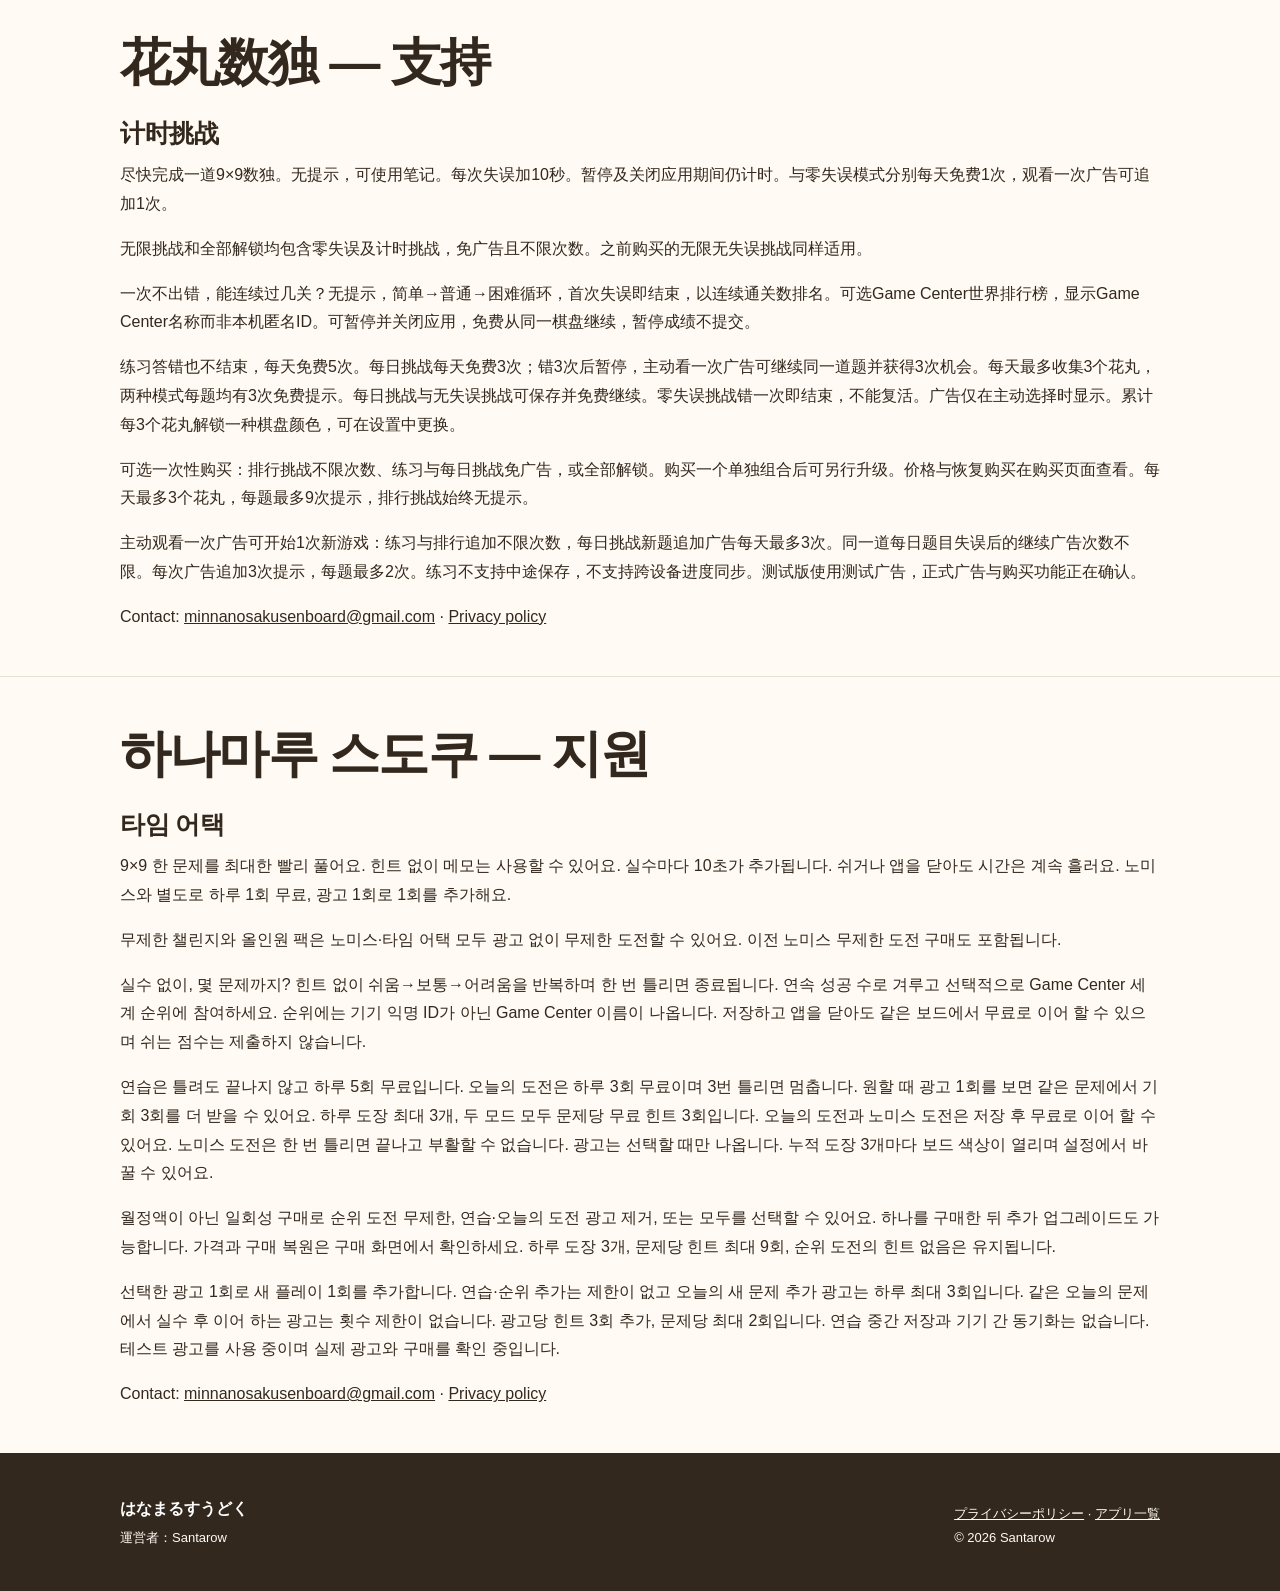
==== commit 741c549f: "Refresh home screen image and simplify play guidance" ====
--- a/hanamarusudoku/index.html
+++ b/hanamarusudoku/index.html
@@ -25,7 +25,7 @@
 <article><h3>③ 練習ではヒントも</h3><p>練習・今日のチャレンジは1問3回無料。ノーミス・タイムアタックでは使えません。手動メモは全モードで無料です。まずは4×4の練習からどうぞ。</p></article>
 </div></div></section>
 <section class="section"><div class="container"><h2>ノーミスで、自分の限界に挑戦。</h2><p>かんたん（4×4）→ふつう（6×6）→むずかしい（9×9）をくり返します。ヒントなし、最初の間違いで終了。何問連続でクリアできるかを競い、端末内の上位10件に記録します。</p><h3>世界ランキングはGame Centerで</h3><p>接続は任意です。接続時・接続中の終了時・世界ランキングを開く時に、保存済みの最高記録がAppleに送られ、世界ランキングにはGame Centerの名前が表示されます。端末内の匿名IDとは別です。</p><h3>休憩して、続きから</h3><p>ノーミス挑戦は途中で保存できます。アプリを閉じても同じ盤面・連続クリア数から無料で再開。休憩中のスコアは送信しません。</p><h3>気軽に練習、毎日はなまる</h3><p>練習はかんたん・ふつう・むずかしいを選べ、何回間違えても終了しません。今日のチャレンジは3ミスでいったん中断。任意の広告1回で、同じ問題にさらに3ミスまで挑戦できます。クリアで1日3つまではなまるを集められます。ノーミスは1ミスで終了し、広告での復活はありません。</p></div></section>
-<section class="section" id="time-attack"><div class="container"><h2>9×9で、最速を目指そう</h2><p>9×9の1問を解く速さで勝負。ヒントなし、メモは使えます。ミス1回につき10秒加算。休憩中やアプリを閉じている間も時計は進みます。ノーミスとは別に1日1回無料、広告1回で1回追加できます。</p><p>「チャレンジ挑戦し放題」と「全部入り」は、ノーミス・タイムアタックの両方が広告なし・回数制限なしです。以前の「ノーミス挑戦し放題」の購入も対象です。</p><p>ホームのはなまる横に、ノーミスの最高記録・タイムアタックの最速記録と、取得できた世界順位を表示します。未接続や取得できない順位は「—」。タップで各モードへ進めます。</p><div class="features"><article><h3>9×9で速さに挑戦</h3><img class="hero-screen" src="./images/time-attack-ja.png" width="1206" height="2622" alt="実際のタイムアタック画面。計時、ミス加算、手動メモ"></article><article><h3>ホームから記録へ</h3><img class="hero-screen" src="./images/home-ja.png" width="1206" height="2622" alt="二つの記録を表示した実際のホーム画面"></article><article><h3>無料の手動メモ</h3><p>「メモ」に切り替えて候補の数字をタップ。同じ数字をもう一度押すと外せます。小さい候補と点線枠で確定数字と区別できます。メモでミスやタイム加算は発生しません。</p></article></div></div></section>
+<section class="section" id="time-attack"><div class="container"><h2>9×9で、最速を目指そう</h2><p>9×9の1問を解く速さで勝負。ヒントなし、メモは使えます。ミス1回につき10秒加算。休憩中やアプリを閉じている間も時計は進みます。ノーミスとは別に1日1回無料、広告1回で1回追加できます。</p><p>「チャレンジ挑戦し放題」と「全部入り」は、ノーミス・タイムアタックの両方が広告なし・回数制限なしです。以前の「ノーミス挑戦し放題」の購入も対象です。</p><p>ホームの大きなボタンから今日の問題をすぐに開始できます。当日中断中は続きから再開できます。ノーミスとタイムアタックは2枚のカードにまとめ、最高記録・最速記録と、取得できた世界順位を表示します。取得できない順位は表示しません。練習は3つの難易度ボタンから選べます。</p><div class="features"><article><h3>9×9で速さに挑戦</h3><img class="hero-screen" src="./images/time-attack-ja.png" width="1206" height="2622" alt="実際のタイムアタック画面。計時、ミス加算、手動メモ"></article><article><h3>ホームから記録へ</h3><img class="hero-screen" src="./images/home-ja.png" width="1206" height="2622" alt="二つの記録を表示した実際のホーム画面"></article><article><h3>無料の手動メモ</h3><p>「メモ」に切り替えて候補の数字をタップ。同じ数字をもう一度押すと外せます。小さい候補と点線枠で確定数字と区別できます。メモでミスやタイム加算は発生しません。</p></article></div></div></section>
 <section class="section" id="support"><div class="container"><h2>サポート・よくある質問</h2><div class="help-box">
 <h3>無料でどこまで遊べますか？</h3><p>毎日、ノーミス1回・タイムアタック1回・練習5回・今日のチャレンジ3回を無料で開始できます。広告1回でプレイ1回を追加。練習・ノーミス・タイムアタックの追加回数に上限はなく、今日の新しい問題を追加する広告は1日3回まで。同じ問題の3ミス後の続行広告には回数制限はありません。ヒントは1問3回無料、広告1回で3回追加（広告は1問2回まで）です。広告は自分で選んだ時だけ表示し、自動では出ません。公開準備中のテスト版はテスト広告で、本番の配信設定は確認中です。</p>
 <h3>途中の問題は保存されますか？</h3><p>ノーミス・タイムアタック・今日のチャレンジは途中の盤面も保存・無料再開できます。タイムアタックは休憩中も計時します。今日のチャレンジは日付が変わっても開始した日のはなまるとして記録され、休憩ではミス回数は回復しません。練習には途中保存はありません。クリア履歴・はなまる・記録は端末内保存で、端末間の進捗同期はありません。</p>
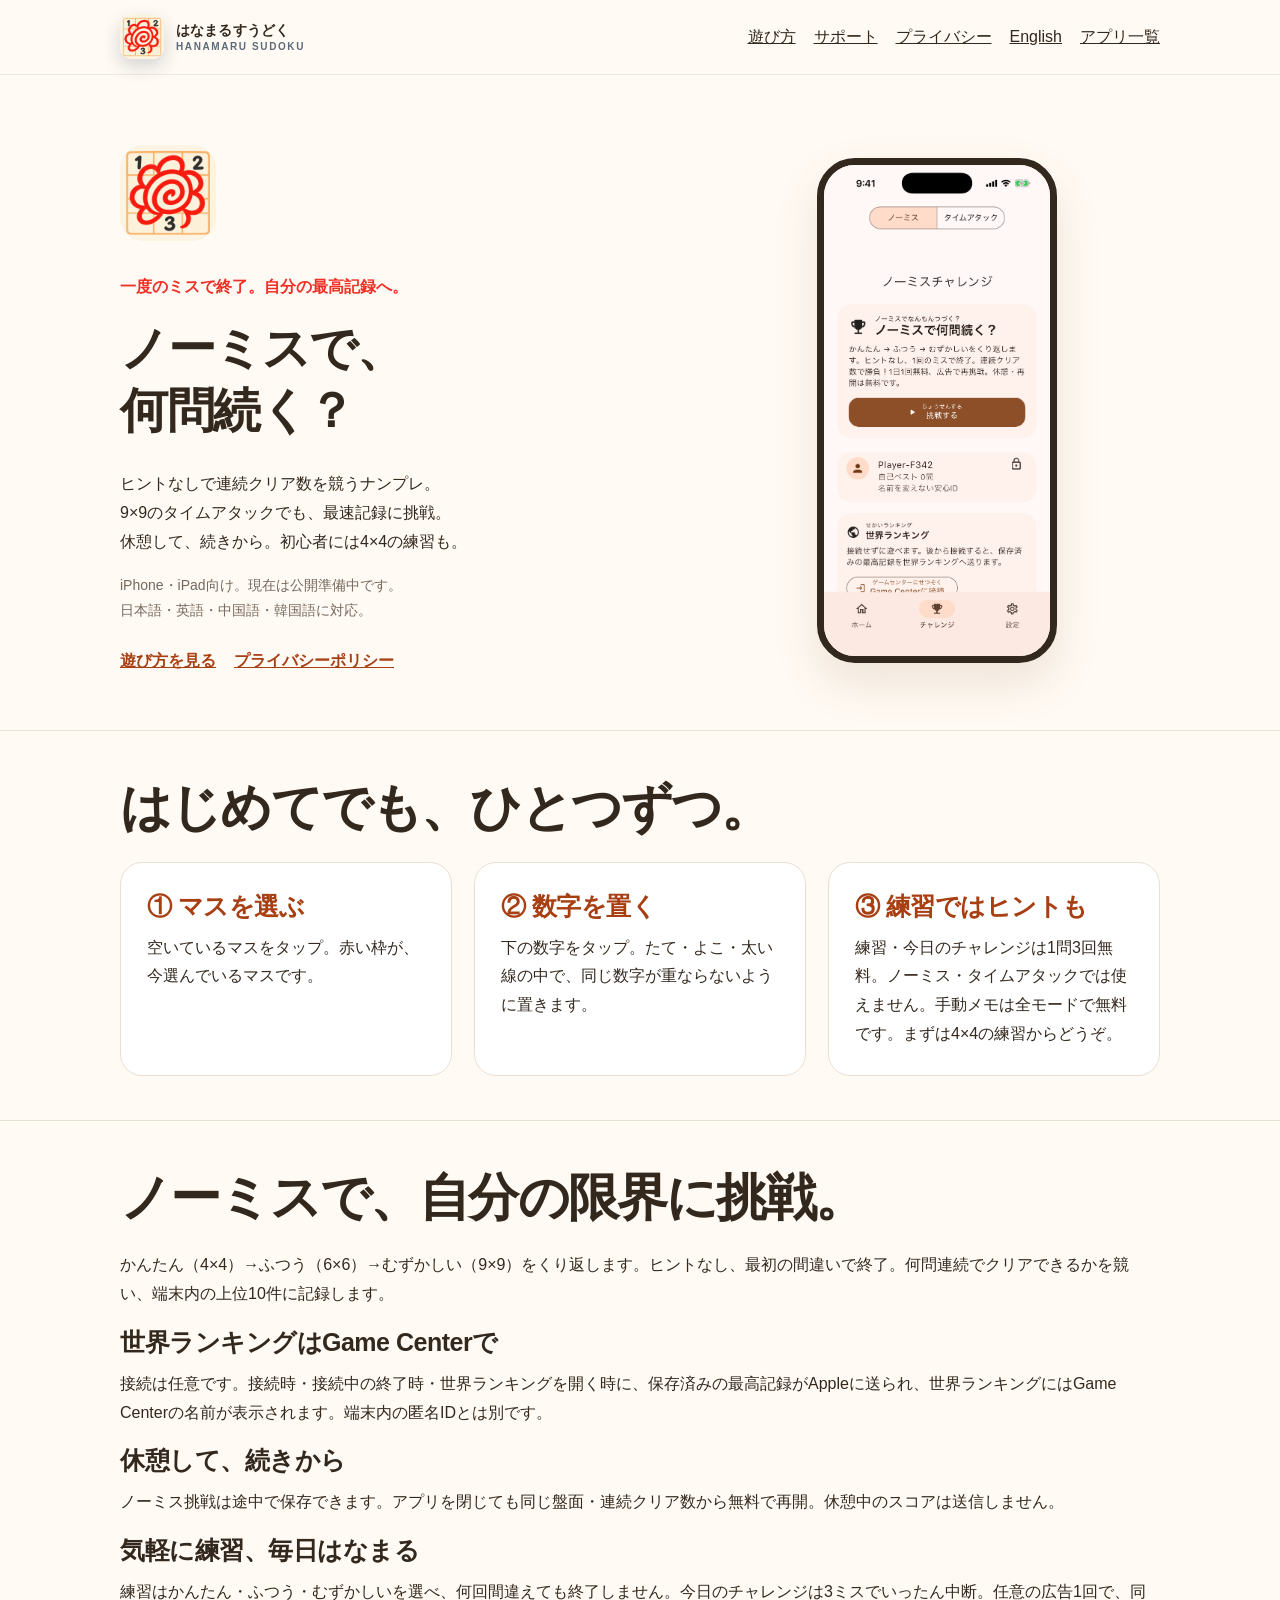
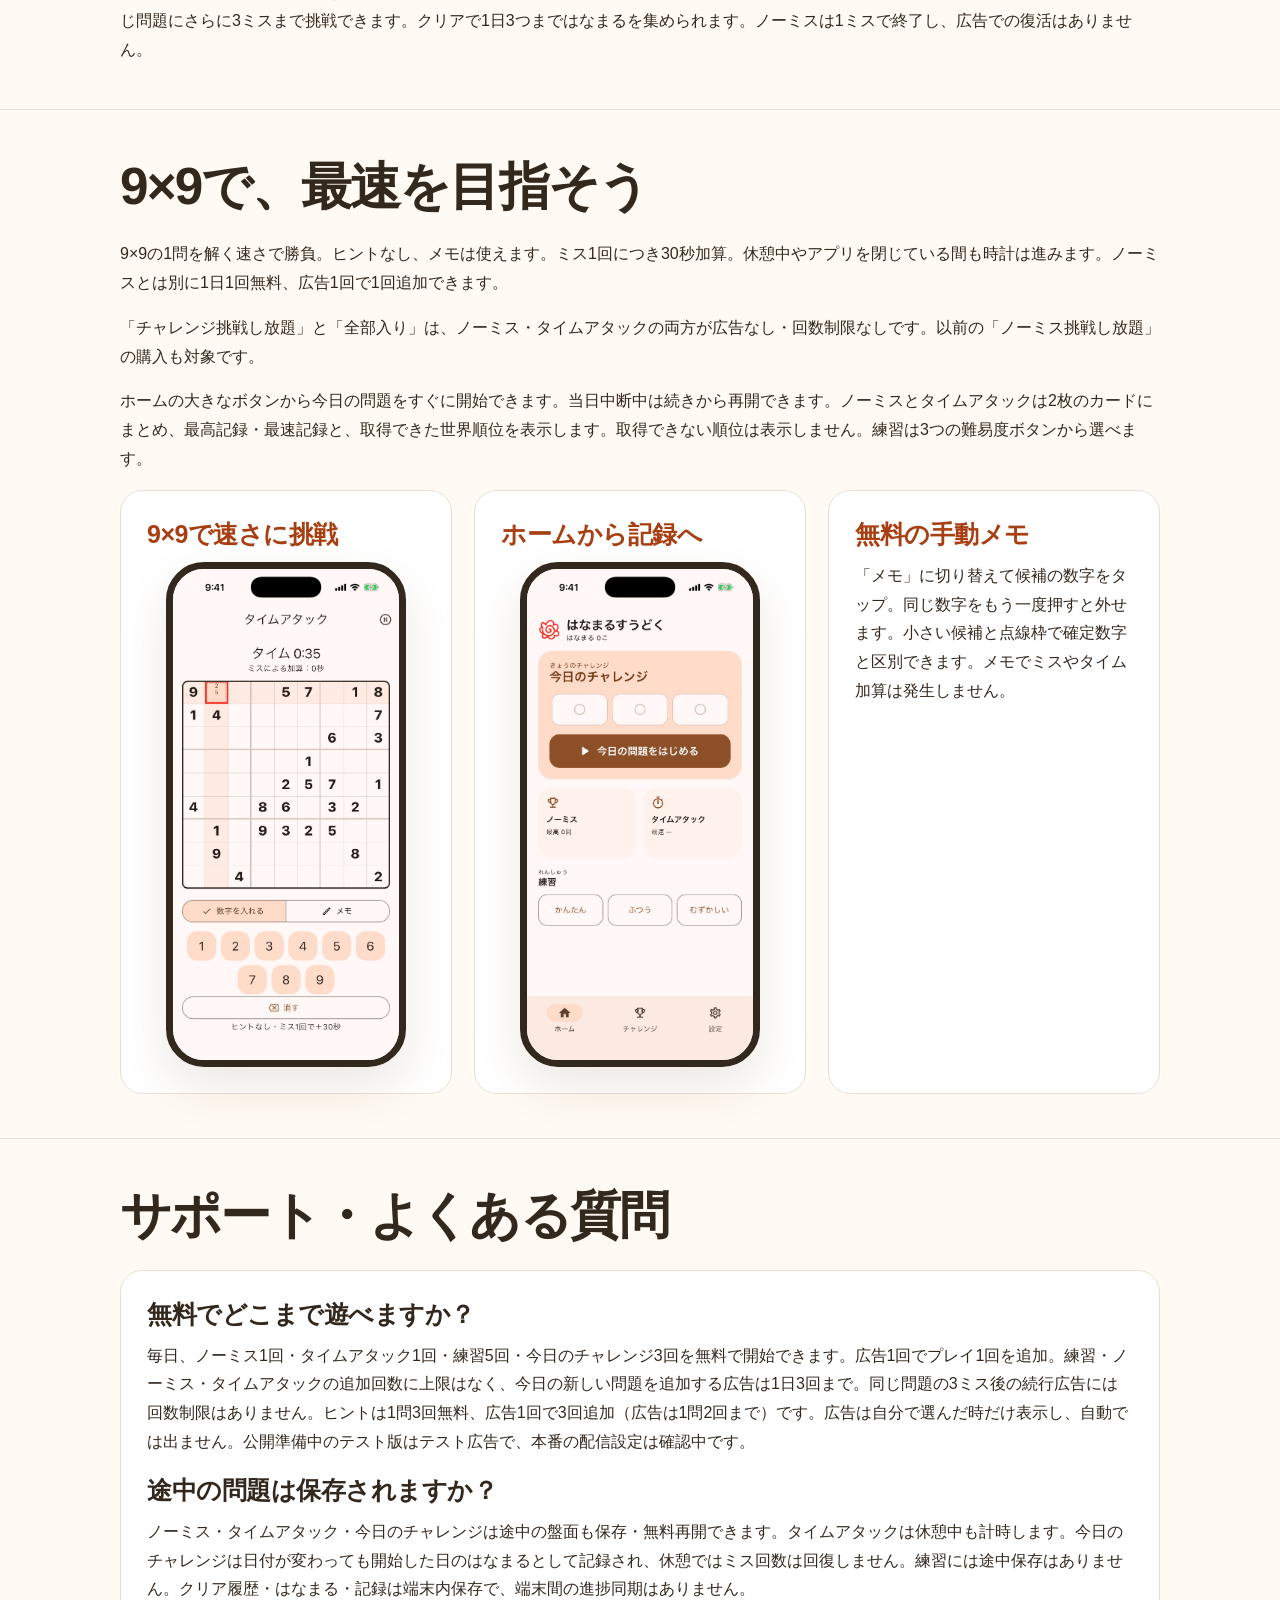
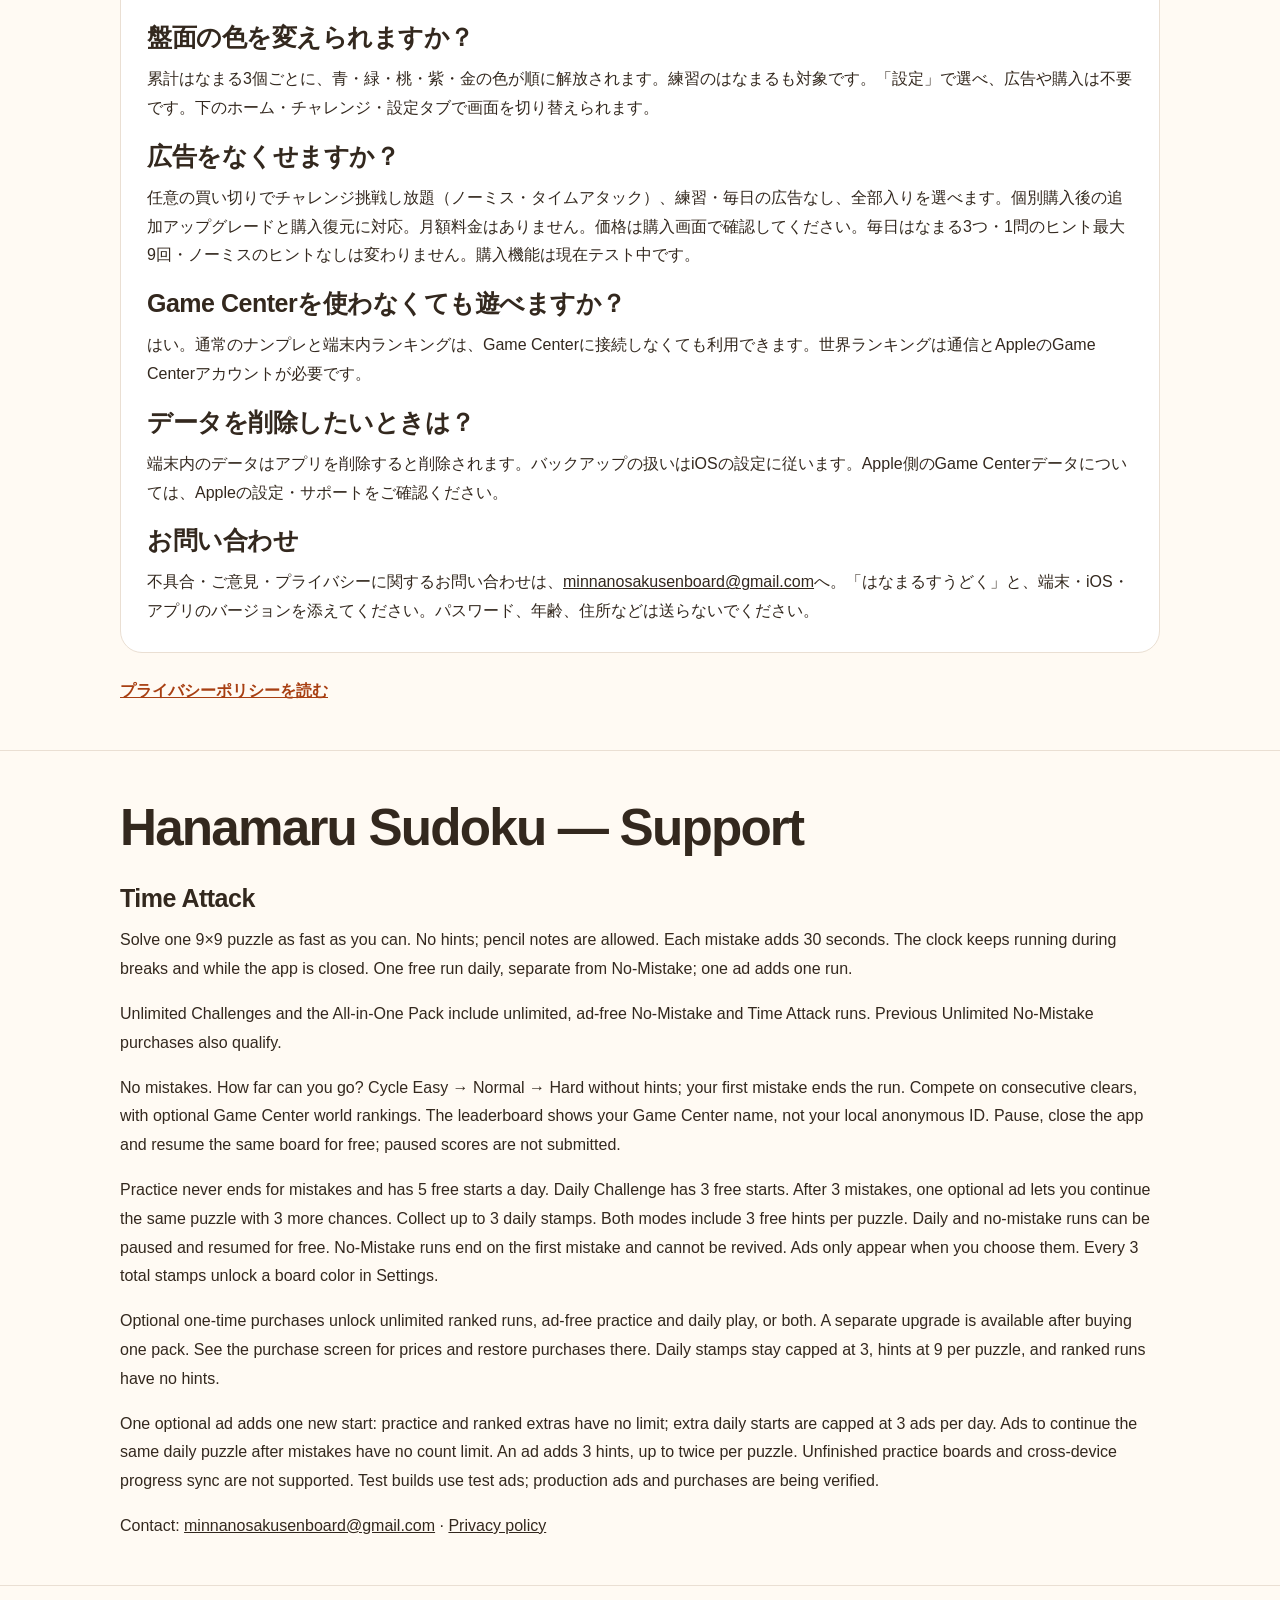
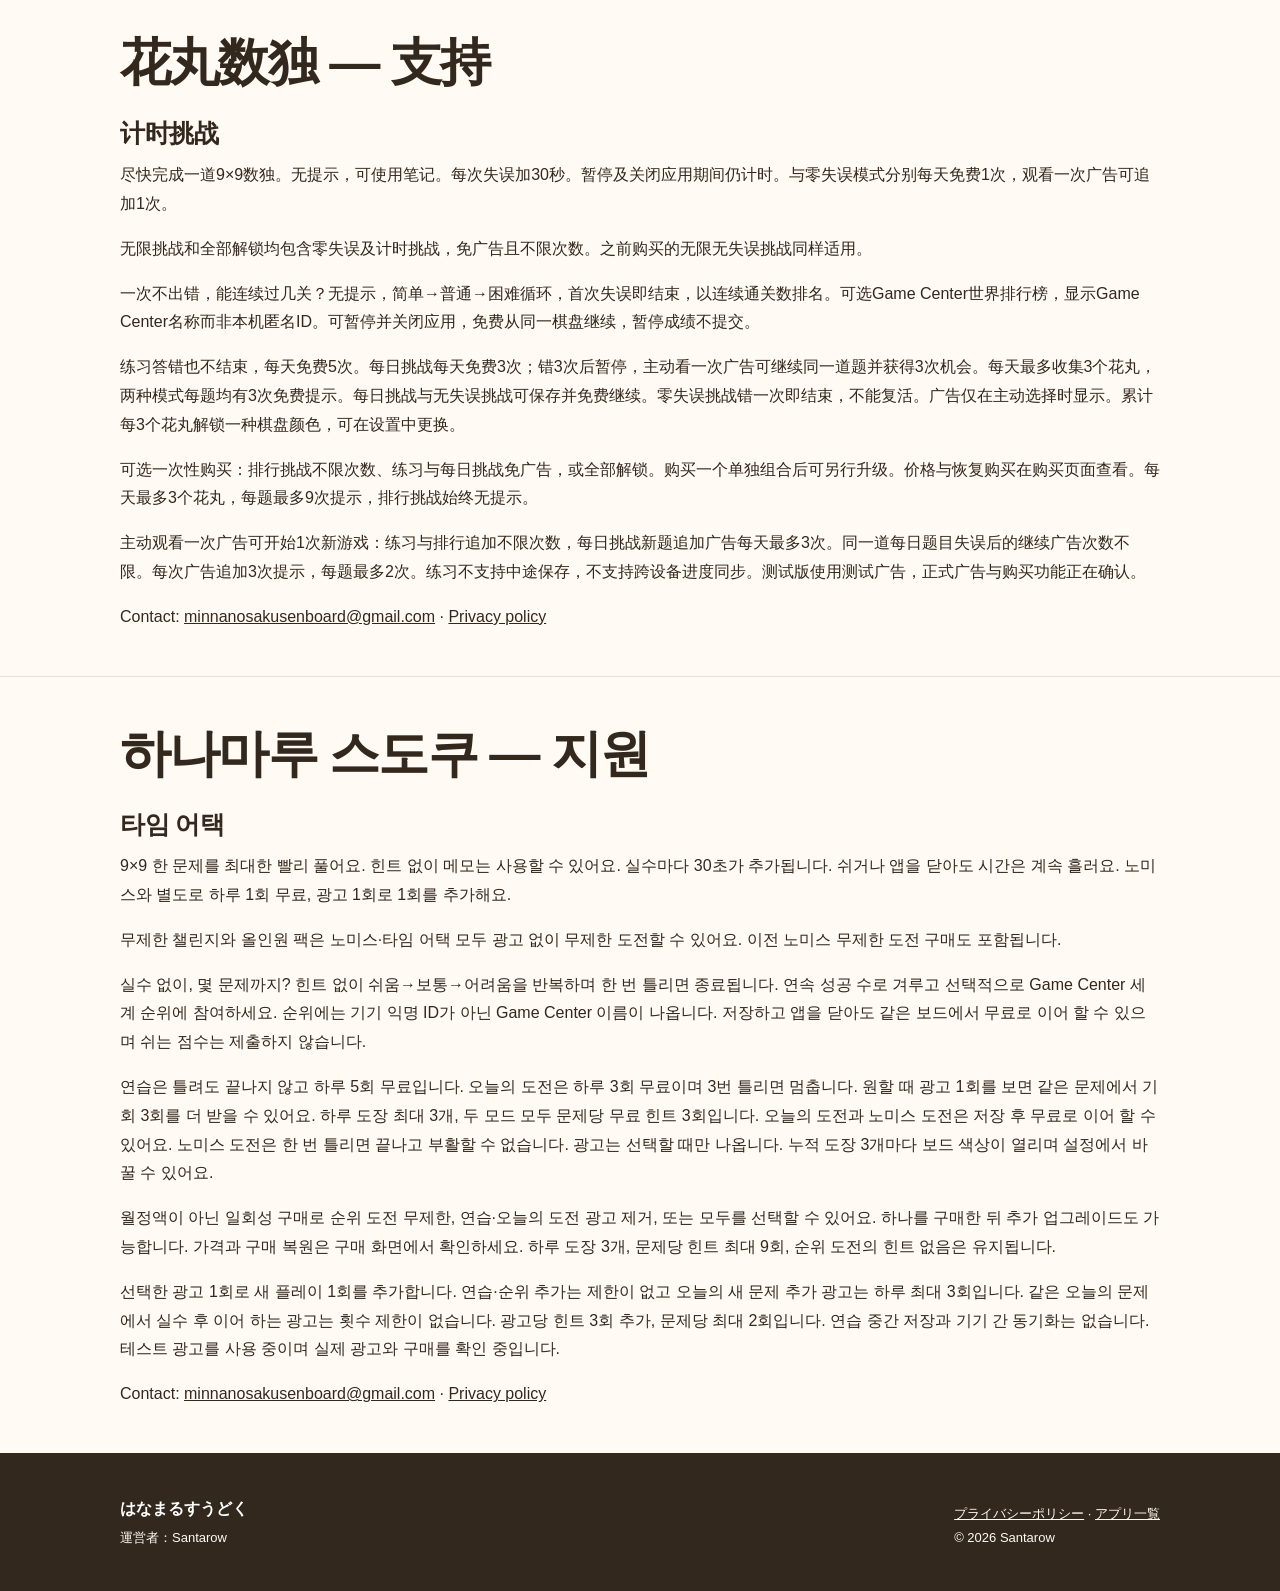
==== commit 25570413: "Update Time Attack guidance and screenshot for 30-second penalties" ====
--- a/hanamarusudoku/index.html
+++ b/hanamarusudoku/index.html
@@ -25,7 +25,7 @@
 <article><h3>③ 練習ではヒントも</h3><p>練習・今日のチャレンジは1問3回無料。ノーミス・タイムアタックでは使えません。手動メモは全モードで無料です。まずは4×4の練習からどうぞ。</p></article>
 </div></div></section>
 <section class="section"><div class="container"><h2>ノーミスで、自分の限界に挑戦。</h2><p>かんたん（4×4）→ふつう（6×6）→むずかしい（9×9）をくり返します。ヒントなし、最初の間違いで終了。何問連続でクリアできるかを競い、端末内の上位10件に記録します。</p><h3>世界ランキングはGame Centerで</h3><p>接続は任意です。接続時・接続中の終了時・世界ランキングを開く時に、保存済みの最高記録がAppleに送られ、世界ランキングにはGame Centerの名前が表示されます。端末内の匿名IDとは別です。</p><h3>休憩して、続きから</h3><p>ノーミス挑戦は途中で保存できます。アプリを閉じても同じ盤面・連続クリア数から無料で再開。休憩中のスコアは送信しません。</p><h3>気軽に練習、毎日はなまる</h3><p>練習はかんたん・ふつう・むずかしいを選べ、何回間違えても終了しません。今日のチャレンジは3ミスでいったん中断。任意の広告1回で、同じ問題にさらに3ミスまで挑戦できます。クリアで1日3つまではなまるを集められます。ノーミスは1ミスで終了し、広告での復活はありません。</p></div></section>
-<section class="section" id="time-attack"><div class="container"><h2>9×9で、最速を目指そう</h2><p>9×9の1問を解く速さで勝負。ヒントなし、メモは使えます。ミス1回につき10秒加算。休憩中やアプリを閉じている間も時計は進みます。ノーミスとは別に1日1回無料、広告1回で1回追加できます。</p><p>「チャレンジ挑戦し放題」と「全部入り」は、ノーミス・タイムアタックの両方が広告なし・回数制限なしです。以前の「ノーミス挑戦し放題」の購入も対象です。</p><p>ホームの大きなボタンから今日の問題をすぐに開始できます。当日中断中は続きから再開できます。ノーミスとタイムアタックは2枚のカードにまとめ、最高記録・最速記録と、取得できた世界順位を表示します。取得できない順位は表示しません。練習は3つの難易度ボタンから選べます。</p><div class="features"><article><h3>9×9で速さに挑戦</h3><img class="hero-screen" src="./images/time-attack-ja.png" width="1206" height="2622" alt="実際のタイムアタック画面。計時、ミス加算、手動メモ"></article><article><h3>ホームから記録へ</h3><img class="hero-screen" src="./images/home-ja.png" width="1206" height="2622" alt="二つの記録を表示した実際のホーム画面"></article><article><h3>無料の手動メモ</h3><p>「メモ」に切り替えて候補の数字をタップ。同じ数字をもう一度押すと外せます。小さい候補と点線枠で確定数字と区別できます。メモでミスやタイム加算は発生しません。</p></article></div></div></section>
+<section class="section" id="time-attack"><div class="container"><h2>9×9で、最速を目指そう</h2><p>9×9の1問を解く速さで勝負。ヒントなし、メモは使えます。ミス1回につき30秒加算。休憩中やアプリを閉じている間も時計は進みます。ノーミスとは別に1日1回無料、広告1回で1回追加できます。</p><p>「チャレンジ挑戦し放題」と「全部入り」は、ノーミス・タイムアタックの両方が広告なし・回数制限なしです。以前の「ノーミス挑戦し放題」の購入も対象です。</p><p>ホームの大きなボタンから今日の問題をすぐに開始できます。当日中断中は続きから再開できます。ノーミスとタイムアタックは2枚のカードにまとめ、最高記録・最速記録と、取得できた世界順位を表示します。取得できない順位は表示しません。練習は3つの難易度ボタンから選べます。</p><div class="features"><article><h3>9×9で速さに挑戦</h3><img class="hero-screen" src="./images/time-attack-ja.png" width="1206" height="2622" alt="実際のタイムアタック画面。計時、ミス加算、手動メモ"></article><article><h3>ホームから記録へ</h3><img class="hero-screen" src="./images/home-ja.png" width="1206" height="2622" alt="二つの記録を表示した実際のホーム画面"></article><article><h3>無料の手動メモ</h3><p>「メモ」に切り替えて候補の数字をタップ。同じ数字をもう一度押すと外せます。小さい候補と点線枠で確定数字と区別できます。メモでミスやタイム加算は発生しません。</p></article></div></div></section>
 <section class="section" id="support"><div class="container"><h2>サポート・よくある質問</h2><div class="help-box">
 <h3>無料でどこまで遊べますか？</h3><p>毎日、ノーミス1回・タイムアタック1回・練習5回・今日のチャレンジ3回を無料で開始できます。広告1回でプレイ1回を追加。練習・ノーミス・タイムアタックの追加回数に上限はなく、今日の新しい問題を追加する広告は1日3回まで。同じ問題の3ミス後の続行広告には回数制限はありません。ヒントは1問3回無料、広告1回で3回追加（広告は1問2回まで）です。広告は自分で選んだ時だけ表示し、自動では出ません。公開準備中のテスト版はテスト広告で、本番の配信設定は確認中です。</p>
 <h3>途中の問題は保存されますか？</h3><p>ノーミス・タイムアタック・今日のチャレンジは途中の盤面も保存・無料再開できます。タイムアタックは休憩中も計時します。今日のチャレンジは日付が変わっても開始した日のはなまるとして記録され、休憩ではミス回数は回復しません。練習には途中保存はありません。クリア履歴・はなまる・記録は端末内保存で、端末間の進捗同期はありません。</p>
@@ -34,9 +34,9 @@
 <h3>データを削除したいときは？</h3><p>端末内のデータはアプリを削除すると削除されます。バックアップの扱いはiOSの設定に従います。Apple側のGame Centerデータについては、Appleの設定・サポートをご確認ください。</p>
 <h3>お問い合わせ</h3><p>不具合・ご意見・プライバシーに関するお問い合わせは、<a href="mailto:minnanosakusenboard@gmail.com?subject=Hanamaru%20Sudoku%20Support">minnanosakusenboard@gmail.com</a>へ。「はなまるすうどく」と、端末・iOS・アプリのバージョンを添えてください。パスワード、年齢、住所などは送らないでください。</p>
 </div><div class="links"><a href="./privacy/">プライバシーポリシーを読む</a></div></div></section>
-<section class="section" id="english" lang="en"><div class="container"><h2>Hanamaru Sudoku — Support</h2><h3>Time Attack</h3><p>Solve one 9×9 puzzle as fast as you can. No hints; pencil notes are allowed. Each mistake adds 10 seconds. The clock keeps running during breaks and while the app is closed. One free run daily, separate from No-Mistake; one ad adds one run.</p><p>Unlimited Challenges and the All-in-One Pack include unlimited, ad-free No-Mistake and Time Attack runs. Previous Unlimited No-Mistake purchases also qualify.</p><p>No mistakes. How far can you go? Cycle Easy → Normal → Hard without hints; your first mistake ends the run. Compete on consecutive clears, with optional Game Center world rankings. The leaderboard shows your Game Center name, not your local anonymous ID. Pause, close the app and resume the same board for free; paused scores are not submitted.</p><p>Practice never ends for mistakes and has 5 free starts a day. Daily Challenge has 3 free starts. After 3 mistakes, one optional ad lets you continue the same puzzle with 3 more chances. Collect up to 3 daily stamps. Both modes include 3 free hints per puzzle. Daily and no-mistake runs can be paused and resumed for free. No-Mistake runs end on the first mistake and cannot be revived. Ads only appear when you choose them. Every 3 total stamps unlock a board color in Settings.</p><p>Optional one-time purchases unlock unlimited ranked runs, ad-free practice and daily play, or both. A separate upgrade is available after buying one pack. See the purchase screen for prices and restore purchases there. Daily stamps stay capped at 3, hints at 9 per puzzle, and ranked runs have no hints.</p><p>One optional ad adds one new start: practice and ranked extras have no limit; extra daily starts are capped at 3 ads per day. Ads to continue the same daily puzzle after mistakes have no count limit. An ad adds 3 hints, up to twice per puzzle. Unfinished practice boards and cross-device progress sync are not supported. Test builds use test ads; production ads and purchases are being verified.</p><p>Contact: <a href="mailto:minnanosakusenboard@gmail.com">minnanosakusenboard@gmail.com</a> · <a href="./privacy/#en">Privacy policy</a></p></div></section>
-<section class="section" id="chinese" lang="zh-Hans"><div class="container"><h2>花丸数独 — 支持</h2><h3>计时挑战</h3><p>尽快完成一道9×9数独。无提示，可使用笔记。每次失误加10秒。暂停及关闭应用期间仍计时。与零失误模式分别每天免费1次，观看一次广告可追加1次。</p><p>无限挑战和全部解锁均包含零失误及计时挑战，免广告且不限次数。之前购买的无限无失误挑战同样适用。</p><p>一次不出错，能连续过几关？无提示，简单→普通→困难循环，首次失误即结束，以连续通关数排名。可选Game Center世界排行榜，显示Game Center名称而非本机匿名ID。可暂停并关闭应用，免费从同一棋盘继续，暂停成绩不提交。</p><p>练习答错也不结束，每天免费5次。每日挑战每天免费3次；错3次后暂停，主动看一次广告可继续同一道题并获得3次机会。每天最多收集3个花丸，两种模式每题均有3次免费提示。每日挑战与无失误挑战可保存并免费继续。零失误挑战错一次即结束，不能复活。广告仅在主动选择时显示。累计每3个花丸解锁一种棋盘颜色，可在设置中更换。</p><p>可选一次性购买：排行挑战不限次数、练习与每日挑战免广告，或全部解锁。购买一个单独组合后可另行升级。价格与恢复购买在购买页面查看。每天最多3个花丸，每题最多9次提示，排行挑战始终无提示。</p><p>主动观看一次广告可开始1次新游戏：练习与排行追加不限次数，每日挑战新题追加广告每天最多3次。同一道每日题目失误后的继续广告次数不限。每次广告追加3次提示，每题最多2次。练习不支持中途保存，不支持跨设备进度同步。测试版使用测试广告，正式广告与购买功能正在确认。</p><p>Contact: <a href="mailto:minnanosakusenboard@gmail.com">minnanosakusenboard@gmail.com</a> · <a href="./privacy/#zh">Privacy policy</a></p></div></section>
-<section class="section" id="korean" lang="ko"><div class="container"><h2>하나마루 스도쿠 — 지원</h2><h3>타임 어택</h3><p>9×9 한 문제를 최대한 빨리 풀어요. 힌트 없이 메모는 사용할 수 있어요. 실수마다 10초가 추가됩니다. 쉬거나 앱을 닫아도 시간은 계속 흘러요. 노미스와 별도로 하루 1회 무료, 광고 1회로 1회를 추가해요.</p><p>무제한 챌린지와 올인원 팩은 노미스·타임 어택 모두 광고 없이 무제한 도전할 수 있어요. 이전 노미스 무제한 도전 구매도 포함됩니다.</p><p>실수 없이, 몇 문제까지? 힌트 없이 쉬움→보통→어려움을 반복하며 한 번 틀리면 종료됩니다. 연속 성공 수로 겨루고 선택적으로 Game Center 세계 순위에 참여하세요. 순위에는 기기 익명 ID가 아닌 Game Center 이름이 나옵니다. 저장하고 앱을 닫아도 같은 보드에서 무료로 이어 할 수 있으며 쉬는 점수는 제출하지 않습니다.</p><p>연습은 틀려도 끝나지 않고 하루 5회 무료입니다. 오늘의 도전은 하루 3회 무료이며 3번 틀리면 멈춥니다. 원할 때 광고 1회를 보면 같은 문제에서 기회 3회를 더 받을 수 있어요. 하루 도장 최대 3개, 두 모드 모두 문제당 무료 힌트 3회입니다. 오늘의 도전과 노미스 도전은 저장 후 무료로 이어 할 수 있어요. 노미스 도전은 한 번 틀리면 끝나고 부활할 수 없습니다. 광고는 선택할 때만 나옵니다. 누적 도장 3개마다 보드 색상이 열리며 설정에서 바꿀 수 있어요.</p><p>월정액이 아닌 일회성 구매로 순위 도전 무제한, 연습·오늘의 도전 광고 제거, 또는 모두를 선택할 수 있어요. 하나를 구매한 뒤 추가 업그레이드도 가능합니다. 가격과 구매 복원은 구매 화면에서 확인하세요. 하루 도장 3개, 문제당 힌트 최대 9회, 순위 도전의 힌트 없음은 유지됩니다.</p><p>선택한 광고 1회로 새 플레이 1회를 추가합니다. 연습·순위 추가는 제한이 없고 오늘의 새 문제 추가 광고는 하루 최대 3회입니다. 같은 오늘의 문제에서 실수 후 이어 하는 광고는 횟수 제한이 없습니다. 광고당 힌트 3회 추가, 문제당 최대 2회입니다. 연습 중간 저장과 기기 간 동기화는 없습니다. 테스트 광고를 사용 중이며 실제 광고와 구매를 확인 중입니다.</p><p>Contact: <a href="mailto:minnanosakusenboard@gmail.com">minnanosakusenboard@gmail.com</a> · <a href="./privacy/#ko">Privacy policy</a></p></div></section>
+<section class="section" id="english" lang="en"><div class="container"><h2>Hanamaru Sudoku — Support</h2><h3>Time Attack</h3><p>Solve one 9×9 puzzle as fast as you can. No hints; pencil notes are allowed. Each mistake adds 30 seconds. The clock keeps running during breaks and while the app is closed. One free run daily, separate from No-Mistake; one ad adds one run.</p><p>Unlimited Challenges and the All-in-One Pack include unlimited, ad-free No-Mistake and Time Attack runs. Previous Unlimited No-Mistake purchases also qualify.</p><p>No mistakes. How far can you go? Cycle Easy → Normal → Hard without hints; your first mistake ends the run. Compete on consecutive clears, with optional Game Center world rankings. The leaderboard shows your Game Center name, not your local anonymous ID. Pause, close the app and resume the same board for free; paused scores are not submitted.</p><p>Practice never ends for mistakes and has 5 free starts a day. Daily Challenge has 3 free starts. After 3 mistakes, one optional ad lets you continue the same puzzle with 3 more chances. Collect up to 3 daily stamps. Both modes include 3 free hints per puzzle. Daily and no-mistake runs can be paused and resumed for free. No-Mistake runs end on the first mistake and cannot be revived. Ads only appear when you choose them. Every 3 total stamps unlock a board color in Settings.</p><p>Optional one-time purchases unlock unlimited ranked runs, ad-free practice and daily play, or both. A separate upgrade is available after buying one pack. See the purchase screen for prices and restore purchases there. Daily stamps stay capped at 3, hints at 9 per puzzle, and ranked runs have no hints.</p><p>One optional ad adds one new start: practice and ranked extras have no limit; extra daily starts are capped at 3 ads per day. Ads to continue the same daily puzzle after mistakes have no count limit. An ad adds 3 hints, up to twice per puzzle. Unfinished practice boards and cross-device progress sync are not supported. Test builds use test ads; production ads and purchases are being verified.</p><p>Contact: <a href="mailto:minnanosakusenboard@gmail.com">minnanosakusenboard@gmail.com</a> · <a href="./privacy/#en">Privacy policy</a></p></div></section>
+<section class="section" id="chinese" lang="zh-Hans"><div class="container"><h2>花丸数独 — 支持</h2><h3>计时挑战</h3><p>尽快完成一道9×9数独。无提示，可使用笔记。每次失误加30秒。暂停及关闭应用期间仍计时。与零失误模式分别每天免费1次，观看一次广告可追加1次。</p><p>无限挑战和全部解锁均包含零失误及计时挑战，免广告且不限次数。之前购买的无限无失误挑战同样适用。</p><p>一次不出错，能连续过几关？无提示，简单→普通→困难循环，首次失误即结束，以连续通关数排名。可选Game Center世界排行榜，显示Game Center名称而非本机匿名ID。可暂停并关闭应用，免费从同一棋盘继续，暂停成绩不提交。</p><p>练习答错也不结束，每天免费5次。每日挑战每天免费3次；错3次后暂停，主动看一次广告可继续同一道题并获得3次机会。每天最多收集3个花丸，两种模式每题均有3次免费提示。每日挑战与无失误挑战可保存并免费继续。零失误挑战错一次即结束，不能复活。广告仅在主动选择时显示。累计每3个花丸解锁一种棋盘颜色，可在设置中更换。</p><p>可选一次性购买：排行挑战不限次数、练习与每日挑战免广告，或全部解锁。购买一个单独组合后可另行升级。价格与恢复购买在购买页面查看。每天最多3个花丸，每题最多9次提示，排行挑战始终无提示。</p><p>主动观看一次广告可开始1次新游戏：练习与排行追加不限次数，每日挑战新题追加广告每天最多3次。同一道每日题目失误后的继续广告次数不限。每次广告追加3次提示，每题最多2次。练习不支持中途保存，不支持跨设备进度同步。测试版使用测试广告，正式广告与购买功能正在确认。</p><p>Contact: <a href="mailto:minnanosakusenboard@gmail.com">minnanosakusenboard@gmail.com</a> · <a href="./privacy/#zh">Privacy policy</a></p></div></section>
+<section class="section" id="korean" lang="ko"><div class="container"><h2>하나마루 스도쿠 — 지원</h2><h3>타임 어택</h3><p>9×9 한 문제를 최대한 빨리 풀어요. 힌트 없이 메모는 사용할 수 있어요. 실수마다 30초가 추가됩니다. 쉬거나 앱을 닫아도 시간은 계속 흘러요. 노미스와 별도로 하루 1회 무료, 광고 1회로 1회를 추가해요.</p><p>무제한 챌린지와 올인원 팩은 노미스·타임 어택 모두 광고 없이 무제한 도전할 수 있어요. 이전 노미스 무제한 도전 구매도 포함됩니다.</p><p>실수 없이, 몇 문제까지? 힌트 없이 쉬움→보통→어려움을 반복하며 한 번 틀리면 종료됩니다. 연속 성공 수로 겨루고 선택적으로 Game Center 세계 순위에 참여하세요. 순위에는 기기 익명 ID가 아닌 Game Center 이름이 나옵니다. 저장하고 앱을 닫아도 같은 보드에서 무료로 이어 할 수 있으며 쉬는 점수는 제출하지 않습니다.</p><p>연습은 틀려도 끝나지 않고 하루 5회 무료입니다. 오늘의 도전은 하루 3회 무료이며 3번 틀리면 멈춥니다. 원할 때 광고 1회를 보면 같은 문제에서 기회 3회를 더 받을 수 있어요. 하루 도장 최대 3개, 두 모드 모두 문제당 무료 힌트 3회입니다. 오늘의 도전과 노미스 도전은 저장 후 무료로 이어 할 수 있어요. 노미스 도전은 한 번 틀리면 끝나고 부활할 수 없습니다. 광고는 선택할 때만 나옵니다. 누적 도장 3개마다 보드 색상이 열리며 설정에서 바꿀 수 있어요.</p><p>월정액이 아닌 일회성 구매로 순위 도전 무제한, 연습·오늘의 도전 광고 제거, 또는 모두를 선택할 수 있어요. 하나를 구매한 뒤 추가 업그레이드도 가능합니다. 가격과 구매 복원은 구매 화면에서 확인하세요. 하루 도장 3개, 문제당 힌트 최대 9회, 순위 도전의 힌트 없음은 유지됩니다.</p><p>선택한 광고 1회로 새 플레이 1회를 추가합니다. 연습·순위 추가는 제한이 없고 오늘의 새 문제 추가 광고는 하루 최대 3회입니다. 같은 오늘의 문제에서 실수 후 이어 하는 광고는 횟수 제한이 없습니다. 광고당 힌트 3회 추가, 문제당 최대 2회입니다. 연습 중간 저장과 기기 간 동기화는 없습니다. 테스트 광고를 사용 중이며 실제 광고와 구매를 확인 중입니다.</p><p>Contact: <a href="mailto:minnanosakusenboard@gmail.com">minnanosakusenboard@gmail.com</a> · <a href="./privacy/#ko">Privacy policy</a></p></div></section>
 </main>
 <footer class="site-footer"><div class="container footer-inner"><div><p class="footer-brand">はなまるすうどく</p><p>運営者：Santarow</p></div><div><a href="./privacy/">プライバシーポリシー</a> · <a href="../">アプリ一覧</a><p>© 2026 Santarow</p></div></div></footer>
 </body></html>
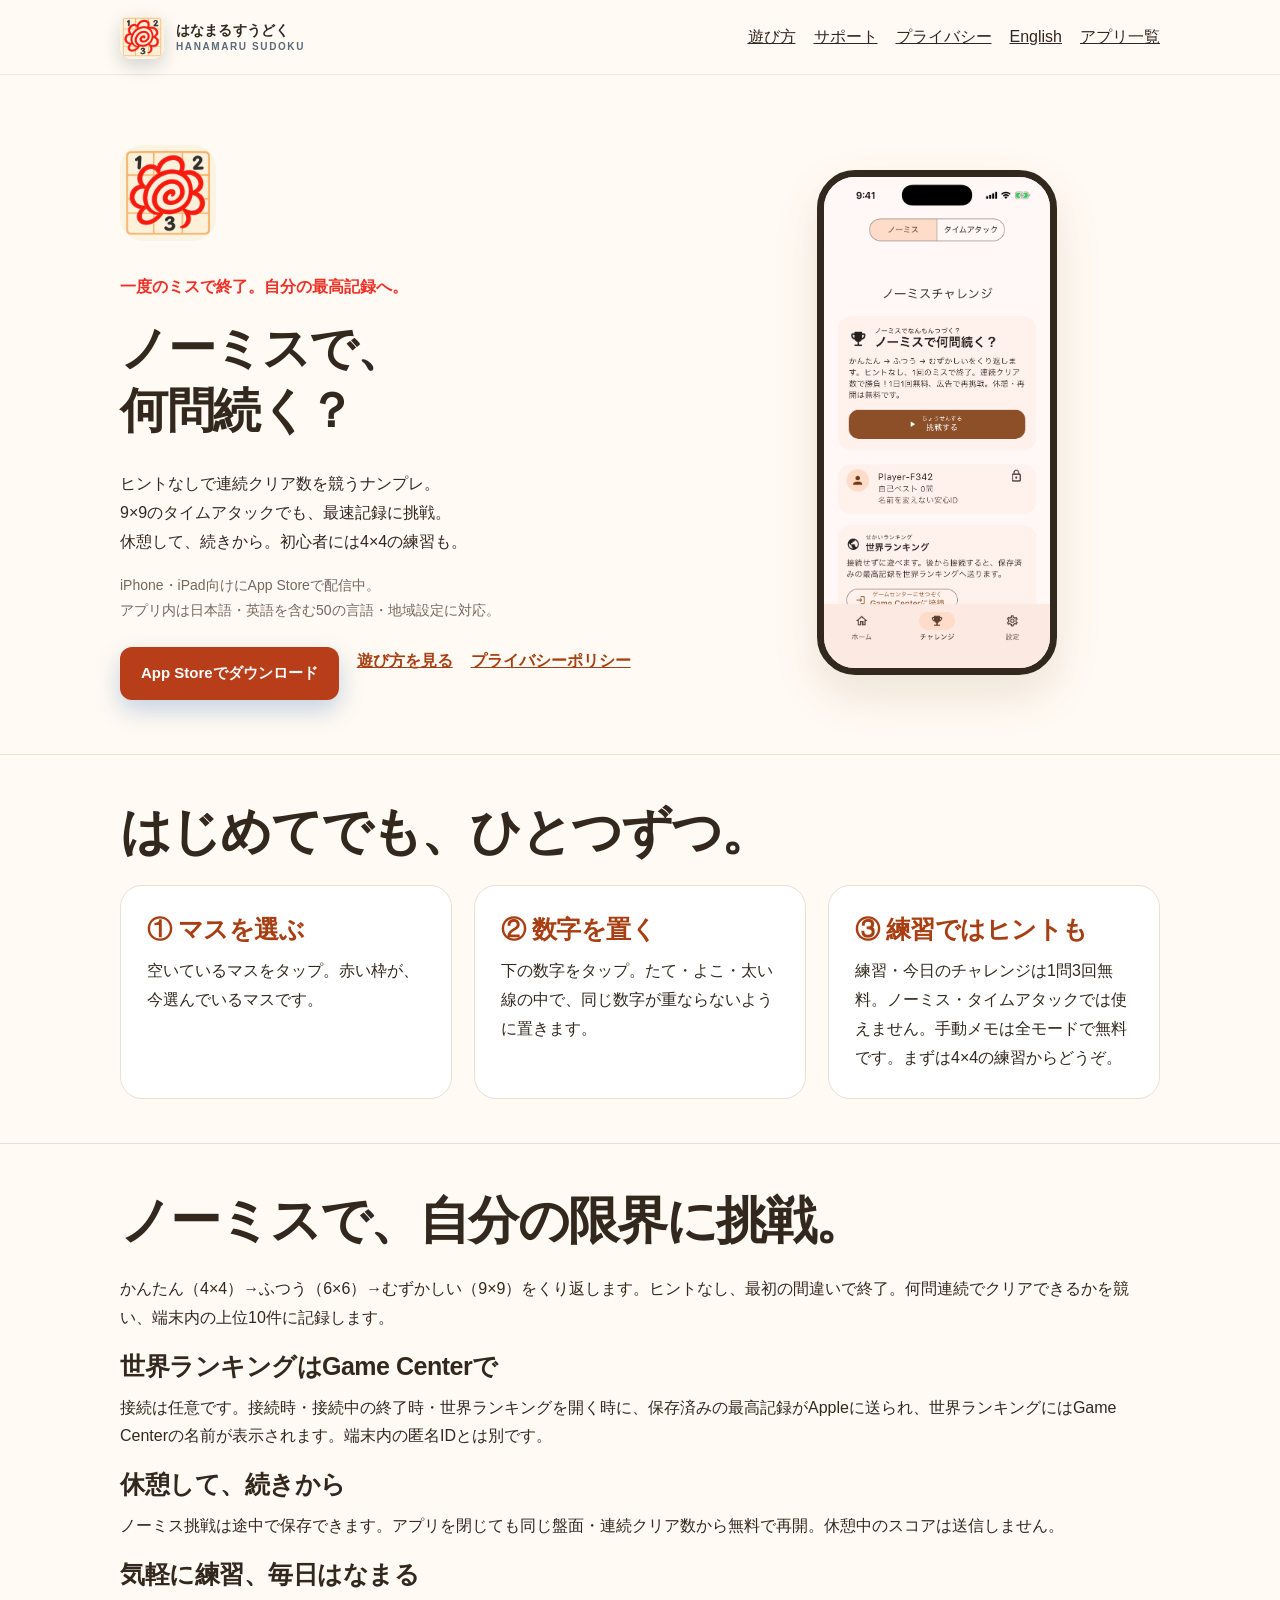
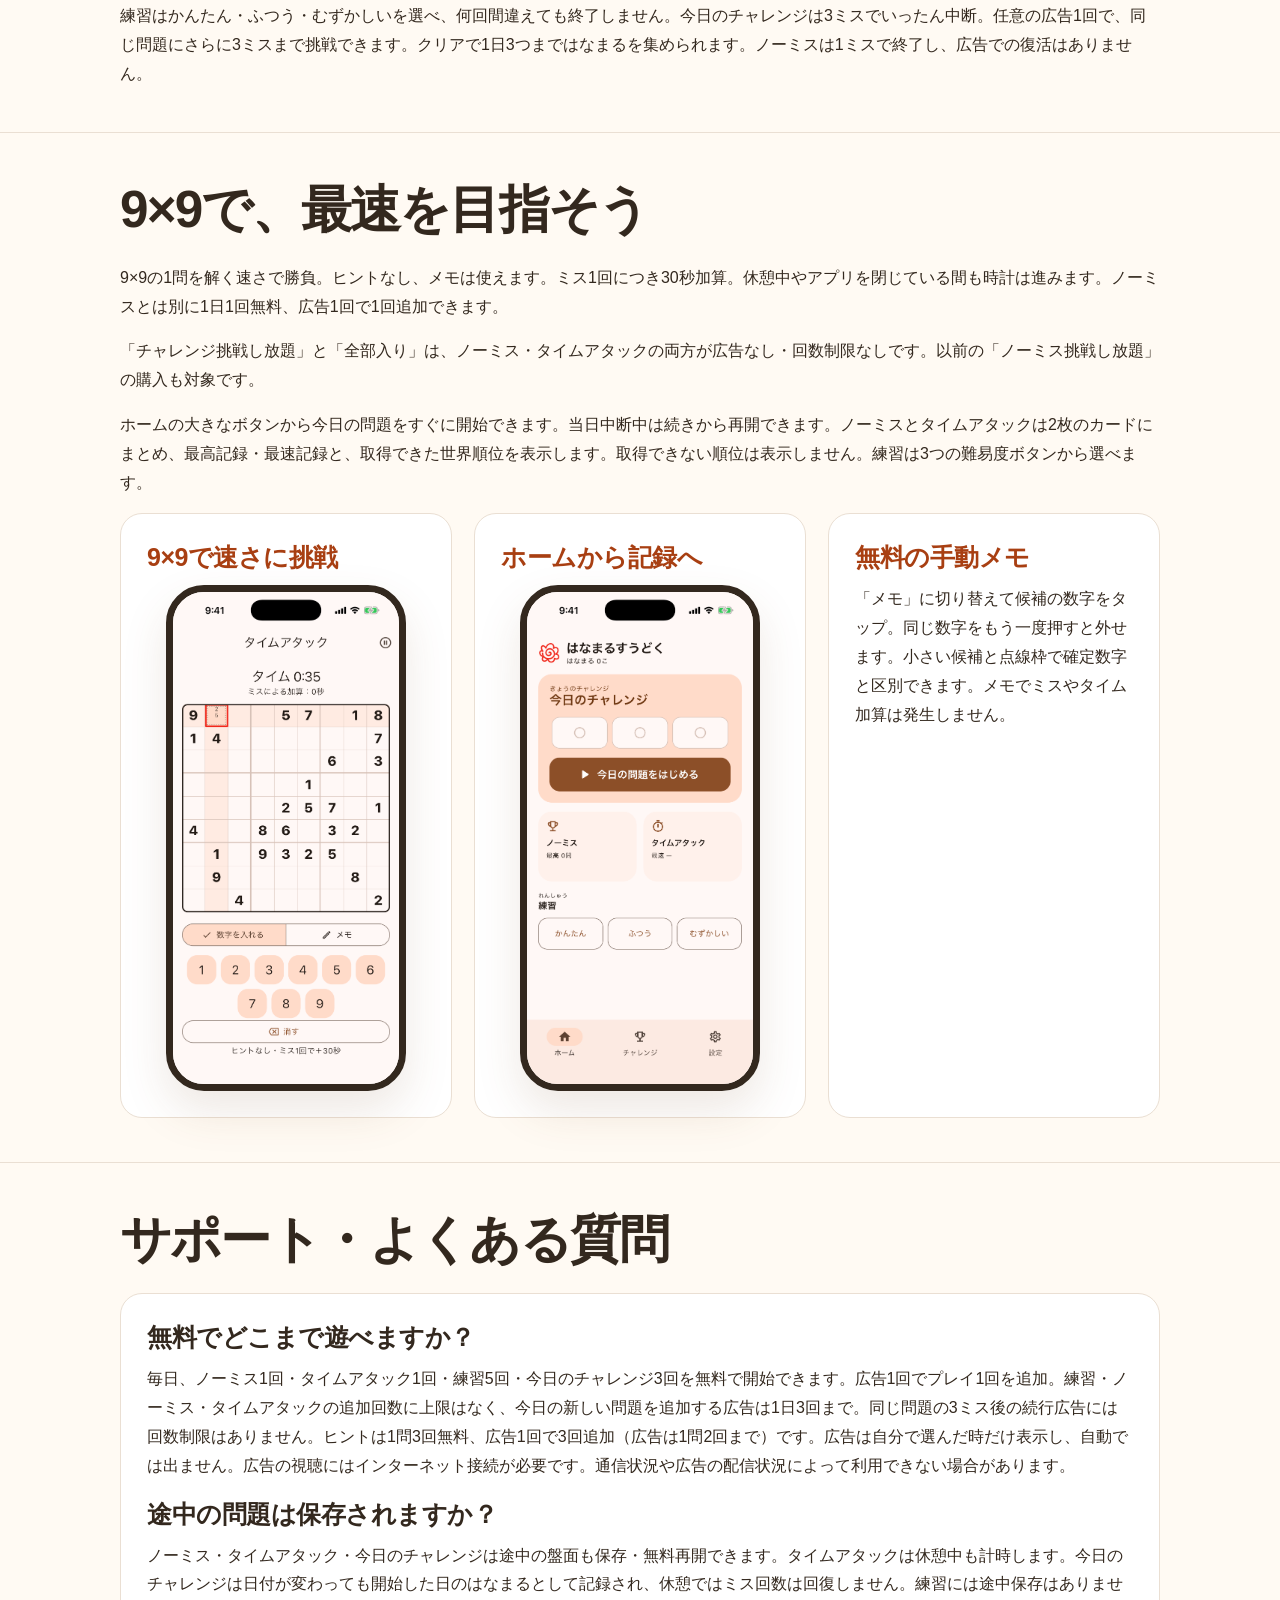
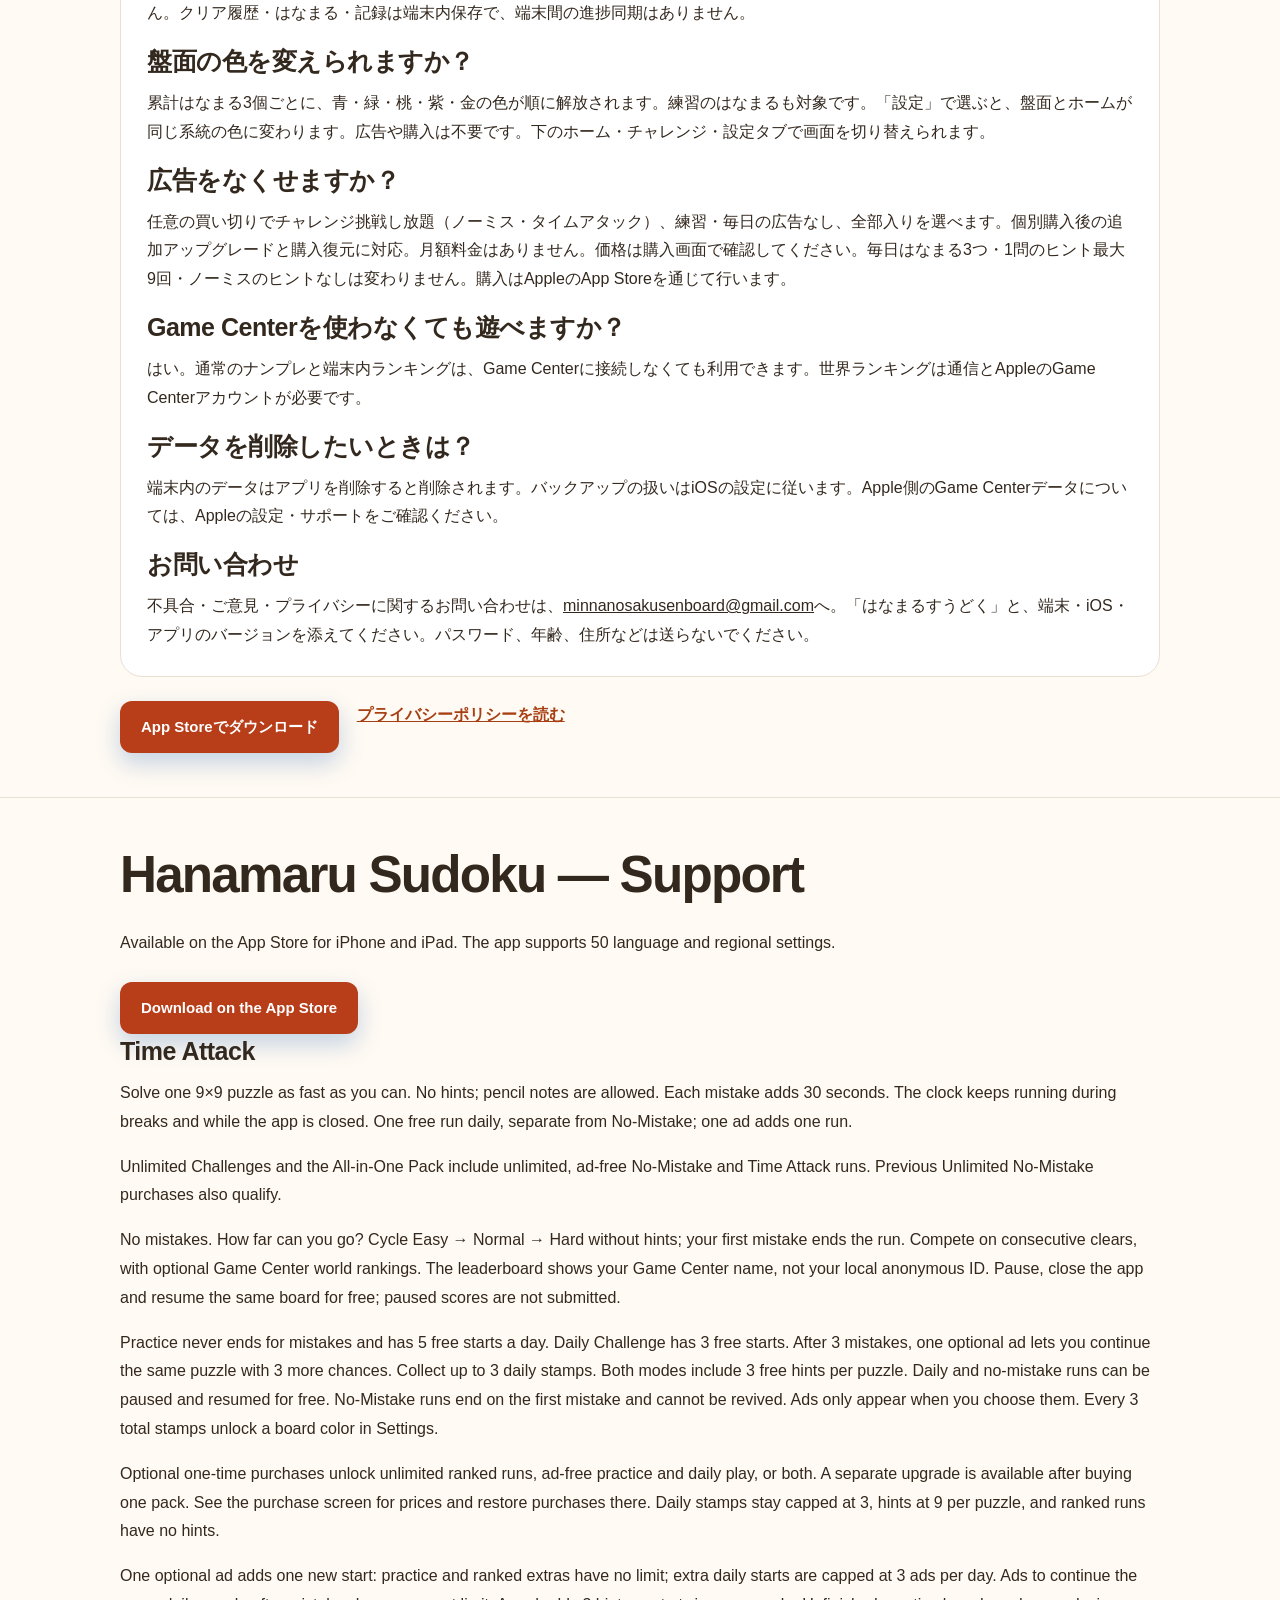
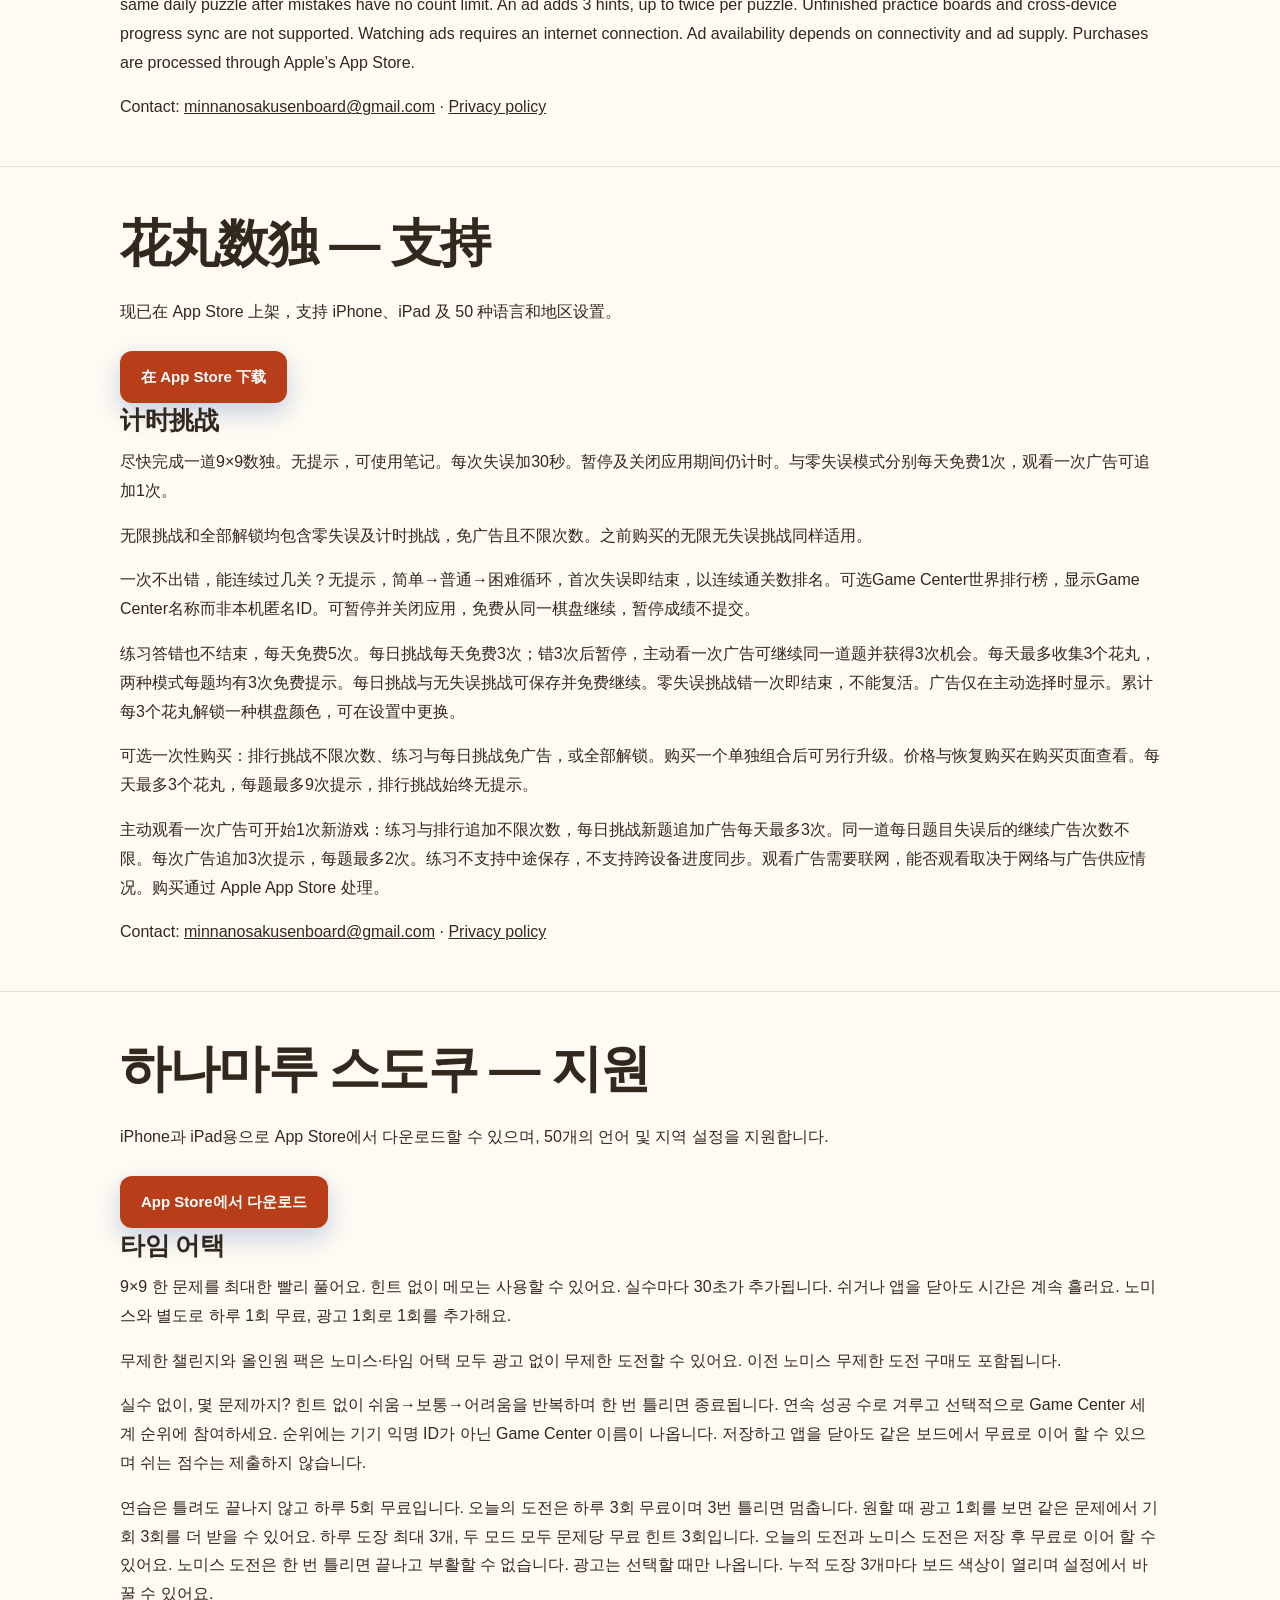
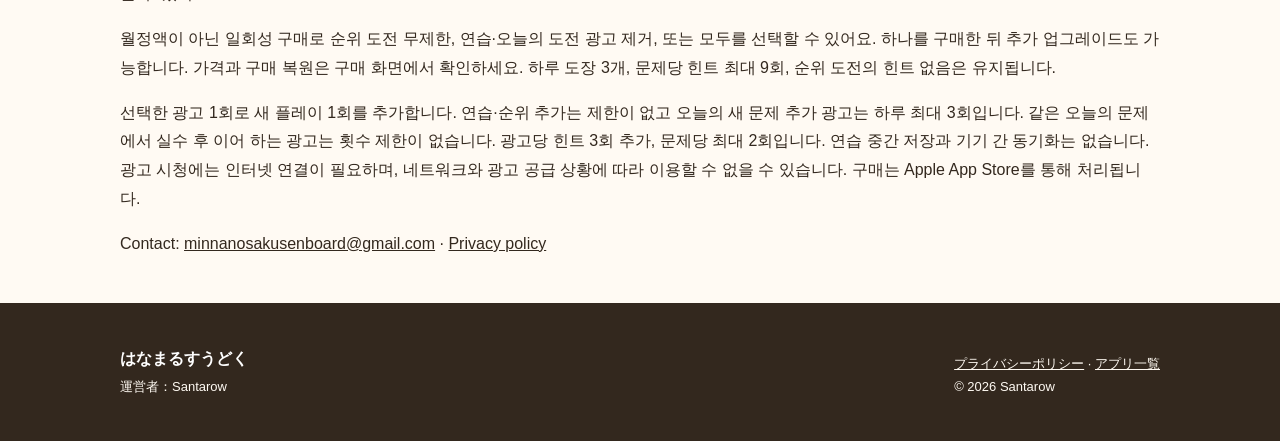
==== commit b2677c36: "Update Hanamaru Sudoku release information and download links" ====
--- a/hanamarusudoku/index.html
+++ b/hanamarusudoku/index.html
@@ -16,7 +16,7 @@
 </div></header>
 <main id="main-content">
 <section class="hero"><div class="container hero-layout">
-  <div><img class="hero-icon" src="../assets/images/hanamaru-app-icon.png" width="96" height="96" alt="はなまるすうどくのアイコン"><p class="tag">一度のミスで終了。自分の最高記録へ。</p><h1>ノーミスで、<br>何問続く？</h1><p>ヒントなしで連続クリア数を競うナンプレ。<br>9×9のタイムアタックでも、最速記録に挑戦。<br>休憩して、続きから。初心者には4×4の練習も。</p><p class="note">iPhone・iPad向け。現在は公開準備中です。<br>日本語・英語・中国語・韓国語に対応。</p><div class="links"><a href="#guide">遊び方を見る</a><a href="./privacy/">プライバシーポリシー</a></div></div>
+  <div><img class="hero-icon" src="../assets/images/hanamaru-app-icon.png" width="96" height="96" alt="はなまるすうどくのアイコン"><p class="tag">一度のミスで終了。自分の最高記録へ。</p><h1>ノーミスで、<br>何問続く？</h1><p>ヒントなしで連続クリア数を競うナンプレ。<br>9×9のタイムアタックでも、最速記録に挑戦。<br>休憩して、続きから。初心者には4×4の練習も。</p><p class="note">iPhone・iPad向けにApp Storeで配信中。<br>アプリ内は日本語・英語を含む50の言語・地域設定に対応。</p><div class="links"><a class="button button-primary store-download" href="https://apps.apple.com/app/id6821243521">App Storeでダウンロード</a><a href="#guide">遊び方を見る</a><a href="./privacy/">プライバシーポリシー</a></div></div>
   <img class="hero-screen" src="./images/challenge-ja.png" width="1206" height="2622" alt="はなまるすうどくの実際のノーミスチャレンジ画面">
 </div></section>
 <section class="section" id="guide"><div class="container"><h2>はじめてでも、ひとつずつ。</h2><div class="features">
@@ -27,16 +27,16 @@
 <section class="section"><div class="container"><h2>ノーミスで、自分の限界に挑戦。</h2><p>かんたん（4×4）→ふつう（6×6）→むずかしい（9×9）をくり返します。ヒントなし、最初の間違いで終了。何問連続でクリアできるかを競い、端末内の上位10件に記録します。</p><h3>世界ランキングはGame Centerで</h3><p>接続は任意です。接続時・接続中の終了時・世界ランキングを開く時に、保存済みの最高記録がAppleに送られ、世界ランキングにはGame Centerの名前が表示されます。端末内の匿名IDとは別です。</p><h3>休憩して、続きから</h3><p>ノーミス挑戦は途中で保存できます。アプリを閉じても同じ盤面・連続クリア数から無料で再開。休憩中のスコアは送信しません。</p><h3>気軽に練習、毎日はなまる</h3><p>練習はかんたん・ふつう・むずかしいを選べ、何回間違えても終了しません。今日のチャレンジは3ミスでいったん中断。任意の広告1回で、同じ問題にさらに3ミスまで挑戦できます。クリアで1日3つまではなまるを集められます。ノーミスは1ミスで終了し、広告での復活はありません。</p></div></section>
 <section class="section" id="time-attack"><div class="container"><h2>9×9で、最速を目指そう</h2><p>9×9の1問を解く速さで勝負。ヒントなし、メモは使えます。ミス1回につき30秒加算。休憩中やアプリを閉じている間も時計は進みます。ノーミスとは別に1日1回無料、広告1回で1回追加できます。</p><p>「チャレンジ挑戦し放題」と「全部入り」は、ノーミス・タイムアタックの両方が広告なし・回数制限なしです。以前の「ノーミス挑戦し放題」の購入も対象です。</p><p>ホームの大きなボタンから今日の問題をすぐに開始できます。当日中断中は続きから再開できます。ノーミスとタイムアタックは2枚のカードにまとめ、最高記録・最速記録と、取得できた世界順位を表示します。取得できない順位は表示しません。練習は3つの難易度ボタンから選べます。</p><div class="features"><article><h3>9×9で速さに挑戦</h3><img class="hero-screen" src="./images/time-attack-ja.png" width="1206" height="2622" alt="実際のタイムアタック画面。計時、ミス加算、手動メモ"></article><article><h3>ホームから記録へ</h3><img class="hero-screen" src="./images/home-ja.png" width="1206" height="2622" alt="二つの記録を表示した実際のホーム画面"></article><article><h3>無料の手動メモ</h3><p>「メモ」に切り替えて候補の数字をタップ。同じ数字をもう一度押すと外せます。小さい候補と点線枠で確定数字と区別できます。メモでミスやタイム加算は発生しません。</p></article></div></div></section>
 <section class="section" id="support"><div class="container"><h2>サポート・よくある質問</h2><div class="help-box">
-<h3>無料でどこまで遊べますか？</h3><p>毎日、ノーミス1回・タイムアタック1回・練習5回・今日のチャレンジ3回を無料で開始できます。広告1回でプレイ1回を追加。練習・ノーミス・タイムアタックの追加回数に上限はなく、今日の新しい問題を追加する広告は1日3回まで。同じ問題の3ミス後の続行広告には回数制限はありません。ヒントは1問3回無料、広告1回で3回追加（広告は1問2回まで）です。広告は自分で選んだ時だけ表示し、自動では出ません。公開準備中のテスト版はテスト広告で、本番の配信設定は確認中です。</p>
+<h3>無料でどこまで遊べますか？</h3><p>毎日、ノーミス1回・タイムアタック1回・練習5回・今日のチャレンジ3回を無料で開始できます。広告1回でプレイ1回を追加。練習・ノーミス・タイムアタックの追加回数に上限はなく、今日の新しい問題を追加する広告は1日3回まで。同じ問題の3ミス後の続行広告には回数制限はありません。ヒントは1問3回無料、広告1回で3回追加（広告は1問2回まで）です。広告は自分で選んだ時だけ表示し、自動では出ません。広告の視聴にはインターネット接続が必要です。通信状況や広告の配信状況によって利用できない場合があります。</p>
 <h3>途中の問題は保存されますか？</h3><p>ノーミス・タイムアタック・今日のチャレンジは途中の盤面も保存・無料再開できます。タイムアタックは休憩中も計時します。今日のチャレンジは日付が変わっても開始した日のはなまるとして記録され、休憩ではミス回数は回復しません。練習には途中保存はありません。クリア履歴・はなまる・記録は端末内保存で、端末間の進捗同期はありません。</p>
-<h3>盤面の色を変えられますか？</h3><p>累計はなまる3個ごとに、青・緑・桃・紫・金の色が順に解放されます。練習のはなまるも対象です。「設定」で選べ、広告や購入は不要です。下のホーム・チャレンジ・設定タブで画面を切り替えられます。</p>
-<h3>広告をなくせますか？</h3><p>任意の買い切りでチャレンジ挑戦し放題（ノーミス・タイムアタック）、練習・毎日の広告なし、全部入りを選べます。個別購入後の追加アップグレードと購入復元に対応。月額料金はありません。価格は購入画面で確認してください。毎日はなまる3つ・1問のヒント最大9回・ノーミスのヒントなしは変わりません。購入機能は現在テスト中です。</p><h3>Game Centerを使わなくても遊べますか？</h3><p>はい。通常のナンプレと端末内ランキングは、Game Centerに接続しなくても利用できます。世界ランキングは通信とAppleのGame Centerアカウントが必要です。</p>
+<h3>盤面の色を変えられますか？</h3><p>累計はなまる3個ごとに、青・緑・桃・紫・金の色が順に解放されます。練習のはなまるも対象です。「設定」で選ぶと、盤面とホームが同じ系統の色に変わります。広告や購入は不要です。下のホーム・チャレンジ・設定タブで画面を切り替えられます。</p>
+<h3>広告をなくせますか？</h3><p>任意の買い切りでチャレンジ挑戦し放題（ノーミス・タイムアタック）、練習・毎日の広告なし、全部入りを選べます。個別購入後の追加アップグレードと購入復元に対応。月額料金はありません。価格は購入画面で確認してください。毎日はなまる3つ・1問のヒント最大9回・ノーミスのヒントなしは変わりません。購入はAppleのApp Storeを通じて行います。</p><h3>Game Centerを使わなくても遊べますか？</h3><p>はい。通常のナンプレと端末内ランキングは、Game Centerに接続しなくても利用できます。世界ランキングは通信とAppleのGame Centerアカウントが必要です。</p>
 <h3>データを削除したいときは？</h3><p>端末内のデータはアプリを削除すると削除されます。バックアップの扱いはiOSの設定に従います。Apple側のGame Centerデータについては、Appleの設定・サポートをご確認ください。</p>
 <h3>お問い合わせ</h3><p>不具合・ご意見・プライバシーに関するお問い合わせは、<a href="mailto:minnanosakusenboard@gmail.com?subject=Hanamaru%20Sudoku%20Support">minnanosakusenboard@gmail.com</a>へ。「はなまるすうどく」と、端末・iOS・アプリのバージョンを添えてください。パスワード、年齢、住所などは送らないでください。</p>
-</div><div class="links"><a href="./privacy/">プライバシーポリシーを読む</a></div></div></section>
-<section class="section" id="english" lang="en"><div class="container"><h2>Hanamaru Sudoku — Support</h2><h3>Time Attack</h3><p>Solve one 9×9 puzzle as fast as you can. No hints; pencil notes are allowed. Each mistake adds 30 seconds. The clock keeps running during breaks and while the app is closed. One free run daily, separate from No-Mistake; one ad adds one run.</p><p>Unlimited Challenges and the All-in-One Pack include unlimited, ad-free No-Mistake and Time Attack runs. Previous Unlimited No-Mistake purchases also qualify.</p><p>No mistakes. How far can you go? Cycle Easy → Normal → Hard without hints; your first mistake ends the run. Compete on consecutive clears, with optional Game Center world rankings. The leaderboard shows your Game Center name, not your local anonymous ID. Pause, close the app and resume the same board for free; paused scores are not submitted.</p><p>Practice never ends for mistakes and has 5 free starts a day. Daily Challenge has 3 free starts. After 3 mistakes, one optional ad lets you continue the same puzzle with 3 more chances. Collect up to 3 daily stamps. Both modes include 3 free hints per puzzle. Daily and no-mistake runs can be paused and resumed for free. No-Mistake runs end on the first mistake and cannot be revived. Ads only appear when you choose them. Every 3 total stamps unlock a board color in Settings.</p><p>Optional one-time purchases unlock unlimited ranked runs, ad-free practice and daily play, or both. A separate upgrade is available after buying one pack. See the purchase screen for prices and restore purchases there. Daily stamps stay capped at 3, hints at 9 per puzzle, and ranked runs have no hints.</p><p>One optional ad adds one new start: practice and ranked extras have no limit; extra daily starts are capped at 3 ads per day. Ads to continue the same daily puzzle after mistakes have no count limit. An ad adds 3 hints, up to twice per puzzle. Unfinished practice boards and cross-device progress sync are not supported. Test builds use test ads; production ads and purchases are being verified.</p><p>Contact: <a href="mailto:minnanosakusenboard@gmail.com">minnanosakusenboard@gmail.com</a> · <a href="./privacy/#en">Privacy policy</a></p></div></section>
-<section class="section" id="chinese" lang="zh-Hans"><div class="container"><h2>花丸数独 — 支持</h2><h3>计时挑战</h3><p>尽快完成一道9×9数独。无提示，可使用笔记。每次失误加30秒。暂停及关闭应用期间仍计时。与零失误模式分别每天免费1次，观看一次广告可追加1次。</p><p>无限挑战和全部解锁均包含零失误及计时挑战，免广告且不限次数。之前购买的无限无失误挑战同样适用。</p><p>一次不出错，能连续过几关？无提示，简单→普通→困难循环，首次失误即结束，以连续通关数排名。可选Game Center世界排行榜，显示Game Center名称而非本机匿名ID。可暂停并关闭应用，免费从同一棋盘继续，暂停成绩不提交。</p><p>练习答错也不结束，每天免费5次。每日挑战每天免费3次；错3次后暂停，主动看一次广告可继续同一道题并获得3次机会。每天最多收集3个花丸，两种模式每题均有3次免费提示。每日挑战与无失误挑战可保存并免费继续。零失误挑战错一次即结束，不能复活。广告仅在主动选择时显示。累计每3个花丸解锁一种棋盘颜色，可在设置中更换。</p><p>可选一次性购买：排行挑战不限次数、练习与每日挑战免广告，或全部解锁。购买一个单独组合后可另行升级。价格与恢复购买在购买页面查看。每天最多3个花丸，每题最多9次提示，排行挑战始终无提示。</p><p>主动观看一次广告可开始1次新游戏：练习与排行追加不限次数，每日挑战新题追加广告每天最多3次。同一道每日题目失误后的继续广告次数不限。每次广告追加3次提示，每题最多2次。练习不支持中途保存，不支持跨设备进度同步。测试版使用测试广告，正式广告与购买功能正在确认。</p><p>Contact: <a href="mailto:minnanosakusenboard@gmail.com">minnanosakusenboard@gmail.com</a> · <a href="./privacy/#zh">Privacy policy</a></p></div></section>
-<section class="section" id="korean" lang="ko"><div class="container"><h2>하나마루 스도쿠 — 지원</h2><h3>타임 어택</h3><p>9×9 한 문제를 최대한 빨리 풀어요. 힌트 없이 메모는 사용할 수 있어요. 실수마다 30초가 추가됩니다. 쉬거나 앱을 닫아도 시간은 계속 흘러요. 노미스와 별도로 하루 1회 무료, 광고 1회로 1회를 추가해요.</p><p>무제한 챌린지와 올인원 팩은 노미스·타임 어택 모두 광고 없이 무제한 도전할 수 있어요. 이전 노미스 무제한 도전 구매도 포함됩니다.</p><p>실수 없이, 몇 문제까지? 힌트 없이 쉬움→보통→어려움을 반복하며 한 번 틀리면 종료됩니다. 연속 성공 수로 겨루고 선택적으로 Game Center 세계 순위에 참여하세요. 순위에는 기기 익명 ID가 아닌 Game Center 이름이 나옵니다. 저장하고 앱을 닫아도 같은 보드에서 무료로 이어 할 수 있으며 쉬는 점수는 제출하지 않습니다.</p><p>연습은 틀려도 끝나지 않고 하루 5회 무료입니다. 오늘의 도전은 하루 3회 무료이며 3번 틀리면 멈춥니다. 원할 때 광고 1회를 보면 같은 문제에서 기회 3회를 더 받을 수 있어요. 하루 도장 최대 3개, 두 모드 모두 문제당 무료 힌트 3회입니다. 오늘의 도전과 노미스 도전은 저장 후 무료로 이어 할 수 있어요. 노미스 도전은 한 번 틀리면 끝나고 부활할 수 없습니다. 광고는 선택할 때만 나옵니다. 누적 도장 3개마다 보드 색상이 열리며 설정에서 바꿀 수 있어요.</p><p>월정액이 아닌 일회성 구매로 순위 도전 무제한, 연습·오늘의 도전 광고 제거, 또는 모두를 선택할 수 있어요. 하나를 구매한 뒤 추가 업그레이드도 가능합니다. 가격과 구매 복원은 구매 화면에서 확인하세요. 하루 도장 3개, 문제당 힌트 최대 9회, 순위 도전의 힌트 없음은 유지됩니다.</p><p>선택한 광고 1회로 새 플레이 1회를 추가합니다. 연습·순위 추가는 제한이 없고 오늘의 새 문제 추가 광고는 하루 최대 3회입니다. 같은 오늘의 문제에서 실수 후 이어 하는 광고는 횟수 제한이 없습니다. 광고당 힌트 3회 추가, 문제당 최대 2회입니다. 연습 중간 저장과 기기 간 동기화는 없습니다. 테스트 광고를 사용 중이며 실제 광고와 구매를 확인 중입니다.</p><p>Contact: <a href="mailto:minnanosakusenboard@gmail.com">minnanosakusenboard@gmail.com</a> · <a href="./privacy/#ko">Privacy policy</a></p></div></section>
+</div><div class="links"><a class="button button-primary store-download" href="https://apps.apple.com/app/id6821243521">App Storeでダウンロード</a><a href="./privacy/">プライバシーポリシーを読む</a></div></div></section>
+<section class="section" id="english" lang="en"><div class="container"><h2>Hanamaru Sudoku — Support</h2><p>Available on the App Store for iPhone and iPad. The app supports 50 language and regional settings.</p><div class="links"><a class="button button-primary store-download" href="https://apps.apple.com/app/id6821243521">Download on the App Store</a></div><h3>Time Attack</h3><p>Solve one 9×9 puzzle as fast as you can. No hints; pencil notes are allowed. Each mistake adds 30 seconds. The clock keeps running during breaks and while the app is closed. One free run daily, separate from No-Mistake; one ad adds one run.</p><p>Unlimited Challenges and the All-in-One Pack include unlimited, ad-free No-Mistake and Time Attack runs. Previous Unlimited No-Mistake purchases also qualify.</p><p>No mistakes. How far can you go? Cycle Easy → Normal → Hard without hints; your first mistake ends the run. Compete on consecutive clears, with optional Game Center world rankings. The leaderboard shows your Game Center name, not your local anonymous ID. Pause, close the app and resume the same board for free; paused scores are not submitted.</p><p>Practice never ends for mistakes and has 5 free starts a day. Daily Challenge has 3 free starts. After 3 mistakes, one optional ad lets you continue the same puzzle with 3 more chances. Collect up to 3 daily stamps. Both modes include 3 free hints per puzzle. Daily and no-mistake runs can be paused and resumed for free. No-Mistake runs end on the first mistake and cannot be revived. Ads only appear when you choose them. Every 3 total stamps unlock a board color in Settings.</p><p>Optional one-time purchases unlock unlimited ranked runs, ad-free practice and daily play, or both. A separate upgrade is available after buying one pack. See the purchase screen for prices and restore purchases there. Daily stamps stay capped at 3, hints at 9 per puzzle, and ranked runs have no hints.</p><p>One optional ad adds one new start: practice and ranked extras have no limit; extra daily starts are capped at 3 ads per day. Ads to continue the same daily puzzle after mistakes have no count limit. An ad adds 3 hints, up to twice per puzzle. Unfinished practice boards and cross-device progress sync are not supported. Watching ads requires an internet connection. Ad availability depends on connectivity and ad supply. Purchases are processed through Apple’s App Store.</p><p>Contact: <a href="mailto:minnanosakusenboard@gmail.com">minnanosakusenboard@gmail.com</a> · <a href="./privacy/#en">Privacy policy</a></p></div></section>
+<section class="section" id="chinese" lang="zh-Hans"><div class="container"><h2>花丸数独 — 支持</h2><p>现已在 App Store 上架，支持 iPhone、iPad 及 50 种语言和地区设置。</p><div class="links"><a class="button button-primary store-download" href="https://apps.apple.com/app/id6821243521">在 App Store 下载</a></div><h3>计时挑战</h3><p>尽快完成一道9×9数独。无提示，可使用笔记。每次失误加30秒。暂停及关闭应用期间仍计时。与零失误模式分别每天免费1次，观看一次广告可追加1次。</p><p>无限挑战和全部解锁均包含零失误及计时挑战，免广告且不限次数。之前购买的无限无失误挑战同样适用。</p><p>一次不出错，能连续过几关？无提示，简单→普通→困难循环，首次失误即结束，以连续通关数排名。可选Game Center世界排行榜，显示Game Center名称而非本机匿名ID。可暂停并关闭应用，免费从同一棋盘继续，暂停成绩不提交。</p><p>练习答错也不结束，每天免费5次。每日挑战每天免费3次；错3次后暂停，主动看一次广告可继续同一道题并获得3次机会。每天最多收集3个花丸，两种模式每题均有3次免费提示。每日挑战与无失误挑战可保存并免费继续。零失误挑战错一次即结束，不能复活。广告仅在主动选择时显示。累计每3个花丸解锁一种棋盘颜色，可在设置中更换。</p><p>可选一次性购买：排行挑战不限次数、练习与每日挑战免广告，或全部解锁。购买一个单独组合后可另行升级。价格与恢复购买在购买页面查看。每天最多3个花丸，每题最多9次提示，排行挑战始终无提示。</p><p>主动观看一次广告可开始1次新游戏：练习与排行追加不限次数，每日挑战新题追加广告每天最多3次。同一道每日题目失误后的继续广告次数不限。每次广告追加3次提示，每题最多2次。练习不支持中途保存，不支持跨设备进度同步。观看广告需要联网，能否观看取决于网络与广告供应情况。购买通过 Apple App Store 处理。</p><p>Contact: <a href="mailto:minnanosakusenboard@gmail.com">minnanosakusenboard@gmail.com</a> · <a href="./privacy/#zh">Privacy policy</a></p></div></section>
+<section class="section" id="korean" lang="ko"><div class="container"><h2>하나마루 스도쿠 — 지원</h2><p>iPhone과 iPad용으로 App Store에서 다운로드할 수 있으며, 50개의 언어 및 지역 설정을 지원합니다.</p><div class="links"><a class="button button-primary store-download" href="https://apps.apple.com/app/id6821243521">App Store에서 다운로드</a></div><h3>타임 어택</h3><p>9×9 한 문제를 최대한 빨리 풀어요. 힌트 없이 메모는 사용할 수 있어요. 실수마다 30초가 추가됩니다. 쉬거나 앱을 닫아도 시간은 계속 흘러요. 노미스와 별도로 하루 1회 무료, 광고 1회로 1회를 추가해요.</p><p>무제한 챌린지와 올인원 팩은 노미스·타임 어택 모두 광고 없이 무제한 도전할 수 있어요. 이전 노미스 무제한 도전 구매도 포함됩니다.</p><p>실수 없이, 몇 문제까지? 힌트 없이 쉬움→보통→어려움을 반복하며 한 번 틀리면 종료됩니다. 연속 성공 수로 겨루고 선택적으로 Game Center 세계 순위에 참여하세요. 순위에는 기기 익명 ID가 아닌 Game Center 이름이 나옵니다. 저장하고 앱을 닫아도 같은 보드에서 무료로 이어 할 수 있으며 쉬는 점수는 제출하지 않습니다.</p><p>연습은 틀려도 끝나지 않고 하루 5회 무료입니다. 오늘의 도전은 하루 3회 무료이며 3번 틀리면 멈춥니다. 원할 때 광고 1회를 보면 같은 문제에서 기회 3회를 더 받을 수 있어요. 하루 도장 최대 3개, 두 모드 모두 문제당 무료 힌트 3회입니다. 오늘의 도전과 노미스 도전은 저장 후 무료로 이어 할 수 있어요. 노미스 도전은 한 번 틀리면 끝나고 부활할 수 없습니다. 광고는 선택할 때만 나옵니다. 누적 도장 3개마다 보드 색상이 열리며 설정에서 바꿀 수 있어요.</p><p>월정액이 아닌 일회성 구매로 순위 도전 무제한, 연습·오늘의 도전 광고 제거, 또는 모두를 선택할 수 있어요. 하나를 구매한 뒤 추가 업그레이드도 가능합니다. 가격과 구매 복원은 구매 화면에서 확인하세요. 하루 도장 3개, 문제당 힌트 최대 9회, 순위 도전의 힌트 없음은 유지됩니다.</p><p>선택한 광고 1회로 새 플레이 1회를 추가합니다. 연습·순위 추가는 제한이 없고 오늘의 새 문제 추가 광고는 하루 최대 3회입니다. 같은 오늘의 문제에서 실수 후 이어 하는 광고는 횟수 제한이 없습니다. 광고당 힌트 3회 추가, 문제당 최대 2회입니다. 연습 중간 저장과 기기 간 동기화는 없습니다. 광고 시청에는 인터넷 연결이 필요하며, 네트워크와 광고 공급 상황에 따라 이용할 수 없을 수 있습니다. 구매는 Apple App Store를 통해 처리됩니다.</p><p>Contact: <a href="mailto:minnanosakusenboard@gmail.com">minnanosakusenboard@gmail.com</a> · <a href="./privacy/#ko">Privacy policy</a></p></div></section>
 </main>
 <footer class="site-footer"><div class="container footer-inner"><div><p class="footer-brand">はなまるすうどく</p><p>運営者：Santarow</p></div><div><a href="./privacy/">プライバシーポリシー</a> · <a href="../">アプリ一覧</a><p>© 2026 Santarow</p></div></div></footer>
 </body></html>
--- a/hanamarusudoku/site.css
+++ b/hanamarusudoku/site.css
@@ -1 +1,3 @@
 :root{--red:#ef3027;--ink:#33281e;--paper:#fffaf3;--line:#eadfd3}body{background:var(--paper);color:var(--ink)}.site-header{background:#fffaf3f2}.brand-mark{border-radius:12px}.container{max-width:1040px}.header-nav{flex-wrap:wrap;gap:18px}.hero{padding:70px 0 54px}.hero-layout{display:grid;grid-template-columns:1.2fr 1fr;gap:60px;align-items:center}.hero h1{font-size:clamp(32px,3.8vw,48px);line-height:1.3;letter-spacing:-.03em}.hero .tag{color:var(--red);font-weight:800}.hero-icon{width:96px;border-radius:24px;margin-bottom:22px}.hero-screen{position:static;transform:none;width:240px;height:auto;display:block;margin:auto;border:7px solid #33281e;border-radius:38px;box-shadow:0 20px 45px #7e502521}.note{color:#75685d;font-size:14px}.section{padding:44px 0;border-top:1px solid var(--line)}.features{display:grid;grid-template-columns:repeat(3,1fr);gap:22px}.features article,.help-box{background:white;border:1px solid var(--line);border-radius:22px;padding:26px}.features h3{color:#a83f12}.links{display:flex;flex-wrap:wrap;gap:18px;margin-top:24px}.links a{color:#a83f12;font-weight:700}.privacy-article h3{margin-top:30px}.privacy-article section{border-bottom:1px solid var(--line);padding-bottom:28px}.privacy-hero{background:#fff0dc}.privacy-hero h1,.privacy-hero p{color:var(--ink)}.privacy-hero .eyebrow,.privacy-article h2{color:#a83f12}.privacy-aside{background:white}.site-footer{background:#33281e;color:#fffaf3}.language-nav{display:flex;flex-wrap:wrap;gap:18px}.language-nav a{color:#a83f12}.button-primary{background:#b83e1a;color:white}.help-box a{overflow-wrap:anywhere}@media(max-width:720px){.hero-layout,.features{grid-template-columns:1fr}.hero{padding-top:35px}.hero-screen{width:210px}.header-inner{gap:16px;flex-wrap:wrap;padding:14px 0}.hero-layout{gap:32px}.features{gap:14px}}
+
+.links a.store-download{display:inline-flex;align-items:center;justify-content:center;background:#b83e1a;color:#fff;padding:14px 20px;border-radius:12px;text-decoration:none;line-height:1.5;text-align:center}.store-download:focus-visible{outline:3px solid #33281e;outline-offset:3px}.store-download:hover{background:#963014}
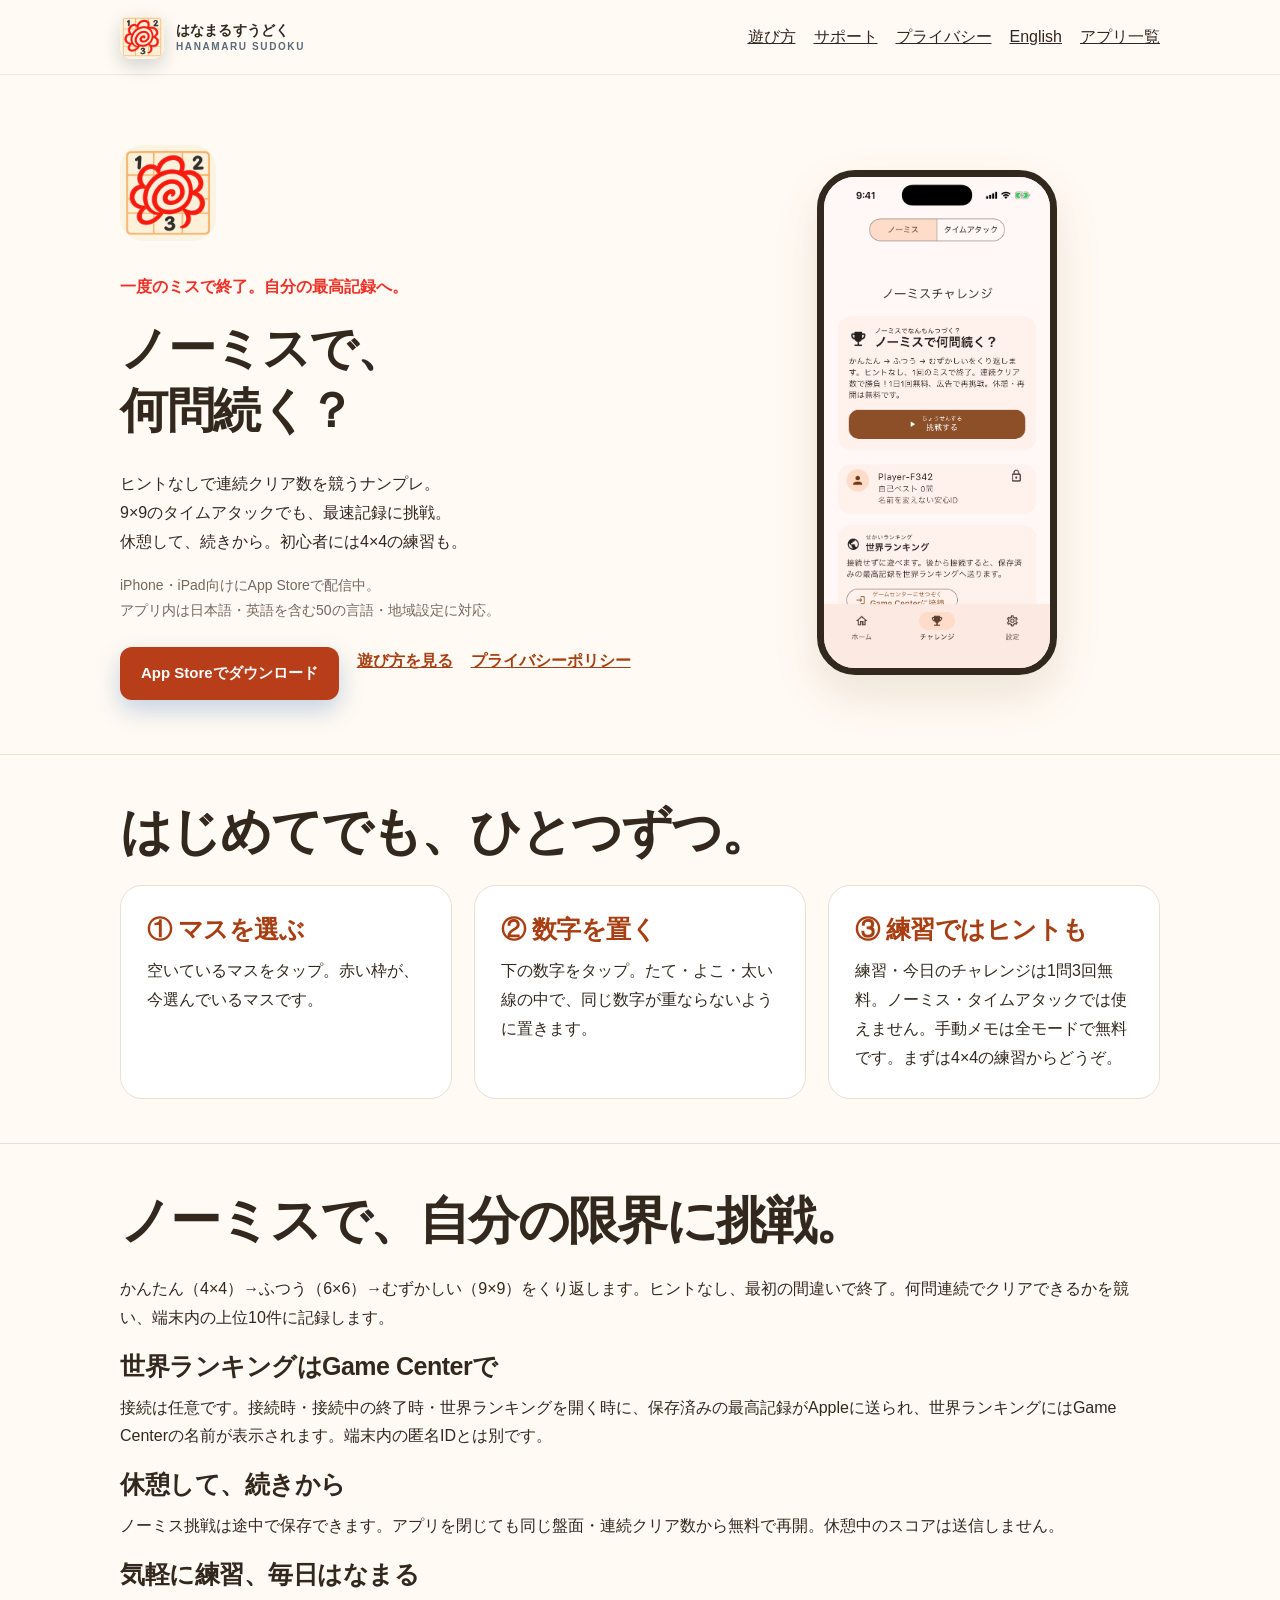
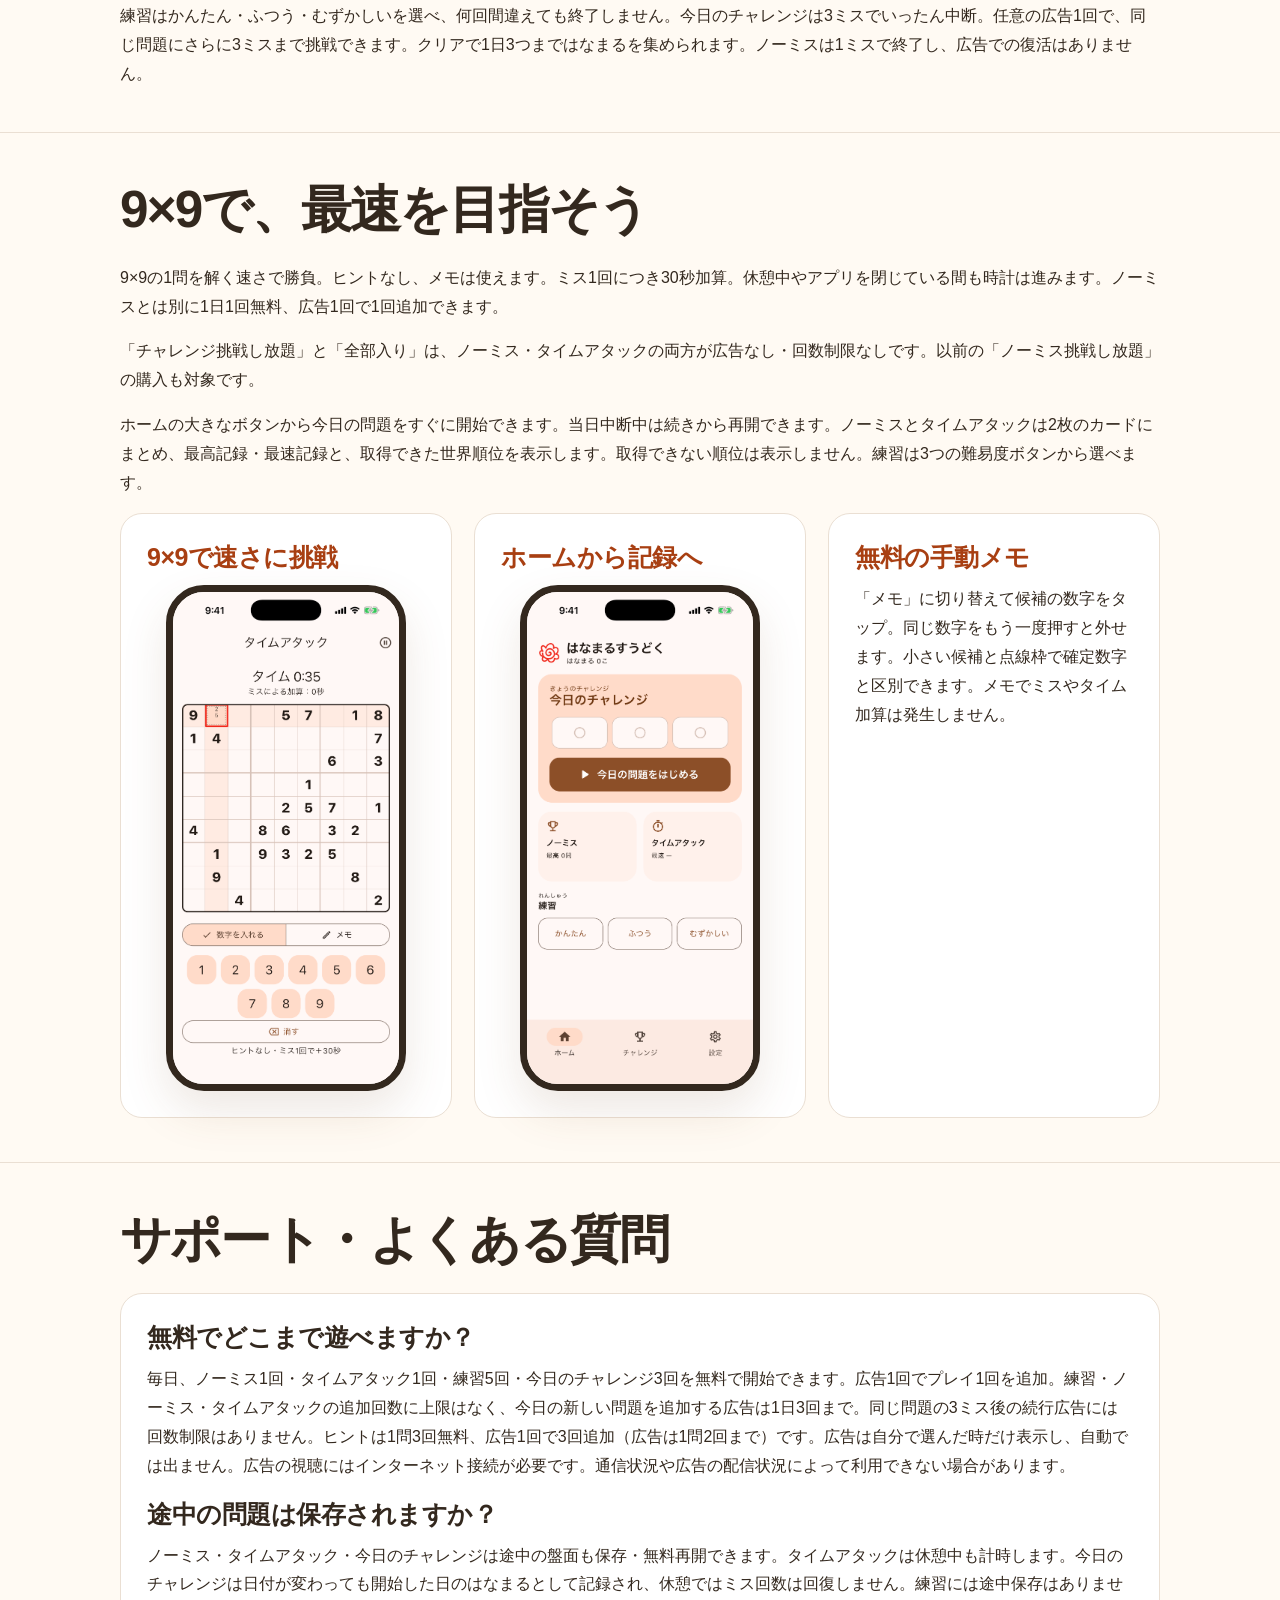
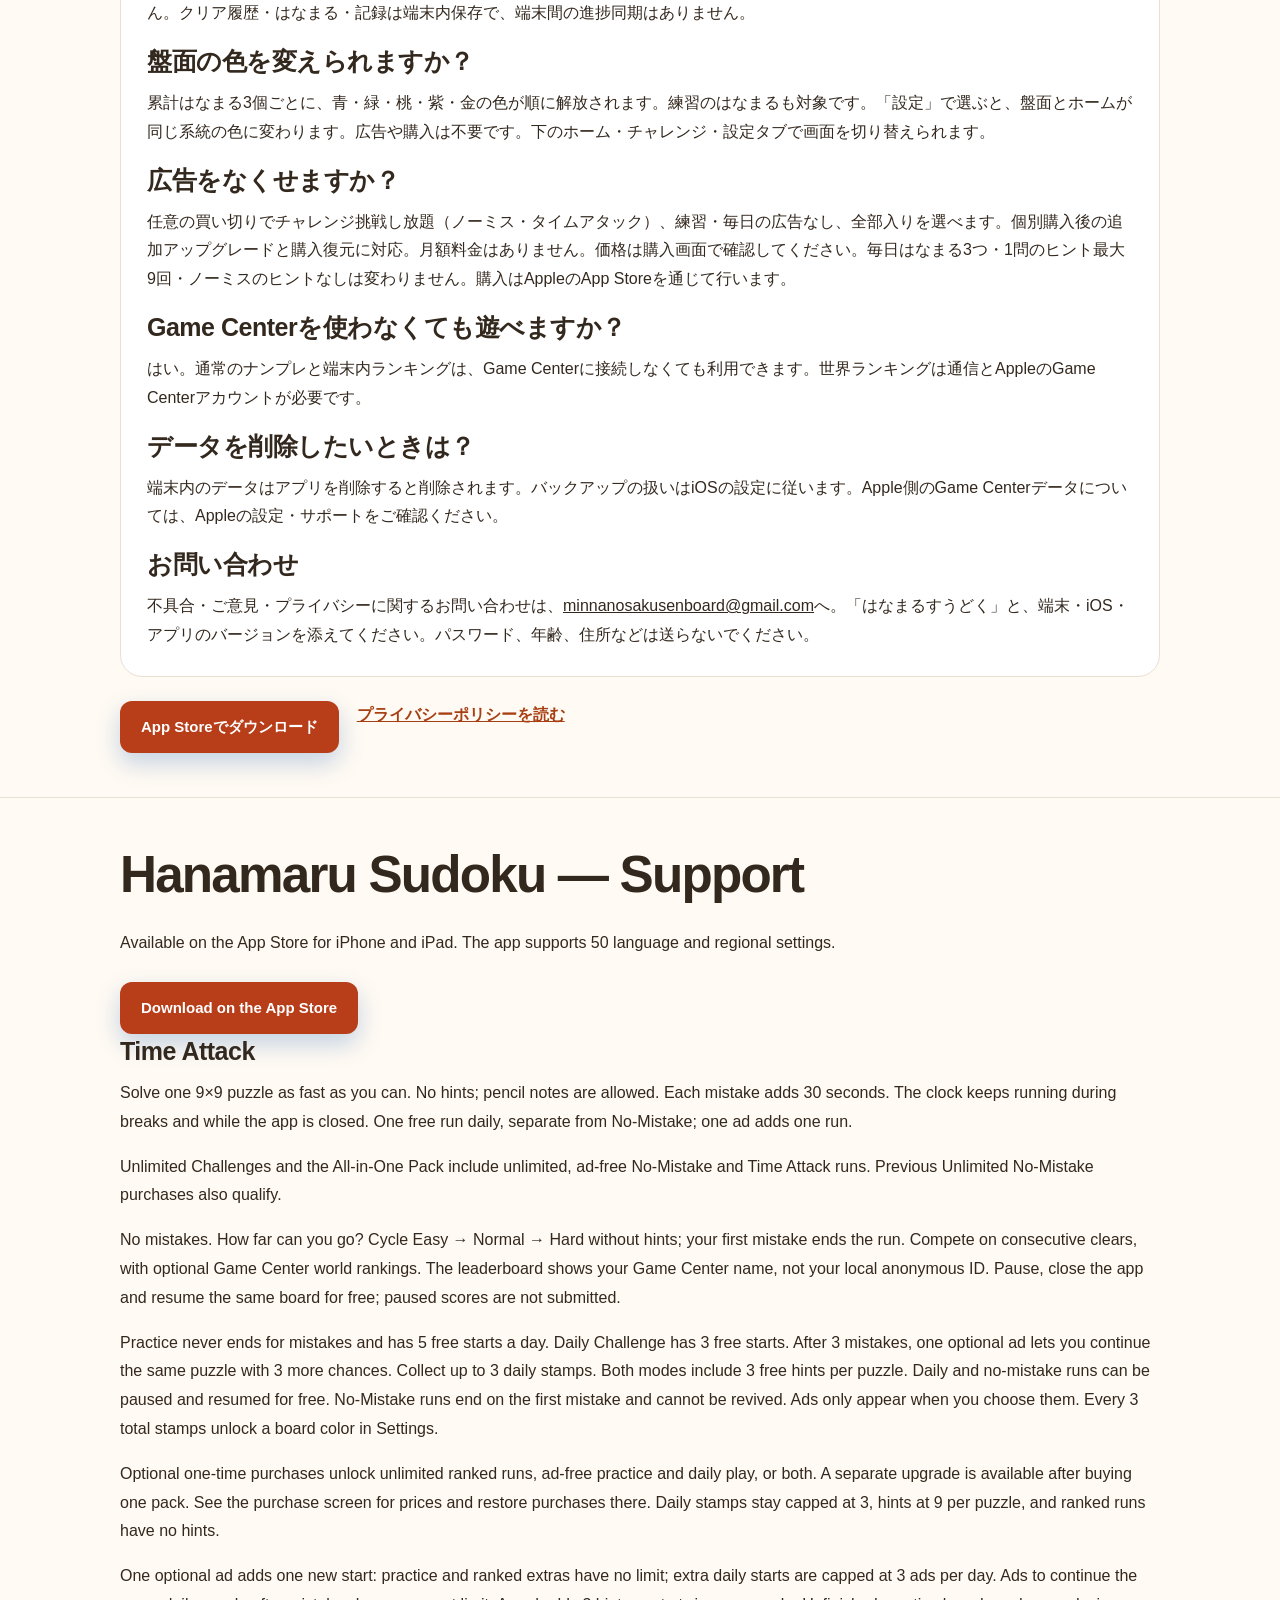
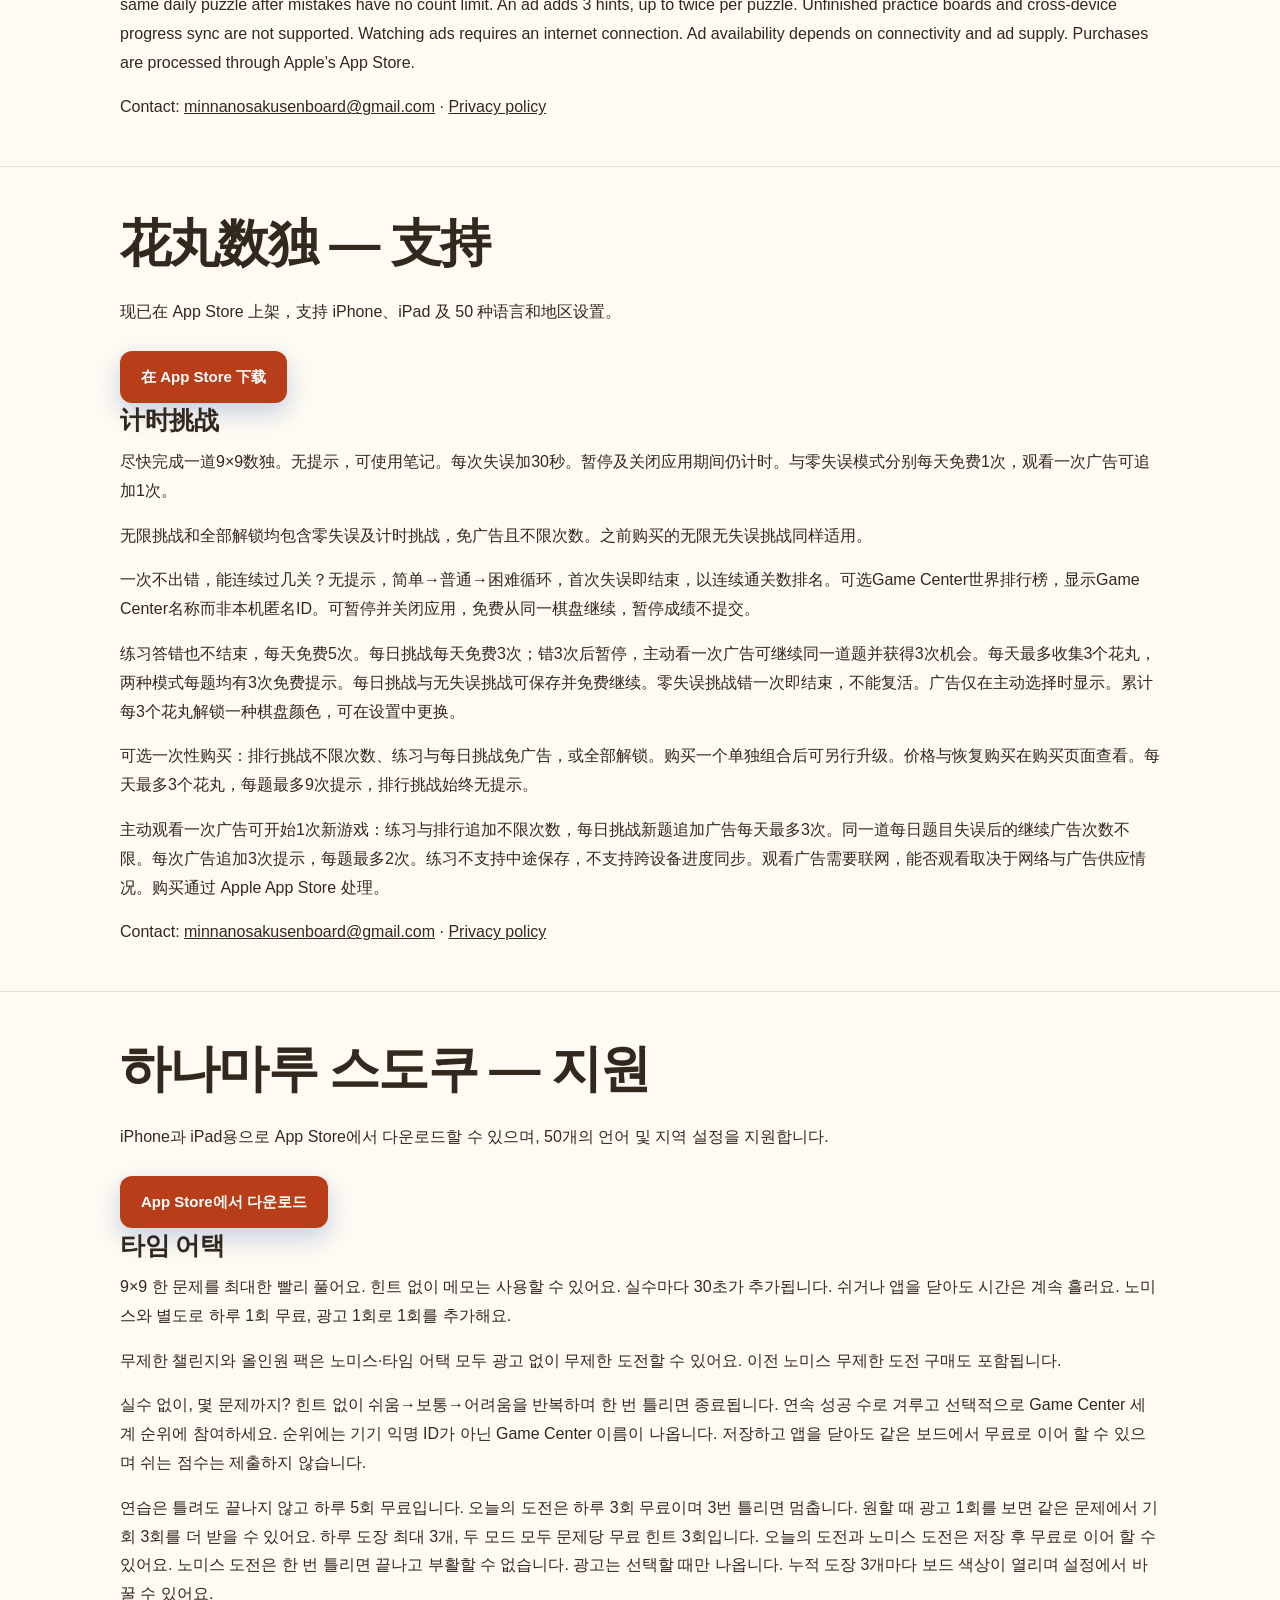
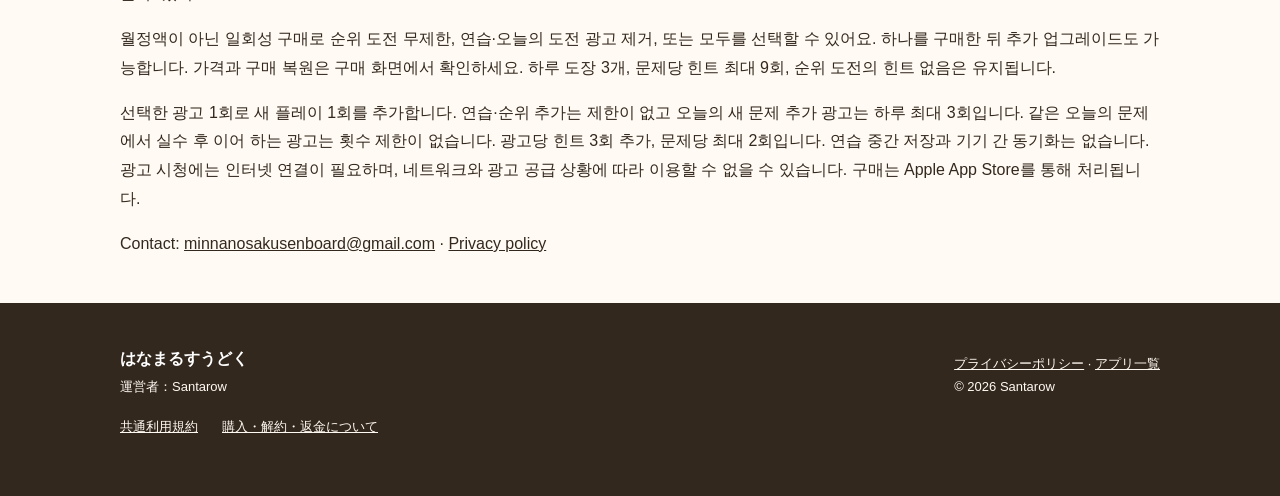
==== commit e923df96: "Add shared app terms and purchase guidance" ====
--- a/hanamarusudoku/index.html
+++ b/hanamarusudoku/index.html
@@ -38,5 +38,6 @@
 <section class="section" id="chinese" lang="zh-Hans"><div class="container"><h2>花丸数独 — 支持</h2><p>现已在 App Store 上架，支持 iPhone、iPad 及 50 种语言和地区设置。</p><div class="links"><a class="button button-primary store-download" href="https://apps.apple.com/app/id6821243521">在 App Store 下载</a></div><h3>计时挑战</h3><p>尽快完成一道9×9数独。无提示，可使用笔记。每次失误加30秒。暂停及关闭应用期间仍计时。与零失误模式分别每天免费1次，观看一次广告可追加1次。</p><p>无限挑战和全部解锁均包含零失误及计时挑战，免广告且不限次数。之前购买的无限无失误挑战同样适用。</p><p>一次不出错，能连续过几关？无提示，简单→普通→困难循环，首次失误即结束，以连续通关数排名。可选Game Center世界排行榜，显示Game Center名称而非本机匿名ID。可暂停并关闭应用，免费从同一棋盘继续，暂停成绩不提交。</p><p>练习答错也不结束，每天免费5次。每日挑战每天免费3次；错3次后暂停，主动看一次广告可继续同一道题并获得3次机会。每天最多收集3个花丸，两种模式每题均有3次免费提示。每日挑战与无失误挑战可保存并免费继续。零失误挑战错一次即结束，不能复活。广告仅在主动选择时显示。累计每3个花丸解锁一种棋盘颜色，可在设置中更换。</p><p>可选一次性购买：排行挑战不限次数、练习与每日挑战免广告，或全部解锁。购买一个单独组合后可另行升级。价格与恢复购买在购买页面查看。每天最多3个花丸，每题最多9次提示，排行挑战始终无提示。</p><p>主动观看一次广告可开始1次新游戏：练习与排行追加不限次数，每日挑战新题追加广告每天最多3次。同一道每日题目失误后的继续广告次数不限。每次广告追加3次提示，每题最多2次。练习不支持中途保存，不支持跨设备进度同步。观看广告需要联网，能否观看取决于网络与广告供应情况。购买通过 Apple App Store 处理。</p><p>Contact: <a href="mailto:minnanosakusenboard@gmail.com">minnanosakusenboard@gmail.com</a> · <a href="./privacy/#zh">Privacy policy</a></p></div></section>
 <section class="section" id="korean" lang="ko"><div class="container"><h2>하나마루 스도쿠 — 지원</h2><p>iPhone과 iPad용으로 App Store에서 다운로드할 수 있으며, 50개의 언어 및 지역 설정을 지원합니다.</p><div class="links"><a class="button button-primary store-download" href="https://apps.apple.com/app/id6821243521">App Store에서 다운로드</a></div><h3>타임 어택</h3><p>9×9 한 문제를 최대한 빨리 풀어요. 힌트 없이 메모는 사용할 수 있어요. 실수마다 30초가 추가됩니다. 쉬거나 앱을 닫아도 시간은 계속 흘러요. 노미스와 별도로 하루 1회 무료, 광고 1회로 1회를 추가해요.</p><p>무제한 챌린지와 올인원 팩은 노미스·타임 어택 모두 광고 없이 무제한 도전할 수 있어요. 이전 노미스 무제한 도전 구매도 포함됩니다.</p><p>실수 없이, 몇 문제까지? 힌트 없이 쉬움→보통→어려움을 반복하며 한 번 틀리면 종료됩니다. 연속 성공 수로 겨루고 선택적으로 Game Center 세계 순위에 참여하세요. 순위에는 기기 익명 ID가 아닌 Game Center 이름이 나옵니다. 저장하고 앱을 닫아도 같은 보드에서 무료로 이어 할 수 있으며 쉬는 점수는 제출하지 않습니다.</p><p>연습은 틀려도 끝나지 않고 하루 5회 무료입니다. 오늘의 도전은 하루 3회 무료이며 3번 틀리면 멈춥니다. 원할 때 광고 1회를 보면 같은 문제에서 기회 3회를 더 받을 수 있어요. 하루 도장 최대 3개, 두 모드 모두 문제당 무료 힌트 3회입니다. 오늘의 도전과 노미스 도전은 저장 후 무료로 이어 할 수 있어요. 노미스 도전은 한 번 틀리면 끝나고 부활할 수 없습니다. 광고는 선택할 때만 나옵니다. 누적 도장 3개마다 보드 색상이 열리며 설정에서 바꿀 수 있어요.</p><p>월정액이 아닌 일회성 구매로 순위 도전 무제한, 연습·오늘의 도전 광고 제거, 또는 모두를 선택할 수 있어요. 하나를 구매한 뒤 추가 업그레이드도 가능합니다. 가격과 구매 복원은 구매 화면에서 확인하세요. 하루 도장 3개, 문제당 힌트 최대 9회, 순위 도전의 힌트 없음은 유지됩니다.</p><p>선택한 광고 1회로 새 플레이 1회를 추가합니다. 연습·순위 추가는 제한이 없고 오늘의 새 문제 추가 광고는 하루 최대 3회입니다. 같은 오늘의 문제에서 실수 후 이어 하는 광고는 횟수 제한이 없습니다. 광고당 힌트 3회 추가, 문제당 최대 2회입니다. 연습 중간 저장과 기기 간 동기화는 없습니다. 광고 시청에는 인터넷 연결이 필요하며, 네트워크와 광고 공급 상황에 따라 이용할 수 없을 수 있습니다. 구매는 Apple App Store를 통해 처리됩니다.</p><p>Contact: <a href="mailto:minnanosakusenboard@gmail.com">minnanosakusenboard@gmail.com</a> · <a href="./privacy/#ko">Privacy policy</a></p></div></section>
 </main>
-<footer class="site-footer"><div class="container footer-inner"><div><p class="footer-brand">はなまるすうどく</p><p>運営者：Santarow</p></div><div><a href="./privacy/">プライバシーポリシー</a> · <a href="../">アプリ一覧</a><p>© 2026 Santarow</p></div></div></footer>
+<footer class="site-footer"><div class="container footer-inner"><div><p class="footer-brand">はなまるすうどく</p><p>運営者：Santarow</p></div><div><a href="./privacy/">プライバシーポリシー</a> · <a href="../">アプリ一覧</a><p>© 2026 Santarow</p></div></div><div class="container"><nav aria-label="規約・購入案内" style="display:flex;flex-wrap:wrap;gap:12px 24px;padding-block:16px"><a href="../terms/">共通利用規約</a><a href="../purchases/">購入・解約・返金について</a></nav></div>
+</footer>
 </body></html>
